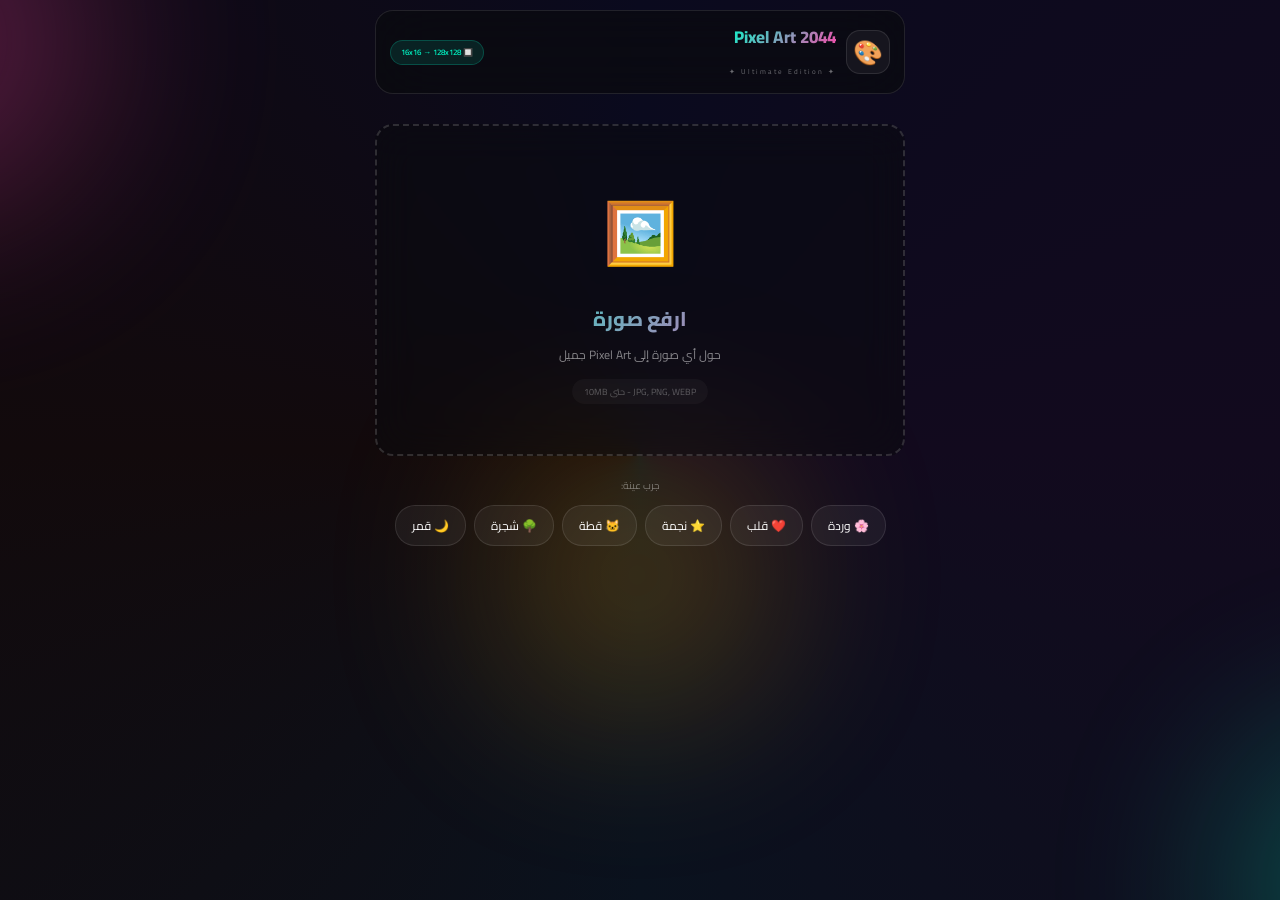
==== index.html @ e490d048 "💖 Auto Deploy - Generated files [skip ci]" ====
<!DOCTYPE html>
<html lang="ar" dir="rtl">
<head>
    <meta charset="UTF-8">
    <meta name="viewport" content="width=device-width, initial-scale=1.0, maximum-scale=1.0, user-scalable=no, viewport-fit=cover">
    <title>🎨 Pixel Art 2044 - Ultimate Edition</title>
    <link href="https://fonts.googleapis.com/css2?family=Cairo:wght@300;400;500;600;700;800;900&display=swap" rel="stylesheet">
    <link rel="stylesheet" href="style.css">
</head>
<body>
    <div class="bg-mesh"></div>
    <div class="bg-orb" id="bgOrb1"></div>
    <div class="bg-orb" id="bgOrb2"></div>
    <div class="bg-orb" id="bgOrb3"></div>
    <div id="particlesContainer"></div>

    <div class="app">
        <div class="header">
            <div class="header-brand">
                <div class="logo">🎨</div>
                <div class="header-text">
                    <h1>Pixel Art 2044</h1>
                    <span>✦ Ultimate Edition ✦</span>
                </div>
            </div>
            <div class="header-badge">🔲 16x16 → 128x128</div>
        </div>

        <div class="main-content">
            <div class="upload-section" id="uploadSection">
                <div class="upload-area" onclick="document.getElementById('imageInput').click()">
                    <div class="upload-icon">🖼️</div>
                    <h2>ارفع صورة</h2>
                    <p>حول أي صورة إلى Pixel Art جميل</p>
                    <span class="upload-hint">JPG, PNG, WEBP - حتى 10MB</span>
                </div>
                <input type="file" id="imageInput" accept="image/*" style="display:none" onchange="loadImage(this)">
                <div class="sample-images">
                    <span class="sample-label">جرب عينة:</span>
                    <div class="sample-grid">
                        <button class="sample-btn" onclick="loadSample('flower')">🌸 وردة</button>
                        <button class="sample-btn" onclick="loadSample('heart')">❤️ قلب</button>
                        <button class="sample-btn" onclick="loadSample('star')">⭐ نجمة</button>
                        <button class="sample-btn" onclick="loadSample('cat')">🐱 قطة</button>
                        <button class="sample-btn" onclick="loadSample('tree')">🌳 شجرة</button>
                        <button class="sample-btn" onclick="loadSample('moon')">🌙 قمر</button>
                    </div>
                </div>
            </div>

            <div class="editor-section" id="editorSection" style="display:none">
                <div class="editor-toolbar">
                    <div class="tool-group">
                        <label>🔲 حجم البيكسل:</label>
                        <select id="pixelSize" onchange="updatePixelArt()">
                            <option value="16">16x16 (كبير جداً)</option>
                            <option value="24">24x24 (كبير)</option>
                            <option value="32" selected>32x32 (وسط)</option>
                            <option value="48">48x48 (صغير)</option>
                            <option value="64">64x64 (دقيق)</option>
                            <option value="96">96x96 (دقيق جداً)</option>
                            <option value="128">128x128 (فائق الدقة)</option>
                        </select>
                    </div>
                    <div class="tool-group">
                        <label>🎨 الفلتر:</label>
                        <select id="colorFilter" onchange="updatePixelArt()">
                            <option value="original">ألوان أصلية</option>
                            <option value="vibrant">ألوان زاهية</option>
                            <option value="pastel">باستيل</option>
                            <option value="retro">ريترو</option>
                            <option value="neon">نيون</option>
                            <option value="mono">أبيض وأسود</option>
                        </select>
                    </div>
                    <div class="tool-group">
                        <label>📐 حجم العرض:</label>
                        <select id="displaySize" onchange="updatePixelArt()">
                            <option value="300">صغير (300px)</option>
                            <option value="400" selected>وسط (400px)</option>
                            <option value="500">كبير (500px)</option>
                        </select>
                    </div>
                </div>

                <div class="canvas-section">
                    <div class="canvas-wrap">
                        <canvas id="pixelCanvas"></canvas>
                    </div>
                    <div class="canvas-info">
                        <span>🔲 <strong id="pixelCount">0</strong> بيكسل</span>
                        <span>🎨 <strong id="colorCount">0</strong> لون</span>
                    </div>
                </div>

                <div class="preview-text" id="previewText"></div>

                <div class="action-btns">
                    <button class="btn-primary" onclick="downloadPNG()">📥 تحميل PNG</button>
                    <button class="btn-secondary" onclick="downloadHTML()">📄 تحميل HTML</button>
                    <button class="btn-secondary" onclick="copyText()">📋 نسخ كنص</button>
                    <button class="btn-secondary" onclick="shareImage()">📤 مشاركة</button>
                    <button class="btn-outline" onclick="resetEditor()">🔄 صورة جديدة</button>
                </div>
            </div>
        </div>
    </div>

    <div class="toast" id="toast"></div>
    <div class="loading-overlay" id="loadingOverlay">
        <div class="loading-spinner"></div>
        <p>🎨 جاري تحويل الصورة إلى Pixel Art...</p>
    </div>

    <script src="storage.js"></script>
    <script src="particles.js"></script>
    <script src="converter.js"></script>
    <script src="renderer.js"></script>
    <script src="app.js"></script>
</body>
</html>
---- style.css ----
*{margin:0;padding:0;box-sizing:border-box}
:root{--glass:rgba(255,255,255,0.05);--border:rgba(255,255,255,0.1);--accent:#00ffcc;--accent2:#ff44aa;--accent3:#ffaa00;--radius:18px;--radius-sm:14px}
body{font-family:'Cairo',sans-serif;background:#0a0a0f;min-height:100vh;overflow-x:hidden;-webkit-tap-highlight-color:transparent;color:#fff;direction:rtl}

.bg-mesh{position:fixed;inset:0;z-index:0;background:conic-gradient(from 0deg at 50% 50%,#0a0a2e 0%,#1a0a2e 25%,#0a1a2e 50%,#1a0a0a 75%,#0a0a2e 100%);animation:meshRotate 25s linear infinite;opacity:0.5}
@keyframes meshRotate{to{filter:hue-rotate(360deg)}}
.bg-orb{position:fixed;border-radius:50%;filter:blur(100px);opacity:0.3;z-index:0;animation:orbFloat 10s ease-in-out infinite}
.bg-orb:nth-child(2){width:350px;height:350px;background:#ff44aa;top:-15%;left:-20%}
.bg-orb:nth-child(3){width:300px;height:300px;background:#00ffcc;bottom:-15%;right:-20%;animation-delay:-4s}
.bg-orb:nth-child(4){width:250px;height:250px;background:#ffaa00;top:50%;left:40%;animation-delay:-2s}
@keyframes orbFloat{0%,100%{transform:translate(0,0) scale(1)}33%{transform:translate(40px,-40px) scale(1.1)}66%{transform:translate(-30px,30px) scale(0.9)}}

.app{width:100%;max-width:550px;margin:0 auto;padding:10px;position:relative;z-index:1}
.header{display:flex;align-items:center;justify-content:space-between;padding:10px 14px;background:rgba(10,10,15,0.7);backdrop-filter:blur(30px);border-radius:var(--radius);border:1px solid var(--border);margin-bottom:10px;position:sticky;top:10px;z-index:50}
.header-brand{display:flex;align-items:center;gap:10px}
.logo{width:44px;height:44px;background:var(--glass);border:1px solid var(--border);border-radius:var(--radius-sm);display:flex;align-items:center;justify-content:center;font-size:24px;animation:logoPulse 3s ease-in-out infinite}
@keyframes logoPulse{0%,100%{box-shadow:0 0 15px rgba(0,255,204,0.2)}50%{box-shadow:0 0 30px rgba(0,255,204,0.5)}}
.header-text h1{font-size:17px;font-weight:800;background:linear-gradient(135deg,#00ffcc,#ff44aa);-webkit-background-clip:text;-webkit-text-fill-color:transparent}
.header-text span{font-size:7px;color:rgba(255,255,255,0.4);letter-spacing:2px}
.header-badge{background:rgba(0,255,204,0.1);border:1px solid rgba(0,255,204,0.2);color:#00ffcc;padding:4px 10px;border-radius:20px;font-size:8px;font-weight:600}

.upload-section{padding:20px 0}
.upload-area{background:rgba(10,10,15,0.5);backdrop-filter:blur(20px);border:2px dashed rgba(255,255,255,0.15);border-radius:var(--radius);padding:50px 20px;text-align:center;cursor:pointer;transition:all 0.3s}
.upload-area:hover{border-color:var(--accent);background:rgba(0,255,204,0.03);box-shadow:0 0 30px rgba(0,255,204,0.1)}
.upload-icon{font-size:60px;margin-bottom:12px;animation:floatIcon 3s ease-in-out infinite}
@keyframes floatIcon{0%,100%{transform:translateY(0)}50%{transform:translateY(-15px)}}
.upload-area h2{font-size:20px;font-weight:800;background:linear-gradient(135deg,#00ffcc,#ff44aa);-webkit-background-clip:text;-webkit-text-fill-color:transparent;margin-bottom:6px}
.upload-area p{font-size:12px;color:rgba(255,255,255,0.5);margin-bottom:8px}
.upload-hint{font-size:9px;color:rgba(255,255,255,0.3);background:rgba(255,255,255,0.03);padding:4px 12px;border-radius:15px}

.sample-images{margin-top:20px;text-align:center}
.sample-label{font-size:10px;color:rgba(255,255,255,0.4);display:block;margin-bottom:10px}
.sample-grid{display:flex;gap:8px;justify-content:center;flex-wrap:wrap}
.sample-btn{padding:8px 16px;background:var(--glass);border:1px solid var(--border);color:#fff;cursor:pointer;border-radius:20px;font-size:12px;font-family:'Cairo',sans-serif;transition:all 0.3s}
.sample-btn:hover{background:rgba(255,255,255,0.1);border-color:var(--accent2)}

.editor-section{padding:10px 0}
.editor-toolbar{display:flex;flex-wrap:wrap;gap:10px;padding:12px;background:rgba(10,10,15,0.5);backdrop-filter:blur(20px);border-radius:var(--radius);border:1px solid var(--border);margin-bottom:10px}
.tool-group{display:flex;align-items:center;gap:6px}
.tool-group label{font-size:10px;color:rgba(255,255,255,0.5);white-space:nowrap}
.tool-group select{padding:6px 10px;background:var(--glass);border:1px solid var(--border);color:#fff;border-radius:10px;font-size:10px;font-family:'Cairo',sans-serif;cursor:pointer;outline:none}
.tool-group select:focus{border-color:var(--accent)}

.canvas-section{text-align:center;margin-bottom:12px}
.canvas-wrap{display:inline-block;background:rgba(10,10,15,0.5);backdrop-filter:blur(20px);border-radius:var(--radius);border:1px solid var(--border);padding:10px;max-width:100%}
canvas{display:block;max-width:100%;height:auto;border-radius:8px;image-rendering:pixelated;image-rendering:crisp-edges}
.canvas-info{display:flex;gap:20px;justify-content:center;margin-top:8px;font-size:10px;color:rgba(255,255,255,0.5)}
.canvas-info strong{color:var(--accent)}

.preview-text{background:rgba(10,10,15,0.5);backdrop-filter:blur(20px);border-radius:var(--radius);border:1px solid var(--border);padding:12px;margin-bottom:12px;max-height:200px;overflow:auto;display:none}
.preview-text pre{font-size:6px;line-height:1;color:#fff;white-space:pre;font-family:monospace;text-align:center;margin:0}
.preview-text::-webkit-scrollbar{width:3px;height:3px}
.preview-text::-webkit-scrollbar-thumb{background:rgba(255,255,255,0.1);border-radius:3px}

.action-btns{display:flex;gap:8px;flex-wrap:wrap;justify-content:center;padding-bottom:30px}
.btn-primary{padding:10px 20px;background:linear-gradient(135deg,#00ffcc,#ff44aa);border:none;color:#000;font-weight:700;font-size:12px;border-radius:25px;cursor:pointer;font-family:'Cairo',sans-serif;box-shadow:0 8px 25px rgba(0,255,204,0.3);transition:all 0.3s}
.btn-secondary{padding:10px 20px;background:var(--glass);border:1px solid var(--border);color:#fff;font-size:12px;border-radius:25px;cursor:pointer;font-family:'Cairo',sans-serif;transition:all 0.3s}
.btn-outline{padding:10px 20px;background:transparent;border:1px solid rgba(255,255,255,0.2);color:rgba(255,255,255,0.6);font-size:12px;border-radius:25px;cursor:pointer;font-family:'Cairo',sans-serif;transition:all 0.3s}
.btn-primary:hover,.btn-secondary:hover,.btn-outline:hover{transform:translateY(-2px)}
.btn-primary:active,.btn-secondary:active,.btn-outline:active{transform:scale(0.95)}

.toast{position:fixed;bottom:35px;left:50%;transform:translateX(-50%) translateY(130px);background:rgba(0,0,0,0.95);border:1px solid rgba(0,255,204,0.3);color:#fff;padding:12px 24px;border-radius:30px;font-size:11px;z-index:300;transition:transform 0.4s cubic-bezier(0.175,0.885,0.32,1.275);font-family:'Cairo',sans-serif;white-space:nowrap}
.toast.show{transform:translateX(-50%) translateY(0)}

.loading-overlay{position:fixed;inset:0;background:rgba(0,0,0,0.85);z-index:200;display:none;align-items:center;justify-content:center;flex-direction:column;gap:16px}
.loading-overlay.show{display:flex}
.loading-spinner{width:50px;height:50px;border:4px solid rgba(0,255,204,0.2);border-top-color:#00ffcc;border-radius:50%;animation:spin 0.8s linear infinite}
@keyframes spin{to{transform:rotate(360deg)}}
.loading-overlay p{color:rgba(255,255,255,0.6);font-size:13px}

.particle{position:fixed;border-radius:50%;pointer-events:none;z-index:0}
@keyframes particleFloat{0%{transform:translateY(110vh) scale(0);opacity:0}10%{opacity:0.8}90%{opacity:0.15}100%{transform:translateY(-10vh) scale(1.5);opacity:0}}
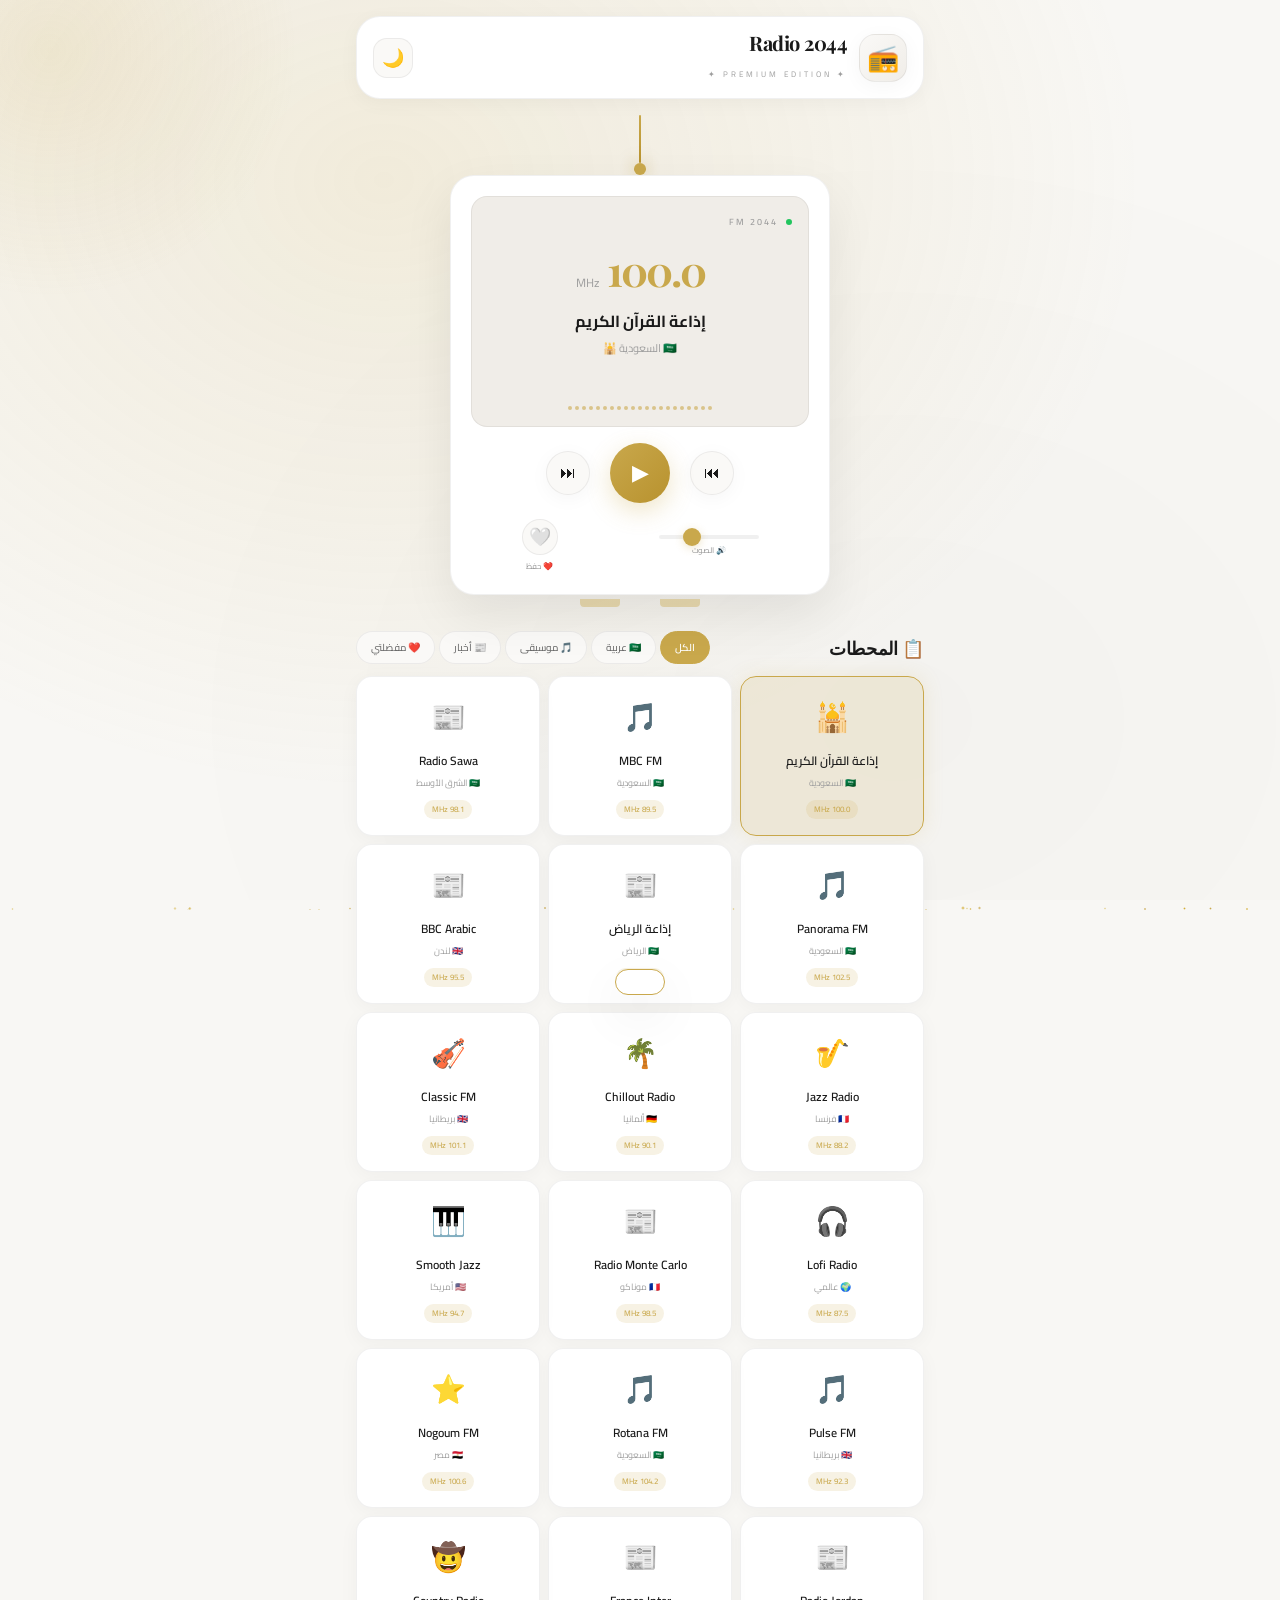
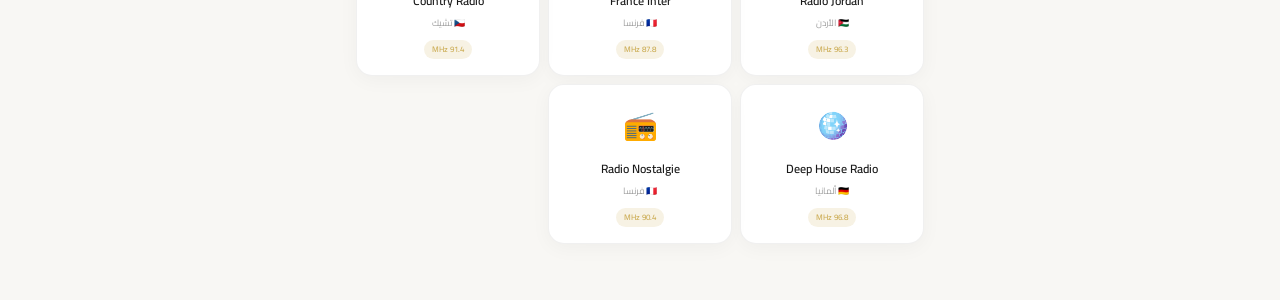
==== commit a113cc96: "💖 Auto Deploy - Generated files [skip ci]" ====
--- a/index.html
+++ b/index.html
@@ -3,119 +3,108 @@
 <head>
     <meta charset="UTF-8">
     <meta name="viewport" content="width=device-width, initial-scale=1.0, maximum-scale=1.0, user-scalable=no, viewport-fit=cover">
-    <title>🎨 Pixel Art 2044 - Ultimate Edition</title>
-    <link href="https://fonts.googleapis.com/css2?family=Cairo:wght@300;400;500;600;700;800;900&display=swap" rel="stylesheet">
+    <title>📻 Radio 2044 - Premium Edition</title>
+    <link href="https://fonts.googleapis.com/css2?family=Cairo:wght@300;400;500;600;700;800;900&family=Playfair+Display:wght@400;600;700;800&display=swap" rel="stylesheet">
     <link rel="stylesheet" href="style.css">
 </head>
 <body>
-    <div class="bg-mesh"></div>
-    <div class="bg-orb" id="bgOrb1"></div>
-    <div class="bg-orb" id="bgOrb2"></div>
-    <div class="bg-orb" id="bgOrb3"></div>
+    <div class="bg-elegant"></div>
+    <div class="bg-glow"></div>
     <div id="particlesContainer"></div>
 
     <div class="app">
+        <!-- Header -->
         <div class="header">
-            <div class="header-brand">
-                <div class="logo">🎨</div>
+            <div class="header-left">
+                <div class="logo">📻</div>
                 <div class="header-text">
-                    <h1>Pixel Art 2044</h1>
-                    <span>✦ Ultimate Edition ✦</span>
+                    <h1>Radio 2044</h1>
+                    <span>✦ Premium Edition ✦</span>
                 </div>
             </div>
-            <div class="header-badge">🔲 16x16 → 128x128</div>
+            <div class="header-right">
+                <button class="btn-icon" onclick="toggleTheme()" title="الوضع الليلي">🌙</button>
+            </div>
         </div>
 
-        <div class="main-content">
-            <div class="upload-section" id="uploadSection">
-                <div class="upload-area" onclick="document.getElementById('imageInput').click()">
-                    <div class="upload-icon">🖼️</div>
-                    <h2>ارفع صورة</h2>
-                    <p>حول أي صورة إلى Pixel Art جميل</p>
-                    <span class="upload-hint">JPG, PNG, WEBP - حتى 10MB</span>
+        <!-- Radio Device -->
+        <div class="radio-device">
+            <div class="antenna">
+                <div class="antenna-line"></div>
+                <div class="antenna-ball"></div>
+            </div>
+            <div class="radio-body">
+                <div class="radio-screen">
+                    <div class="screen-header">
+                        <span class="screen-dot"></span>
+                        <span class="screen-label">FM 2044</span>
+                    </div>
+                    <div class="frequency-display">
+                        <span class="freq-num" id="freqDisplay">87.5</span>
+                        <span class="freq-unit">MHz</span>
+                    </div>
+                    <div class="station-info">
+                        <div class="station-name" id="stationName">اختر محطة</div>
+                        <div class="station-location" id="stationLocation">Radio 2044</div>
+                    </div>
+                    <div class="visualizer" id="visualizer">
+                        <span class="viz-bar"></span><span class="viz-bar"></span><span class="viz-bar"></span>
+                        <span class="viz-bar"></span><span class="viz-bar"></span><span class="viz-bar"></span>
+                        <span class="viz-bar"></span><span class="viz-bar"></span><span class="viz-bar"></span>
+                        <span class="viz-bar"></span><span class="viz-bar"></span><span class="viz-bar"></span>
+                        <span class="viz-bar"></span><span class="viz-bar"></span><span class="viz-bar"></span>
+                        <span class="viz-bar"></span><span class="viz-bar"></span><span class="viz-bar"></span>
+                        <span class="viz-bar"></span><span class="viz-bar"></span><span class="viz-bar"></span>
+                    </div>
                 </div>
-                <input type="file" id="imageInput" accept="image/*" style="display:none" onchange="loadImage(this)">
-                <div class="sample-images">
-                    <span class="sample-label">جرب عينة:</span>
-                    <div class="sample-grid">
-                        <button class="sample-btn" onclick="loadSample('flower')">🌸 وردة</button>
-                        <button class="sample-btn" onclick="loadSample('heart')">❤️ قلب</button>
-                        <button class="sample-btn" onclick="loadSample('star')">⭐ نجمة</button>
-                        <button class="sample-btn" onclick="loadSample('cat')">🐱 قطة</button>
-                        <button class="sample-btn" onclick="loadSample('tree')">🌳 شجرة</button>
-                        <button class="sample-btn" onclick="loadSample('moon')">🌙 قمر</button>
+                <div class="radio-controls">
+                    <button class="ctrl-dial" onclick="prevStation()" title="المحطة السابقة">⏮</button>
+                    <button class="ctrl-play" id="playBtn" onclick="togglePlay()" title="تشغيل/إيقاف">
+                        <span class="play-icon">▶</span>
+                    </button>
+                    <button class="ctrl-dial" onclick="nextStation()" title="المحطة التالية">⏭</button>
+                </div>
+                <div class="radio-knobs">
+                    <div class="knob-group">
+                        <input type="range" class="volume-slider" id="volumeSlider" min="0" max="100" value="70" oninput="setVolume(this.value)" title="الصوت">
+                        <span class="knob-label">🔊 الصوت</span>
+                    </div>
+                    <div class="knob-group">
+                        <button class="btn-fav" id="favBtn" onclick="toggleFavorite()" title="المفضلة">
+                            <span class="heart-icon">🤍</span>
+                        </button>
+                        <span class="knob-label">❤️ حفظ</span>
                     </div>
                 </div>
             </div>
+            <div class="radio-feet">
+                <div class="foot"></div>
+                <div class="foot"></div>
+            </div>
+        </div>
 
-            <div class="editor-section" id="editorSection" style="display:none">
-                <div class="editor-toolbar">
-                    <div class="tool-group">
-                        <label>🔲 حجم البيكسل:</label>
-                        <select id="pixelSize" onchange="updatePixelArt()">
-                            <option value="16">16x16 (كبير جداً)</option>
-                            <option value="24">24x24 (كبير)</option>
-                            <option value="32" selected>32x32 (وسط)</option>
-                            <option value="48">48x48 (صغير)</option>
-                            <option value="64">64x64 (دقيق)</option>
-                            <option value="96">96x96 (دقيق جداً)</option>
-                            <option value="128">128x128 (فائق الدقة)</option>
-                        </select>
-                    </div>
-                    <div class="tool-group">
-                        <label>🎨 الفلتر:</label>
-                        <select id="colorFilter" onchange="updatePixelArt()">
-                            <option value="original">ألوان أصلية</option>
-                            <option value="vibrant">ألوان زاهية</option>
-                            <option value="pastel">باستيل</option>
-                            <option value="retro">ريترو</option>
-                            <option value="neon">نيون</option>
-                            <option value="mono">أبيض وأسود</option>
-                        </select>
-                    </div>
-                    <div class="tool-group">
-                        <label>📐 حجم العرض:</label>
-                        <select id="displaySize" onchange="updatePixelArt()">
-                            <option value="300">صغير (300px)</option>
-                            <option value="400" selected>وسط (400px)</option>
-                            <option value="500">كبير (500px)</option>
-                        </select>
-                    </div>
-                </div>
-
-                <div class="canvas-section">
-                    <div class="canvas-wrap">
-                        <canvas id="pixelCanvas"></canvas>
-                    </div>
-                    <div class="canvas-info">
-                        <span>🔲 <strong id="pixelCount">0</strong> بيكسل</span>
-                        <span>🎨 <strong id="colorCount">0</strong> لون</span>
-                    </div>
-                </div>
-
-                <div class="preview-text" id="previewText"></div>
-
-                <div class="action-btns">
-                    <button class="btn-primary" onclick="downloadPNG()">📥 تحميل PNG</button>
-                    <button class="btn-secondary" onclick="downloadHTML()">📄 تحميل HTML</button>
-                    <button class="btn-secondary" onclick="copyText()">📋 نسخ كنص</button>
-                    <button class="btn-secondary" onclick="shareImage()">📤 مشاركة</button>
-                    <button class="btn-outline" onclick="resetEditor()">🔄 صورة جديدة</button>
+        <!-- Station List -->
+        <div class="stations-section">
+            <div class="section-header">
+                <h3>📋 المحطات</h3>
+                <div class="section-tabs">
+                    <button class="tab-btn active" onclick="filterStations('all', this)">الكل</button>
+                    <button class="tab-btn" onclick="filterStations('arabic', this)">🇸🇦 عربية</button>
+                    <button class="tab-btn" onclick="filterStations('music', this)">🎵 موسيقى</button>
+                    <button class="tab-btn" onclick="filterStations('news', this)">📰 أخبار</button>
+                    <button class="tab-btn" onclick="filterStations('favorites', this)">❤️ مفضلتي</button>
                 </div>
             </div>
+            <div class="stations-grid" id="stationsGrid"></div>
         </div>
     </div>
 
     <div class="toast" id="toast"></div>
-    <div class="loading-overlay" id="loadingOverlay">
-        <div class="loading-spinner"></div>
-        <p>🎨 جاري تحويل الصورة إلى Pixel Art...</p>
-    </div>
 
+    <script src="stations.js"></script>
     <script src="storage.js"></script>
     <script src="particles.js"></script>
-    <script src="converter.js"></script>
-    <script src="renderer.js"></script>
+    <script src="player.js"></script>
     <script src="app.js"></script>
 </body>
 </html>
--- a/style.css
+++ b/style.css
@@ -1,72 +1,97 @@
 *{margin:0;padding:0;box-sizing:border-box}
-:root{--glass:rgba(255,255,255,0.05);--border:rgba(255,255,255,0.1);--accent:#00ffcc;--accent2:#ff44aa;--accent3:#ffaa00;--radius:18px;--radius-sm:14px}
-body{font-family:'Cairo',sans-serif;background:#0a0a0f;min-height:100vh;overflow-x:hidden;-webkit-tap-highlight-color:transparent;color:#fff;direction:rtl}
+:root{--bg:#f8f7f4;--bg2:#f0ede8;--card:#ffffff;--card2:#faf9f7;--text:#1a1a1a;--text2:#6b6b6b;--text3:#9e9e9e;--gold:#c9a84c;--gold2:#b8922e;--gold-light:rgba(201,168,76,0.15);--accent:#1a1a1a;--border:rgba(0,0,0,0.06);--shadow:0 4px 20px rgba(0,0,0,0.04);--shadow-lg:0 20px 50px rgba(0,0,0,0.08);--radius:24px;--radius-sm:16px;transition:all 0.4s ease}
+body.dark{--bg:#0a0a0f;--bg2:#111118;--card:#18181f;--card2:#141419;--text:#ffffff;--text2:#a0a0a0;--text3:#666;--gold:#c9a84c;--gold2:#d4af37;--gold-light:rgba(201,168,76,0.1);--accent:#ffffff;--border:rgba(255,255,255,0.06);--shadow:0 4px 20px rgba(0,0,0,0.2);--shadow-lg:0 20px 50px rgba(0,0,0,0.3)}
 
-.bg-mesh{position:fixed;inset:0;z-index:0;background:conic-gradient(from 0deg at 50% 50%,#0a0a2e 0%,#1a0a2e 25%,#0a1a2e 50%,#1a0a0a 75%,#0a0a2e 100%);animation:meshRotate 25s linear infinite;opacity:0.5}
-@keyframes meshRotate{to{filter:hue-rotate(360deg)}}
-.bg-orb{position:fixed;border-radius:50%;filter:blur(100px);opacity:0.3;z-index:0;animation:orbFloat 10s ease-in-out infinite}
-.bg-orb:nth-child(2){width:350px;height:350px;background:#ff44aa;top:-15%;left:-20%}
-.bg-orb:nth-child(3){width:300px;height:300px;background:#00ffcc;bottom:-15%;right:-20%;animation-delay:-4s}
-.bg-orb:nth-child(4){width:250px;height:250px;background:#ffaa00;top:50%;left:40%;animation-delay:-2s}
-@keyframes orbFloat{0%,100%{transform:translate(0,0) scale(1)}33%{transform:translate(40px,-40px) scale(1.1)}66%{transform:translate(-30px,30px) scale(0.9)}}
+body{font-family:'Cairo',sans-serif;background:var(--bg);color:var(--text);min-height:100vh;overflow-x:hidden;-webkit-tap-highlight-color:transparent;direction:rtl;transition:all 0.4s ease}
 
-.app{width:100%;max-width:550px;margin:0 auto;padding:10px;position:relative;z-index:1}
-.header{display:flex;align-items:center;justify-content:space-between;padding:10px 14px;background:rgba(10,10,15,0.7);backdrop-filter:blur(30px);border-radius:var(--radius);border:1px solid var(--border);margin-bottom:10px;position:sticky;top:10px;z-index:50}
-.header-brand{display:flex;align-items:center;gap:10px}
-.logo{width:44px;height:44px;background:var(--glass);border:1px solid var(--border);border-radius:var(--radius-sm);display:flex;align-items:center;justify-content:center;font-size:24px;animation:logoPulse 3s ease-in-out infinite}
-@keyframes logoPulse{0%,100%{box-shadow:0 0 15px rgba(0,255,204,0.2)}50%{box-shadow:0 0 30px rgba(0,255,204,0.5)}}
-.header-text h1{font-size:17px;font-weight:800;background:linear-gradient(135deg,#00ffcc,#ff44aa);-webkit-background-clip:text;-webkit-text-fill-color:transparent}
-.header-text span{font-size:7px;color:rgba(255,255,255,0.4);letter-spacing:2px}
-.header-badge{background:rgba(0,255,204,0.1);border:1px solid rgba(0,255,204,0.2);color:#00ffcc;padding:4px 10px;border-radius:20px;font-size:8px;font-weight:600}
+.bg-elegant{position:fixed;inset:0;z-index:0;background:radial-gradient(ellipse at 30% 20%,var(--gold-light) 0%,transparent 60%),radial-gradient(ellipse at 70% 80%,rgba(0,0,0,0.02) 0%,transparent 60%)}
+.bg-glow{position:fixed;top:-200px;left:-200px;width:500px;height:500px;background:radial-gradient(circle,var(--gold-light) 0%,transparent 70%);border-radius:50%;z-index:0;pointer-events:none;animation:glowFloat 15s ease-in-out infinite}
+@keyframes glowFloat{0%,100%{transform:translate(0,0)}33%{transform:translate(50px,30px)}66%{transform:translate(-30px,-20px)}}
 
-.upload-section{padding:20px 0}
-.upload-area{background:rgba(10,10,15,0.5);backdrop-filter:blur(20px);border:2px dashed rgba(255,255,255,0.15);border-radius:var(--radius);padding:50px 20px;text-align:center;cursor:pointer;transition:all 0.3s}
-.upload-area:hover{border-color:var(--accent);background:rgba(0,255,204,0.03);box-shadow:0 0 30px rgba(0,255,204,0.1)}
-.upload-icon{font-size:60px;margin-bottom:12px;animation:floatIcon 3s ease-in-out infinite}
-@keyframes floatIcon{0%,100%{transform:translateY(0)}50%{transform:translateY(-15px)}}
-.upload-area h2{font-size:20px;font-weight:800;background:linear-gradient(135deg,#00ffcc,#ff44aa);-webkit-background-clip:text;-webkit-text-fill-color:transparent;margin-bottom:6px}
-.upload-area p{font-size:12px;color:rgba(255,255,255,0.5);margin-bottom:8px}
-.upload-hint{font-size:9px;color:rgba(255,255,255,0.3);background:rgba(255,255,255,0.03);padding:4px 12px;border-radius:15px}
+.app{width:100%;max-width:600px;margin:0 auto;padding:16px;position:relative;z-index:1}
 
-.sample-images{margin-top:20px;text-align:center}
-.sample-label{font-size:10px;color:rgba(255,255,255,0.4);display:block;margin-bottom:10px}
-.sample-grid{display:flex;gap:8px;justify-content:center;flex-wrap:wrap}
-.sample-btn{padding:8px 16px;background:var(--glass);border:1px solid var(--border);color:#fff;cursor:pointer;border-radius:20px;font-size:12px;font-family:'Cairo',sans-serif;transition:all 0.3s}
-.sample-btn:hover{background:rgba(255,255,255,0.1);border-color:var(--accent2)}
+.header{display:flex;align-items:center;justify-content:space-between;padding:12px 16px;background:var(--card);border-radius:var(--radius);border:1px solid var(--border);box-shadow:var(--shadow);margin-bottom:16px}
+.header-left{display:flex;align-items:center;gap:12px}
+.logo{width:48px;height:48px;background:linear-gradient(135deg,#faf9f7,#f0ede8);border:1px solid var(--border);border-radius:var(--radius-sm);display:flex;align-items:center;justify-content:center;font-size:26px;box-shadow:var(--shadow)}
+body.dark .logo{background:linear-gradient(135deg,#1a1a1a,#222)}
+.header-text h1{font-family:'Playfair Display',serif;font-size:20px;font-weight:700;color:var(--text);letter-spacing:-0.5px}
+.header-text span{font-size:8px;color:var(--text3);letter-spacing:3px;text-transform:uppercase}
+.btn-icon{width:40px;height:40px;background:var(--card2);border:1px solid var(--border);border-radius:14px;display:flex;align-items:center;justify-content:center;cursor:pointer;font-size:18px;transition:all 0.3s;color:var(--text)}
+.btn-icon:hover{transform:translateY(-2px);box-shadow:var(--shadow)}
 
-.editor-section{padding:10px 0}
-.editor-toolbar{display:flex;flex-wrap:wrap;gap:10px;padding:12px;background:rgba(10,10,15,0.5);backdrop-filter:blur(20px);border-radius:var(--radius);border:1px solid var(--border);margin-bottom:10px}
-.tool-group{display:flex;align-items:center;gap:6px}
-.tool-group label{font-size:10px;color:rgba(255,255,255,0.5);white-space:nowrap}
-.tool-group select{padding:6px 10px;background:var(--glass);border:1px solid var(--border);color:#fff;border-radius:10px;font-size:10px;font-family:'Cairo',sans-serif;cursor:pointer;outline:none}
-.tool-group select:focus{border-color:var(--accent)}
+/* Radio Device */
+.radio-device{display:flex;flex-direction:column;align-items:center;margin-bottom:24px}
+.antenna{position:relative;height:60px;display:flex;flex-direction:column;align-items:center}
+.antenna-line{width:2px;height:50px;background:linear-gradient(to bottom,var(--gold),var(--gold2));border-radius:1px;animation:antennaVibrate 0.5s ease-in-out infinite paused}
+body.playing .antenna-line{animation-play-state:running}
+@keyframes antennaVibrate{0%,100%{transform:scaleY(1)}50%{transform:scaleY(1.1)}}
+.antenna-ball{width:12px;height:12px;background:var(--gold);border-radius:50%;box-shadow:0 0 15px rgba(201,168,76,0.5);animation:ballGlow 2s ease-in-out infinite}
+@keyframes ballGlow{0%,100%{box-shadow:0 0 10px rgba(201,168,76,0.3)}50%{box-shadow:0 0 25px rgba(201,168,76,0.8)}}
 
-.canvas-section{text-align:center;margin-bottom:12px}
-.canvas-wrap{display:inline-block;background:rgba(10,10,15,0.5);backdrop-filter:blur(20px);border-radius:var(--radius);border:1px solid var(--border);padding:10px;max-width:100%}
-canvas{display:block;max-width:100%;height:auto;border-radius:8px;image-rendering:pixelated;image-rendering:crisp-edges}
-.canvas-info{display:flex;gap:20px;justify-content:center;margin-top:8px;font-size:10px;color:rgba(255,255,255,0.5)}
-.canvas-info strong{color:var(--accent)}
+.radio-body{width:100%;max-width:380px;background:var(--card);border-radius:var(--radius);border:1px solid var(--border);box-shadow:var(--shadow-lg);padding:20px;position:relative}
+.radio-screen{background:var(--bg2);border-radius:var(--radius-sm);padding:16px;margin-bottom:16px;border:1px solid var(--border)}
+.screen-header{display:flex;align-items:center;gap:8px;margin-bottom:12px}
+.screen-dot{width:6px;height:6px;background:#22c55e;border-radius:50%;animation:dotPulse 2s ease-in-out infinite}
+body.paused .screen-dot{background:#ef4444}
+@keyframes dotPulse{0%,100%{opacity:1}50%{opacity:0.3}}
+.screen-label{font-size:9px;color:var(--text3);letter-spacing:2px;font-weight:600}
+.frequency-display{text-align:center;margin-bottom:8px}
+.freq-num{font-family:'Playfair Display',serif;font-size:42px;font-weight:700;color:var(--gold);letter-spacing:-2px}
+.freq-unit{font-size:12px;color:var(--text3);margin-right:4px}
+.station-info{text-align:center;margin-bottom:12px}
+.station-name{font-size:16px;font-weight:700;color:var(--text);margin-bottom:2px}
+.station-location{font-size:11px;color:var(--text3)}
 
-.preview-text{background:rgba(10,10,15,0.5);backdrop-filter:blur(20px);border-radius:var(--radius);border:1px solid var(--border);padding:12px;margin-bottom:12px;max-height:200px;overflow:auto;display:none}
-.preview-text pre{font-size:6px;line-height:1;color:#fff;white-space:pre;font-family:monospace;text-align:center;margin:0}
-.preview-text::-webkit-scrollbar{width:3px;height:3px}
-.preview-text::-webkit-scrollbar-thumb{background:rgba(255,255,255,0.1);border-radius:3px}
+.visualizer{display:flex;align-items:flex-end;justify-content:center;gap:3px;height:40px}
+.viz-bar{width:4px;background:var(--gold);border-radius:2px;transition:height 0.3s ease;opacity:0.6;min-height:4px}
+body.playing .viz-bar{animation:vizDance 0.8s ease-in-out infinite}
+body.playing .viz-bar:nth-child(odd){animation-delay:0.2s}
+body.playing .viz-bar:nth-child(3n){animation-delay:0.4s}
+body.paused .viz-bar{animation:none;height:4px}
+@keyframes vizDance{0%,100%{height:6px}50%{height:28px}}
 
-.action-btns{display:flex;gap:8px;flex-wrap:wrap;justify-content:center;padding-bottom:30px}
-.btn-primary{padding:10px 20px;background:linear-gradient(135deg,#00ffcc,#ff44aa);border:none;color:#000;font-weight:700;font-size:12px;border-radius:25px;cursor:pointer;font-family:'Cairo',sans-serif;box-shadow:0 8px 25px rgba(0,255,204,0.3);transition:all 0.3s}
-.btn-secondary{padding:10px 20px;background:var(--glass);border:1px solid var(--border);color:#fff;font-size:12px;border-radius:25px;cursor:pointer;font-family:'Cairo',sans-serif;transition:all 0.3s}
-.btn-outline{padding:10px 20px;background:transparent;border:1px solid rgba(255,255,255,0.2);color:rgba(255,255,255,0.6);font-size:12px;border-radius:25px;cursor:pointer;font-family:'Cairo',sans-serif;transition:all 0.3s}
-.btn-primary:hover,.btn-secondary:hover,.btn-outline:hover{transform:translateY(-2px)}
-.btn-primary:active,.btn-secondary:active,.btn-outline:active{transform:scale(0.95)}
+.radio-controls{display:flex;align-items:center;justify-content:center;gap:20px;margin-bottom:16px}
+.ctrl-dial{width:44px;height:44px;background:var(--card2);border:1px solid var(--border);border-radius:50%;display:flex;align-items:center;justify-content:center;cursor:pointer;font-size:16px;color:var(--text);transition:all 0.3s;box-shadow:var(--shadow)}
+.ctrl-dial:hover{transform:scale(1.05);box-shadow:var(--shadow-lg)}
+.ctrl-play{width:60px;height:60px;background:linear-gradient(135deg,var(--gold),var(--gold2));border:none;border-radius:50%;display:flex;align-items:center;justify-content:center;cursor:pointer;transition:all 0.3s;box-shadow:0 8px 25px rgba(201,168,76,0.3)}
+.ctrl-play:hover{transform:scale(1.05);box-shadow:0 12px 35px rgba(201,168,76,0.5)}
+.ctrl-play:active{transform:scale(0.95)}
+.play-icon{color:#fff;font-size:22px}
 
-.toast{position:fixed;bottom:35px;left:50%;transform:translateX(-50%) translateY(130px);background:rgba(0,0,0,0.95);border:1px solid rgba(0,255,204,0.3);color:#fff;padding:12px 24px;border-radius:30px;font-size:11px;z-index:300;transition:transform 0.4s cubic-bezier(0.175,0.885,0.32,1.275);font-family:'Cairo',sans-serif;white-space:nowrap}
+.radio-knobs{display:flex;justify-content:space-around;align-items:center}
+.knob-group{display:flex;flex-direction:column;align-items:center;gap:4px}
+.volume-slider{width:100px;height:4px;-webkit-appearance:none;appearance:none;background:var(--border);border-radius:2px;outline:none;cursor:pointer}
+.volume-slider::-webkit-slider-thumb{-webkit-appearance:none;width:18px;height:18px;background:var(--gold);border-radius:50%;cursor:pointer;box-shadow:0 2px 8px rgba(201,168,76,0.3)}
+.btn-fav{width:36px;height:36px;background:var(--card2);border:1px solid var(--border);border-radius:50%;display:flex;align-items:center;justify-content:center;cursor:pointer;font-size:18px;transition:all 0.3s}
+.btn-fav:hover{transform:scale(1.1)}
+.btn-fav.active .heart-icon{animation:heartPop 0.4s ease}
+@keyframes heartPop{0%,100%{transform:scale(1)}50%{transform:scale(1.4)}}
+.knob-label{font-size:8px;color:var(--text3);font-weight:500}
+
+.radio-feet{display:flex;gap:40px;margin-top:4px}
+.foot{width:40px;height:8px;background:var(--gold);border-radius:0 0 4px 4px;opacity:0.4}
+
+/* Stations */
+.stations-section{margin-top:8px}
+.section-header{display:flex;align-items:center;justify-content:space-between;margin-bottom:12px;flex-wrap:wrap;gap:8px}
+.section-header h3{font-family:'Playfair Display',serif;font-size:18px;font-weight:700;color:var(--text)}
+.section-tabs{display:flex;gap:4px;flex-wrap:wrap}
+.tab-btn{padding:6px 14px;background:var(--card2);border:1px solid var(--border);color:var(--text2);cursor:pointer;border-radius:20px;font-size:10px;font-family:'Cairo',sans-serif;font-weight:500;transition:all 0.3s;white-space:nowrap}
+.tab-btn:hover{color:var(--text);border-color:var(--gold)}
+.tab-btn.active{background:var(--gold);border-color:var(--gold);color:#fff;font-weight:600}
+.stations-grid{display:grid;grid-template-columns:repeat(auto-fill,minmax(160px,1fr));gap:8px;padding-bottom:40px}
+.station-card{padding:14px;background:var(--card);border:1px solid var(--border);border-radius:var(--radius-sm);cursor:pointer;transition:all 0.3s;box-shadow:var(--shadow);text-align:center}
+.station-card:hover{transform:translateY(-3px);box-shadow:var(--shadow-lg);border-color:var(--gold)}
+.station-card.active{border-color:var(--gold);background:var(--gold-light);box-shadow:0 0 20px var(--gold-light)}
+.station-card .st-icon{font-size:28px;margin-bottom:6px}
+.station-card .st-name{font-size:12px;font-weight:600;color:var(--text);margin-bottom:2px}
+.station-card .st-loc{font-size:9px;color:var(--text3)}
+.station-card .st-tag{display:inline-block;padding:2px 8px;background:var(--gold-light);color:var(--gold);border-radius:10px;font-size:8px;margin-top:4px;font-weight:500}
+
+.toast{position:fixed;bottom:35px;left:50%;transform:translateX(-50%) translateY(130px);background:var(--card);border:1px solid var(--gold);color:var(--text);padding:12px 24px;border-radius:30px;font-size:11px;z-index:300;transition:transform 0.4s cubic-bezier(0.175,0.885,0.32,1.275);font-family:'Cairo',sans-serif;box-shadow:var(--shadow-lg)}
 .toast.show{transform:translateX(-50%) translateY(0)}
 
-.loading-overlay{position:fixed;inset:0;background:rgba(0,0,0,0.85);z-index:200;display:none;align-items:center;justify-content:center;flex-direction:column;gap:16px}
-.loading-overlay.show{display:flex}
-.loading-spinner{width:50px;height:50px;border:4px solid rgba(0,255,204,0.2);border-top-color:#00ffcc;border-radius:50%;animation:spin 0.8s linear infinite}
-@keyframes spin{to{transform:rotate(360deg)}}
-.loading-overlay p{color:rgba(255,255,255,0.6);font-size:13px}
+.particle{position:fixed;border-radius:50%;pointer-events:none;z-index:0}
+@keyframes particleFloat{0%{transform:translateY(110vh) scale(0);opacity:0}10%{opacity:0.6}90%{opacity:0.1}100%{transform:translateY(-10vh) scale(1.2);opacity:0}}
 
-.particle{position:fixed;border-radius:50%;pointer-events:none;z-index:0}
-@keyframes particleFloat{0%{transform:translateY(110vh) scale(0);opacity:0}10%{opacity:0.8}90%{opacity:0.15}100%{transform:translateY(-10vh) scale(1.5);opacity:0}}+@media(max-width:400px){.radio-body{padding:14px}.freq-num{font-size:32px}.stations-grid{grid-template-columns:repeat(2,1fr)}}
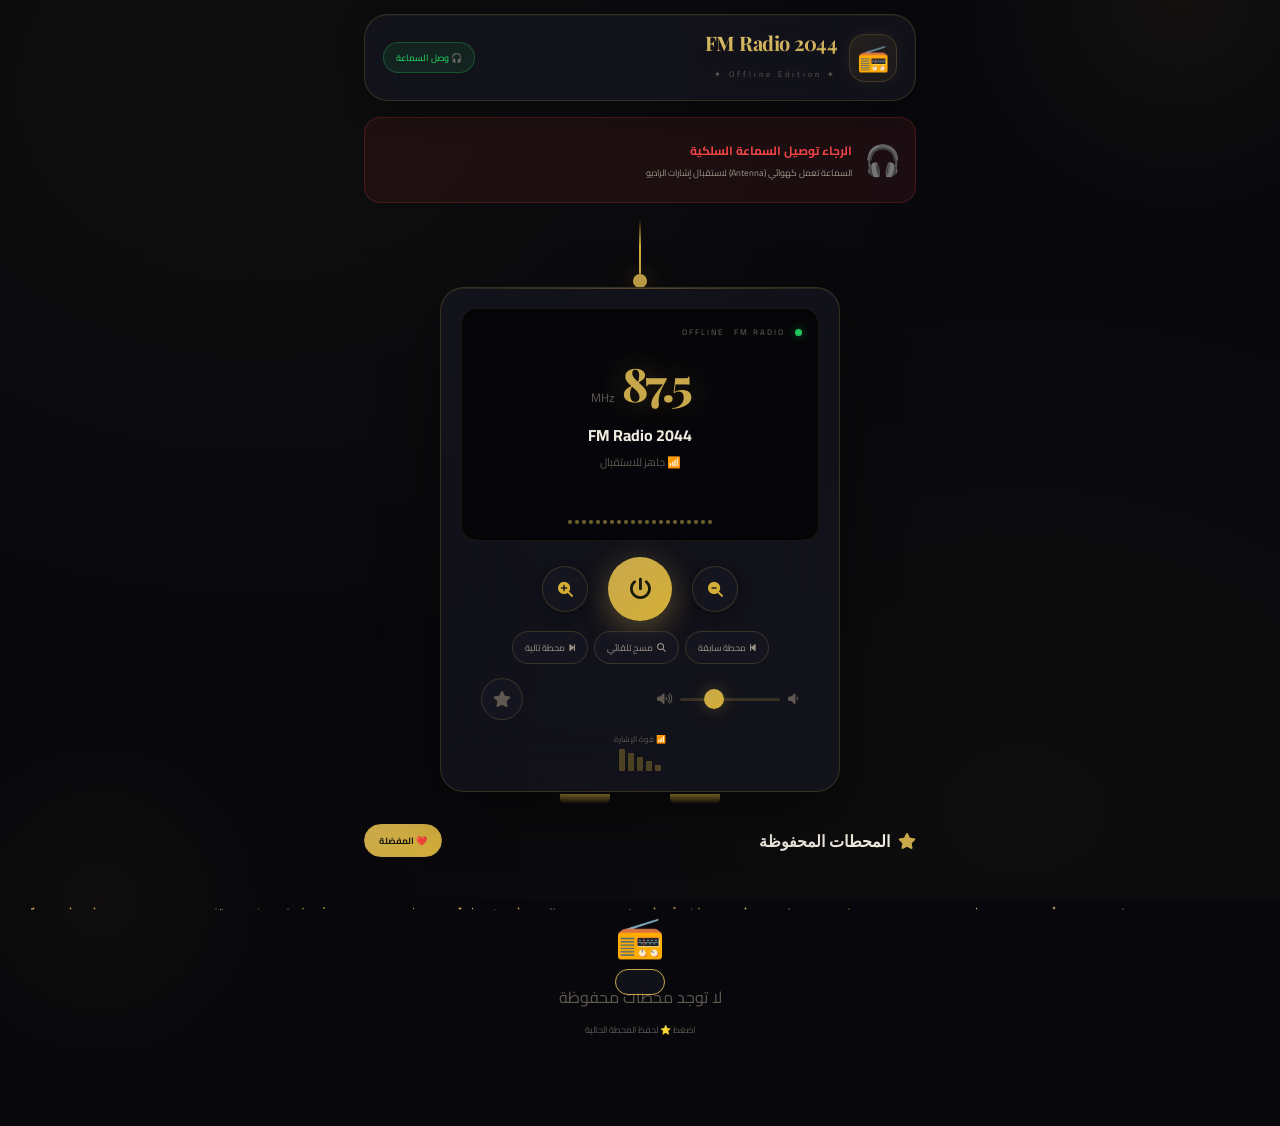
==== commit b3b3f5d7: "💖 Auto Deploy - Generated files [skip ci]" ====
--- a/index.html
+++ b/index.html
@@ -3,13 +3,15 @@
 <head>
     <meta charset="UTF-8">
     <meta name="viewport" content="width=device-width, initial-scale=1.0, maximum-scale=1.0, user-scalable=no, viewport-fit=cover">
-    <title>📻 Radio 2044 - Premium Edition</title>
-    <link href="https://fonts.googleapis.com/css2?family=Cairo:wght@300;400;500;600;700;800;900&family=Playfair+Display:wght@400;600;700;800&display=swap" rel="stylesheet">
+    <title>📻 FM Radio 2044</title>
+    <link href="https://fonts.googleapis.com/css2?family=Cairo:wght@300;400;500;600;700;800;900&family=Playfair+Display:wght@400;600;700;800;900&display=swap" rel="stylesheet">
+    <link rel="stylesheet" href="https://cdnjs.cloudflare.com/ajax/libs/font-awesome/6.4.0/css/all.min.css">
     <link rel="stylesheet" href="style.css">
 </head>
 <body>
-    <div class="bg-elegant"></div>
-    <div class="bg-glow"></div>
+    <div class="bg-luxury"></div>
+    <div class="bg-gold-glow"></div>
+    <div class="bg-gold-glow2"></div>
     <div id="particlesContainer"></div>
 
     <div class="app">
@@ -18,92 +20,135 @@
             <div class="header-left">
                 <div class="logo">📻</div>
                 <div class="header-text">
-                    <h1>Radio 2044</h1>
-                    <span>✦ Premium Edition ✦</span>
+                    <h1>FM Radio 2044</h1>
+                    <span>✦ Offline Edition ✦</span>
                 </div>
             </div>
-            <div class="header-right">
-                <button class="btn-icon" onclick="toggleTheme()" title="الوضع الليلي">🌙</button>
+            <div class="header-badge" id="statusBadge">🎧 وصل السماعة</div>
+        </div>
+
+        <!-- Headphone Alert -->
+        <div class="headphone-alert" id="headphoneAlert">
+            <div class="alert-icon">🎧</div>
+            <div class="alert-text">
+                <strong>الرجاء توصيل السماعة السلكية</strong>
+                <p>السماعة تعمل كهوائي (Antenna) لاستقبال إشارات الراديو</p>
             </div>
         </div>
 
         <!-- Radio Device -->
         <div class="radio-device">
-            <div class="antenna">
-                <div class="antenna-line"></div>
-                <div class="antenna-ball"></div>
+            <div class="antenna-crystal">
+                <div class="crystal-line"></div>
+                <div class="crystal-tip">
+                    <div class="crystal-glow"></div>
+                </div>
             </div>
             <div class="radio-body">
                 <div class="radio-screen">
-                    <div class="screen-header">
-                        <span class="screen-dot"></span>
-                        <span class="screen-label">FM 2044</span>
+                    <div class="screen-top">
+                        <div class="screen-dot" id="statusDot"></div>
+                        <span class="screen-label">FM RADIO</span>
+                        <span class="screen-label">OFFLINE</span>
                     </div>
                     <div class="frequency-display">
                         <span class="freq-num" id="freqDisplay">87.5</span>
                         <span class="freq-unit">MHz</span>
                     </div>
                     <div class="station-info">
-                        <div class="station-name" id="stationName">اختر محطة</div>
-                        <div class="station-location" id="stationLocation">Radio 2044</div>
+                        <div class="station-name" id="stationName">FM Radio 2044</div>
+                        <div class="station-location" id="stationSignal">📶 جاهز للاستقبال</div>
                     </div>
-                    <div class="visualizer" id="visualizer">
-                        <span class="viz-bar"></span><span class="viz-bar"></span><span class="viz-bar"></span>
-                        <span class="viz-bar"></span><span class="viz-bar"></span><span class="viz-bar"></span>
-                        <span class="viz-bar"></span><span class="viz-bar"></span><span class="viz-bar"></span>
-                        <span class="viz-bar"></span><span class="viz-bar"></span><span class="viz-bar"></span>
-                        <span class="viz-bar"></span><span class="viz-bar"></span><span class="viz-bar"></span>
-                        <span class="viz-bar"></span><span class="viz-bar"></span><span class="viz-bar"></span>
-                        <span class="viz-bar"></span><span class="viz-bar"></span><span class="viz-bar"></span>
+                    <div class="gold-visualizer" id="visualizer">
+                        <span class="g-bar"></span><span class="g-bar"></span><span class="g-bar"></span>
+                        <span class="g-bar"></span><span class="g-bar"></span><span class="g-bar"></span>
+                        <span class="g-bar"></span><span class="g-bar"></span><span class="g-bar"></span>
+                        <span class="g-bar"></span><span class="g-bar"></span><span class="g-bar"></span>
+                        <span class="g-bar"></span><span class="g-bar"></span><span class="g-bar"></span>
+                        <span class="g-bar"></span><span class="g-bar"></span><span class="g-bar"></span>
+                        <span class="g-bar"></span><span class="g-bar"></span><span class="g-bar"></span>
                     </div>
                 </div>
                 <div class="radio-controls">
-                    <button class="ctrl-dial" onclick="prevStation()" title="المحطة السابقة">⏮</button>
-                    <button class="ctrl-play" id="playBtn" onclick="togglePlay()" title="تشغيل/إيقاف">
-                        <span class="play-icon">▶</span>
+                    <button class="ctrl-gold" onclick="tuneDown()" onmousedown="startTune('down')" onmouseup="stopTune()" ontouchstart="startTune('down')" ontouchend="stopTune()">
+                        <i class="fas fa-search-minus"></i>
                     </button>
-                    <button class="ctrl-dial" onclick="nextStation()" title="المحطة التالية">⏭</button>
+                    <button class="ctrl-play-gold" id="playBtn" onclick="toggleRadio()">
+                        <i class="fas fa-power-off" id="playIcon"></i>
+                    </button>
+                    <button class="ctrl-gold" onclick="tuneUp()" onmousedown="startTune('up')" onmouseup="stopTune()" ontouchstart="startTune('up')" ontouchend="stopTune()">
+                        <i class="fas fa-search-plus"></i>
+                    </button>
+                </div>
+                <div class="tune-controls">
+                    <button class="btn-tune" onclick="seekDown()"><i class="fas fa-backward-step"></i> محطة سابقة</button>
+                    <button class="btn-tune" onclick="autoScan()"><i class="fas fa-search"></i> مسح تلقائي</button>
+                    <button class="btn-tune" onclick="seekUp()"><i class="fas fa-forward-step"></i> محطة تالية</button>
                 </div>
                 <div class="radio-knobs">
                     <div class="knob-group">
-                        <input type="range" class="volume-slider" id="volumeSlider" min="0" max="100" value="70" oninput="setVolume(this.value)" title="الصوت">
-                        <span class="knob-label">🔊 الصوت</span>
+                        <div class="volume-wrap">
+                            <i class="fas fa-volume-low vol-icon"></i>
+                            <input type="range" class="gold-slider" id="volumeSlider" min="0" max="100" value="70" oninput="setVolume(this.value)">
+                            <i class="fas fa-volume-high vol-icon"></i>
+                        </div>
                     </div>
-                    <div class="knob-group">
-                        <button class="btn-fav" id="favBtn" onclick="toggleFavorite()" title="المفضلة">
-                            <span class="heart-icon">🤍</span>
-                        </button>
-                        <span class="knob-label">❤️ حفظ</span>
+                    <button class="btn-fav-gold" id="favBtn" onclick="toggleFavorite()">
+                        <i class="fas fa-star" id="favIcon"></i>
+                    </button>
+                </div>
+                <div class="signal-meter">
+                    <div class="signal-label">📶 قوة الإشارة</div>
+                    <div class="signal-bars">
+                        <span class="sig-bar" id="sig1"></span>
+                        <span class="sig-bar" id="sig2"></span>
+                        <span class="sig-bar" id="sig3"></span>
+                        <span class="sig-bar" id="sig4"></span>
+                        <span class="sig-bar" id="sig5"></span>
                     </div>
                 </div>
             </div>
-            <div class="radio-feet">
-                <div class="foot"></div>
-                <div class="foot"></div>
+            <div class="radio-base">
+                <div class="base-line"></div>
+                <div class="base-feet">
+                    <div class="foot-gold"></div>
+                    <div class="foot-gold"></div>
+                </div>
             </div>
         </div>
 
-        <!-- Station List -->
+        <!-- Saved Stations -->
         <div class="stations-section">
             <div class="section-header">
-                <h3>📋 المحطات</h3>
-                <div class="section-tabs">
-                    <button class="tab-btn active" onclick="filterStations('all', this)">الكل</button>
-                    <button class="tab-btn" onclick="filterStations('arabic', this)">🇸🇦 عربية</button>
-                    <button class="tab-btn" onclick="filterStations('music', this)">🎵 موسيقى</button>
-                    <button class="tab-btn" onclick="filterStations('news', this)">📰 أخبار</button>
-                    <button class="tab-btn" onclick="filterStations('favorites', this)">❤️ مفضلتي</button>
+                <h3><i class="fas fa-star"></i> المحطات المحفوظة</h3>
+                <button class="tab-gold active" onclick="showSavedStations()">❤️ المفضلة</button>
+            </div>
+            <div class="saved-stations" id="savedStations">
+                <div class="empty-state">
+                    <span class="empty-icon">📻</span>
+                    <p>لا توجد محطات محفوظة</p>
+                    <span style="font-size:9px;color:var(--text3)">اضغط ⭐ لحفظ المحطة الحالية</span>
                 </div>
             </div>
-            <div class="stations-grid" id="stationsGrid"></div>
         </div>
     </div>
 
     <div class="toast" id="toast"></div>
+    <div class="scan-overlay" id="scanOverlay">
+        <div class="scan-content">
+            <div class="scan-icon">📡</div>
+            <div class="scan-title">جاري المسح التلقائي...</div>
+            <div class="scan-freq" id="scanFreq">87.5 MHz</div>
+            <div class="scan-progress">
+                <div class="scan-fill" id="scanFill"></div>
+            </div>
+            <button class="btn-cancel-scan" onclick="cancelScan()">إلغاء</button>
+        </div>
+    </div>
 
-    <script src="stations.js"></script>
     <script src="storage.js"></script>
     <script src="particles.js"></script>
+    <script src="fMRadio.js"></script>
     <script src="player.js"></script>
     <script src="app.js"></script>
 </body>
--- a/style.css
+++ b/style.css
@@ -1,97 +1,133 @@
 *{margin:0;padding:0;box-sizing:border-box}
-:root{--bg:#f8f7f4;--bg2:#f0ede8;--card:#ffffff;--card2:#faf9f7;--text:#1a1a1a;--text2:#6b6b6b;--text3:#9e9e9e;--gold:#c9a84c;--gold2:#b8922e;--gold-light:rgba(201,168,76,0.15);--accent:#1a1a1a;--border:rgba(0,0,0,0.06);--shadow:0 4px 20px rgba(0,0,0,0.04);--shadow-lg:0 20px 50px rgba(0,0,0,0.08);--radius:24px;--radius-sm:16px;transition:all 0.4s ease}
-body.dark{--bg:#0a0a0f;--bg2:#111118;--card:#18181f;--card2:#141419;--text:#ffffff;--text2:#a0a0a0;--text3:#666;--gold:#c9a84c;--gold2:#d4af37;--gold-light:rgba(201,168,76,0.1);--accent:#ffffff;--border:rgba(255,255,255,0.06);--shadow:0 4px 20px rgba(0,0,0,0.2);--shadow-lg:0 20px 50px rgba(0,0,0,0.3)}
+:root{--bg:#08080c;--bg2:#0d0d14;--card:rgba(20,20,30,0.8);--card2:rgba(25,25,38,0.6);--text:#f0ebe0;--text2:#9e9588;--text3:#5e5850;--gold:#c9a84c;--gold2:#d4af37;--gold3:#e0c878;--gold-glass:rgba(201,168,76,0.08);--gold-border:rgba(201,168,76,0.2);--gold-glow:rgba(201,168,76,0.3);--radius:24px;--radius-sm:16px;--radius-xs:12px}
 
-body{font-family:'Cairo',sans-serif;background:var(--bg);color:var(--text);min-height:100vh;overflow-x:hidden;-webkit-tap-highlight-color:transparent;direction:rtl;transition:all 0.4s ease}
+body{font-family:'Cairo',sans-serif;background:var(--bg);color:var(--text);min-height:100vh;overflow-x:hidden;-webkit-tap-highlight-color:transparent;direction:rtl;user-select:none}
 
-.bg-elegant{position:fixed;inset:0;z-index:0;background:radial-gradient(ellipse at 30% 20%,var(--gold-light) 0%,transparent 60%),radial-gradient(ellipse at 70% 80%,rgba(0,0,0,0.02) 0%,transparent 60%)}
-.bg-glow{position:fixed;top:-200px;left:-200px;width:500px;height:500px;background:radial-gradient(circle,var(--gold-light) 0%,transparent 70%);border-radius:50%;z-index:0;pointer-events:none;animation:glowFloat 15s ease-in-out infinite}
-@keyframes glowFloat{0%,100%{transform:translate(0,0)}33%{transform:translate(50px,30px)}66%{transform:translate(-30px,-20px)}}
+.bg-luxury{position:fixed;inset:0;z-index:0;background:radial-gradient(ellipse at 20% 10%,rgba(201,168,76,0.04) 0%,transparent 50%),radial-gradient(ellipse at 80% 90%,rgba(212,175,55,0.03) 0%,transparent 50%),var(--bg)}
+.bg-gold-glow{position:fixed;top:-250px;right:-150px;width:500px;height:500px;background:radial-gradient(circle,rgba(201,168,76,0.06) 0%,transparent 70%);border-radius:50%;z-index:0;pointer-events:none;animation:glowFloat 18s ease-in-out infinite}
+.bg-gold-glow2{position:fixed;bottom:-200px;left:-100px;width:400px;height:400px;background:radial-gradient(circle,rgba(212,175,55,0.04) 0%,transparent 70%);border-radius:50%;z-index:0;pointer-events:none;animation:glowFloat 22s ease-in-out infinite reverse}
+@keyframes glowFloat{0%,100%{transform:translate(0,0)}33%{transform:translate(60px,-40px)}66%{transform:translate(-40px,30px)}}
 
-.app{width:100%;max-width:600px;margin:0 auto;padding:16px;position:relative;z-index:1}
+.app{width:100%;max-width:580px;margin:0 auto;padding:14px;position:relative;z-index:1}
 
-.header{display:flex;align-items:center;justify-content:space-between;padding:12px 16px;background:var(--card);border-radius:var(--radius);border:1px solid var(--border);box-shadow:var(--shadow);margin-bottom:16px}
+.header{display:flex;align-items:center;justify-content:space-between;padding:14px 18px;background:var(--card);backdrop-filter:blur(40px);border-radius:var(--radius);border:1px solid var(--gold-border);box-shadow:0 8px 30px rgba(0,0,0,0.3),inset 0 1px 0 rgba(201,168,76,0.05);margin-bottom:16px}
 .header-left{display:flex;align-items:center;gap:12px}
-.logo{width:48px;height:48px;background:linear-gradient(135deg,#faf9f7,#f0ede8);border:1px solid var(--border);border-radius:var(--radius-sm);display:flex;align-items:center;justify-content:center;font-size:26px;box-shadow:var(--shadow)}
-body.dark .logo{background:linear-gradient(135deg,#1a1a1a,#222)}
-.header-text h1{font-family:'Playfair Display',serif;font-size:20px;font-weight:700;color:var(--text);letter-spacing:-0.5px}
-.header-text span{font-size:8px;color:var(--text3);letter-spacing:3px;text-transform:uppercase}
-.btn-icon{width:40px;height:40px;background:var(--card2);border:1px solid var(--border);border-radius:14px;display:flex;align-items:center;justify-content:center;cursor:pointer;font-size:18px;transition:all 0.3s;color:var(--text)}
-.btn-icon:hover{transform:translateY(-2px);box-shadow:var(--shadow)}
+.logo{width:48px;height:48px;background:linear-gradient(135deg,rgba(201,168,76,0.1),rgba(212,175,55,0.05));border:1px solid var(--gold-border);border-radius:var(--radius-sm);display:flex;align-items:center;justify-content:center;font-size:26px;box-shadow:0 0 20px var(--gold-glass)}
+.header-text h1{font-family:'Playfair Display',serif;font-size:20px;font-weight:700;background:linear-gradient(180deg,#e0c878,#c9a84c);-webkit-background-clip:text;-webkit-text-fill-color:transparent;letter-spacing:-0.5px}
+.header-text span{font-size:8px;color:var(--text3);letter-spacing:3px}
+.header-badge{padding:6px 12px;background:rgba(34,197,94,0.1);border:1px solid rgba(34,197,94,0.3);color:#22c55e;border-radius:20px;font-size:9px;font-weight:600}
 
-/* Radio Device */
-.radio-device{display:flex;flex-direction:column;align-items:center;margin-bottom:24px}
-.antenna{position:relative;height:60px;display:flex;flex-direction:column;align-items:center}
-.antenna-line{width:2px;height:50px;background:linear-gradient(to bottom,var(--gold),var(--gold2));border-radius:1px;animation:antennaVibrate 0.5s ease-in-out infinite paused}
-body.playing .antenna-line{animation-play-state:running}
-@keyframes antennaVibrate{0%,100%{transform:scaleY(1)}50%{transform:scaleY(1.1)}}
-.antenna-ball{width:12px;height:12px;background:var(--gold);border-radius:50%;box-shadow:0 0 15px rgba(201,168,76,0.5);animation:ballGlow 2s ease-in-out infinite}
-@keyframes ballGlow{0%,100%{box-shadow:0 0 10px rgba(201,168,76,0.3)}50%{box-shadow:0 0 25px rgba(201,168,76,0.8)}}
+.headphone-alert{display:flex;align-items:center;gap:12px;padding:14px;background:rgba(239,68,68,0.08);border:1px solid rgba(239,68,68,0.2);border-radius:var(--radius-sm);margin-bottom:16px;animation:alertPulse 2s ease-in-out infinite}
+@keyframes alertPulse{0%,100%{border-color:rgba(239,68,68,0.2)}50%{border-color:rgba(239,68,68,0.5)}}
+.alert-icon{font-size:30px}
+.alert-text strong{font-size:12px;color:#ef4444;display:block}
+.alert-text p{font-size:9px;color:var(--text2);margin-top:2px}
 
-.radio-body{width:100%;max-width:380px;background:var(--card);border-radius:var(--radius);border:1px solid var(--border);box-shadow:var(--shadow-lg);padding:20px;position:relative}
-.radio-screen{background:var(--bg2);border-radius:var(--radius-sm);padding:16px;margin-bottom:16px;border:1px solid var(--border)}
-.screen-header{display:flex;align-items:center;gap:8px;margin-bottom:12px}
-.screen-dot{width:6px;height:6px;background:#22c55e;border-radius:50%;animation:dotPulse 2s ease-in-out infinite}
-body.paused .screen-dot{background:#ef4444}
+.radio-device{display:flex;flex-direction:column;align-items:center;margin-bottom:20px}
+.antenna-crystal{position:relative;height:70px;display:flex;flex-direction:column;align-items:center;margin-bottom:-2px}
+.crystal-line{width:2px;height:55px;background:linear-gradient(to bottom,transparent,var(--gold2),var(--gold));border-radius:1px;animation:crystalVibrate 0.6s ease-in-out infinite paused}
+body.playing .crystal-line{animation-play-state:running}
+@keyframes crystalVibrate{0%,100%{transform:scaleY(1);opacity:0.8}50%{transform:scaleY(1.08);opacity:1}}
+.crystal-tip{width:14px;height:14px;position:relative}
+.crystal-glow{width:14px;height:14px;background:var(--gold);border-radius:50%;box-shadow:0 0 20px var(--gold-glow),0 0 40px rgba(201,168,76,0.2);animation:crystalPulse 2s ease-in-out infinite}
+@keyframes crystalPulse{0%,100%{box-shadow:0 0 15px var(--gold-glow)}50%{box-shadow:0 0 35px rgba(201,168,76,0.6)}}
+
+.radio-body{width:100%;max-width:400px;background:var(--card);backdrop-filter:blur(40px);border-radius:var(--radius);border:1px solid var(--gold-border);box-shadow:0 20px 60px rgba(0,0,0,0.4),inset 0 1px 0 var(--gold-glass);padding:20px;position:relative;overflow:hidden}
+.radio-body::before{content:'';position:absolute;top:0;left:0;right:0;height:1px;background:linear-gradient(90deg,transparent,rgba(201,168,76,0.3),transparent)}
+
+.radio-screen{background:rgba(0,0,0,0.6);border-radius:var(--radius-sm);padding:16px;margin-bottom:16px;border:1px solid rgba(201,168,76,0.1);box-shadow:inset 0 2px 10px rgba(0,0,0,0.5)}
+.screen-top{display:flex;align-items:center;gap:10px;margin-bottom:12px}
+.screen-dot{width:7px;height:7px;background:#22c55e;border-radius:50%;box-shadow:0 0 8px rgba(34,197,94,0.5);animation:dotPulse 2s ease-in-out infinite}
+body.paused .screen-dot{background:#ef4444;box-shadow:0 0 8px rgba(239,68,68,0.5)}
 @keyframes dotPulse{0%,100%{opacity:1}50%{opacity:0.3}}
-.screen-label{font-size:9px;color:var(--text3);letter-spacing:2px;font-weight:600}
-.frequency-display{text-align:center;margin-bottom:8px}
-.freq-num{font-family:'Playfair Display',serif;font-size:42px;font-weight:700;color:var(--gold);letter-spacing:-2px}
+.screen-label{font-size:8px;color:var(--text3);letter-spacing:2px;font-weight:600}
+.frequency-display{text-align:center;margin-bottom:6px}
+.freq-num{font-family:'Playfair Display',serif;font-size:46px;font-weight:800;color:var(--gold);letter-spacing:-3px;text-shadow:0 0 30px var(--gold-glow)}
 .freq-unit{font-size:12px;color:var(--text3);margin-right:4px}
-.station-info{text-align:center;margin-bottom:12px}
+.station-info{text-align:center;margin-bottom:14px}
 .station-name{font-size:16px;font-weight:700;color:var(--text);margin-bottom:2px}
 .station-location{font-size:11px;color:var(--text3)}
 
-.visualizer{display:flex;align-items:flex-end;justify-content:center;gap:3px;height:40px}
-.viz-bar{width:4px;background:var(--gold);border-radius:2px;transition:height 0.3s ease;opacity:0.6;min-height:4px}
-body.playing .viz-bar{animation:vizDance 0.8s ease-in-out infinite}
-body.playing .viz-bar:nth-child(odd){animation-delay:0.2s}
-body.playing .viz-bar:nth-child(3n){animation-delay:0.4s}
-body.paused .viz-bar{animation:none;height:4px}
-@keyframes vizDance{0%,100%{height:6px}50%{height:28px}}
+.gold-visualizer{display:flex;align-items:flex-end;justify-content:center;gap:3px;height:38px}
+.g-bar{width:4px;background:linear-gradient(to top,var(--gold2),var(--gold3));border-radius:2px;min-height:4px;opacity:0.5;transition:height 0.2s ease}
+body.playing .g-bar{animation:vizPulse 0.7s ease-in-out infinite}
+body.playing .g-bar:nth-child(2n){animation-delay:0.1s}
+body.playing .g-bar:nth-child(3n){animation-delay:0.25s}
+body.playing .g-bar:nth-child(5n){animation-delay:0.4s}
+body.paused .g-bar{animation:none;height:4px}
+@keyframes vizPulse{0%,100%{height:6px;opacity:0.4}50%{height:30px;opacity:0.8}}
 
-.radio-controls{display:flex;align-items:center;justify-content:center;gap:20px;margin-bottom:16px}
-.ctrl-dial{width:44px;height:44px;background:var(--card2);border:1px solid var(--border);border-radius:50%;display:flex;align-items:center;justify-content:center;cursor:pointer;font-size:16px;color:var(--text);transition:all 0.3s;box-shadow:var(--shadow)}
-.ctrl-dial:hover{transform:scale(1.05);box-shadow:var(--shadow-lg)}
-.ctrl-play{width:60px;height:60px;background:linear-gradient(135deg,var(--gold),var(--gold2));border:none;border-radius:50%;display:flex;align-items:center;justify-content:center;cursor:pointer;transition:all 0.3s;box-shadow:0 8px 25px rgba(201,168,76,0.3)}
-.ctrl-play:hover{transform:scale(1.05);box-shadow:0 12px 35px rgba(201,168,76,0.5)}
-.ctrl-play:active{transform:scale(0.95)}
-.play-icon{color:#fff;font-size:22px}
+.radio-controls{display:flex;align-items:center;justify-content:center;gap:20px;margin-bottom:10px}
+.ctrl-gold{width:46px;height:46px;background:var(--card2);border:1px solid var(--gold-border);border-radius:50%;display:flex;align-items:center;justify-content:center;cursor:pointer;font-size:15px;color:var(--gold2);transition:all 0.3s;box-shadow:0 4px 15px rgba(0,0,0,0.3)}
+.ctrl-gold:hover{border-color:var(--gold);box-shadow:0 0 25px var(--gold-glass)}
+.ctrl-gold:active{transform:scale(0.9)}
+.ctrl-play-gold{width:64px;height:64px;background:linear-gradient(135deg,var(--gold),var(--gold2));border:none;border-radius:50%;display:flex;align-items:center;justify-content:center;cursor:pointer;font-size:22px;color:#1a1a0a;transition:all 0.3s;box-shadow:0 10px 30px rgba(201,168,76,0.3),0 0 40px rgba(201,168,76,0.1)}
+.ctrl-play-gold:hover{transform:scale(1.05);box-shadow:0 15px 40px rgba(201,168,76,0.5)}
+.ctrl-play-gold:active{transform:scale(0.95)}
 
-.radio-knobs{display:flex;justify-content:space-around;align-items:center}
-.knob-group{display:flex;flex-direction:column;align-items:center;gap:4px}
-.volume-slider{width:100px;height:4px;-webkit-appearance:none;appearance:none;background:var(--border);border-radius:2px;outline:none;cursor:pointer}
-.volume-slider::-webkit-slider-thumb{-webkit-appearance:none;width:18px;height:18px;background:var(--gold);border-radius:50%;cursor:pointer;box-shadow:0 2px 8px rgba(201,168,76,0.3)}
-.btn-fav{width:36px;height:36px;background:var(--card2);border:1px solid var(--border);border-radius:50%;display:flex;align-items:center;justify-content:center;cursor:pointer;font-size:18px;transition:all 0.3s}
-.btn-fav:hover{transform:scale(1.1)}
-.btn-fav.active .heart-icon{animation:heartPop 0.4s ease}
-@keyframes heartPop{0%,100%{transform:scale(1)}50%{transform:scale(1.4)}}
-.knob-label{font-size:8px;color:var(--text3);font-weight:500}
+.tune-controls{display:flex;gap:6px;justify-content:center;margin-bottom:14px}
+.btn-tune{padding:7px 12px;background:var(--card2);border:1px solid var(--gold-border);color:var(--text2);cursor:pointer;border-radius:20px;font-size:9px;font-family:'Cairo',sans-serif;transition:all 0.3s;display:flex;align-items:center;gap:4px}
+.btn-tune:hover{border-color:var(--gold);color:var(--gold)}
+.btn-tune:active{background:var(--gold-glass)}
 
-.radio-feet{display:flex;gap:40px;margin-top:4px}
-.foot{width:40px;height:8px;background:var(--gold);border-radius:0 0 4px 4px;opacity:0.4}
+.radio-knobs{display:flex;justify-content:space-between;align-items:center;padding:0 20px;margin-bottom:12px}
+.volume-wrap{display:flex;align-items:center;gap:8px}
+.vol-icon{font-size:12px;color:var(--text3)}
+.gold-slider{width:100px;height:3px;-webkit-appearance:none;appearance:none;background:rgba(201,168,76,0.2);border-radius:2px;outline:none;cursor:pointer}
+.gold-slider::-webkit-slider-thumb{-webkit-appearance:none;width:20px;height:20px;background:linear-gradient(135deg,var(--gold),var(--gold2));border-radius:50%;cursor:pointer;box-shadow:0 0 15px var(--gold-glow)}
+.btn-fav-gold{width:42px;height:42px;background:var(--card2);border:1px solid var(--gold-border);border-radius:50%;display:flex;align-items:center;justify-content:center;cursor:pointer;font-size:16px;color:var(--text3);transition:all 0.3s}
+.btn-fav-gold:hover{color:var(--gold);border-color:var(--gold)}
+.btn-fav-gold.active{color:var(--gold);border-color:var(--gold);box-shadow:0 0 20px var(--gold-glass)}
+.btn-fav-gold.active i{animation:starPop 0.4s ease}
+@keyframes starPop{0%,100%{transform:scale(1)}50%{transform:scale(1.4)}}
 
-/* Stations */
-.stations-section{margin-top:8px}
-.section-header{display:flex;align-items:center;justify-content:space-between;margin-bottom:12px;flex-wrap:wrap;gap:8px}
-.section-header h3{font-family:'Playfair Display',serif;font-size:18px;font-weight:700;color:var(--text)}
-.section-tabs{display:flex;gap:4px;flex-wrap:wrap}
-.tab-btn{padding:6px 14px;background:var(--card2);border:1px solid var(--border);color:var(--text2);cursor:pointer;border-radius:20px;font-size:10px;font-family:'Cairo',sans-serif;font-weight:500;transition:all 0.3s;white-space:nowrap}
-.tab-btn:hover{color:var(--text);border-color:var(--gold)}
-.tab-btn.active{background:var(--gold);border-color:var(--gold);color:#fff;font-weight:600}
-.stations-grid{display:grid;grid-template-columns:repeat(auto-fill,minmax(160px,1fr));gap:8px;padding-bottom:40px}
-.station-card{padding:14px;background:var(--card);border:1px solid var(--border);border-radius:var(--radius-sm);cursor:pointer;transition:all 0.3s;box-shadow:var(--shadow);text-align:center}
-.station-card:hover{transform:translateY(-3px);box-shadow:var(--shadow-lg);border-color:var(--gold)}
-.station-card.active{border-color:var(--gold);background:var(--gold-light);box-shadow:0 0 20px var(--gold-light)}
-.station-card .st-icon{font-size:28px;margin-bottom:6px}
-.station-card .st-name{font-size:12px;font-weight:600;color:var(--text);margin-bottom:2px}
-.station-card .st-loc{font-size:9px;color:var(--text3)}
-.station-card .st-tag{display:inline-block;padding:2px 8px;background:var(--gold-light);color:var(--gold);border-radius:10px;font-size:8px;margin-top:4px;font-weight:500}
+.signal-meter{text-align:center}
+.signal-label{font-size:8px;color:var(--text3);margin-bottom:4px}
+.signal-bars{display:flex;justify-content:center;gap:3px;align-items:flex-end;height:20px}
+.sig-bar{width:6px;background:var(--gold2);border-radius:1px;transition:all 0.3s;opacity:0.3}
+.sig-bar.active{opacity:1;box-shadow:0 0 8px var(--gold-glow)}
+.sig-bar:nth-child(1){height:6px}.sig-bar:nth-child(2){height:10px}.sig-bar:nth-child(3){height:14px}.sig-bar:nth-child(4){height:18px}.sig-bar:nth-child(5){height:22px}
 
-.toast{position:fixed;bottom:35px;left:50%;transform:translateX(-50%) translateY(130px);background:var(--card);border:1px solid var(--gold);color:var(--text);padding:12px 24px;border-radius:30px;font-size:11px;z-index:300;transition:transform 0.4s cubic-bezier(0.175,0.885,0.32,1.275);font-family:'Cairo',sans-serif;box-shadow:var(--shadow-lg)}
+.radio-base{margin-top:-4px;text-align:center}
+.base-line{width:60%;height:2px;background:linear-gradient(90deg,transparent,var(--gold-border),transparent);margin:0 auto 4px}
+.base-feet{display:flex;gap:60px;justify-content:center}
+.foot-gold{width:50px;height:10px;background:linear-gradient(to bottom,var(--gold2),transparent);border-radius:0 0 6px 6px;opacity:0.5}
+
+.stations-section{margin-top:8px;padding-bottom:40px}
+.section-header{display:flex;align-items:center;justify-content:space-between;margin-bottom:12px}
+.section-header h3{font-family:'Playfair Display',serif;font-size:16px;font-weight:700;color:var(--text);display:flex;align-items:center;gap:8px}
+.section-header h3 i{color:var(--gold)}
+.tab-gold{padding:7px 14px;background:var(--card2);border:1px solid var(--gold-border);color:var(--text2);cursor:pointer;border-radius:20px;font-size:9px;font-family:'Cairo',sans-serif;font-weight:500;transition:all 0.3s}
+.tab-gold.active{background:linear-gradient(135deg,var(--gold),var(--gold2));border-color:var(--gold);color:#1a1a0a;font-weight:700}
+
+.saved-stations{display:flex;flex-direction:column;gap:6px}
+.saved-item{display:flex;align-items:center;justify-content:space-between;padding:12px 14px;background:var(--card2);border:1px solid var(--gold-border);border-radius:var(--radius-sm);cursor:pointer;transition:all 0.3s}
+.saved-item:hover{border-color:var(--gold);box-shadow:0 0 15px var(--gold-glass)}
+.saved-item.active{border-color:var(--gold);background:rgba(201,168,76,0.06)}
+.saved-info{display:flex;align-items:center;gap:10px}
+.saved-freq{font-family:'Playfair Display',serif;font-size:18px;font-weight:700;color:var(--gold)}
+.saved-name{font-size:12px;color:var(--text)}
+.saved-del{width:30px;height:30px;background:rgba(239,68,68,0.1);border:1px solid rgba(239,68,68,0.2);border-radius:50%;display:flex;align-items:center;justify-content:center;cursor:pointer;color:#ef4444;font-size:12px;transition:all 0.3s}
+.saved-del:hover{background:rgba(239,68,68,0.2)}
+
+.empty-state{text-align:center;padding:30px;color:var(--text3)}
+.empty-icon{font-size:40px;display:block;margin-bottom:8px}
+
+.scan-overlay{position:fixed;inset:0;background:rgba(0,0,0,0.9);backdrop-filter:blur(20px);z-index:200;display:none;align-items:center;justify-content:center}
+.scan-overlay.show{display:flex}
+.scan-content{text-align:center;padding:30px}
+.scan-icon{font-size:60px;margin-bottom:12px;animation:scanRotate 2s linear infinite}
+@keyframes scanRotate{to{transform:rotate(360deg)}}
+.scan-title{font-size:18px;font-weight:700;color:var(--gold);margin-bottom:8px}
+.scan-freq{font-size:32px;font-family:'Playfair Display',serif;font-weight:800;color:var(--text);margin-bottom:16px}
+.scan-progress{width:200px;height:4px;background:rgba(255,255,255,0.1);border-radius:2px;margin:0 auto 16px;overflow:hidden}
+.scan-fill{height:100%;background:linear-gradient(90deg,var(--gold),var(--gold2));border-radius:2px;width:0%;transition:width 0.3s}
+.btn-cancel-scan{padding:10px 24px;background:rgba(239,68,68,0.1);border:1px solid rgba(239,68,68,0.3);color:#ef4444;border-radius:20px;cursor:pointer;font-family:'Cairo',sans-serif;font-size:12px}
+
+.toast{position:fixed;bottom:35px;left:50%;transform:translateX(-50%) translateY(130px);background:var(--card);border:1px solid var(--gold);color:var(--text);padding:12px 24px;border-radius:30px;font-size:11px;z-index:300;transition:transform 0.4s cubic-bezier(0.175,0.885,0.32,1.275);font-family:'Cairo',sans-serif}
 .toast.show{transform:translateX(-50%) translateY(0)}
 
 .particle{position:fixed;border-radius:50%;pointer-events:none;z-index:0}
-@keyframes particleFloat{0%{transform:translateY(110vh) scale(0);opacity:0}10%{opacity:0.6}90%{opacity:0.1}100%{transform:translateY(-10vh) scale(1.2);opacity:0}}
+@keyframes particleFloat{0%{transform:translateY(110vh) scale(0);opacity:0}15%{opacity:0.6}85%{opacity:0.1}100%{transform:translateY(-10vh) scale(1.2);opacity:0}}
 
-@media(max-width:400px){.radio-body{padding:14px}.freq-num{font-size:32px}.stations-grid{grid-template-columns:repeat(2,1fr)}}+@media(max-width:400px){.radio-body{padding:14px}.freq-num{font-size:36px}.tune-controls{gap:4px}.btn-tune{font-size:8px;padding:6px 10px}}
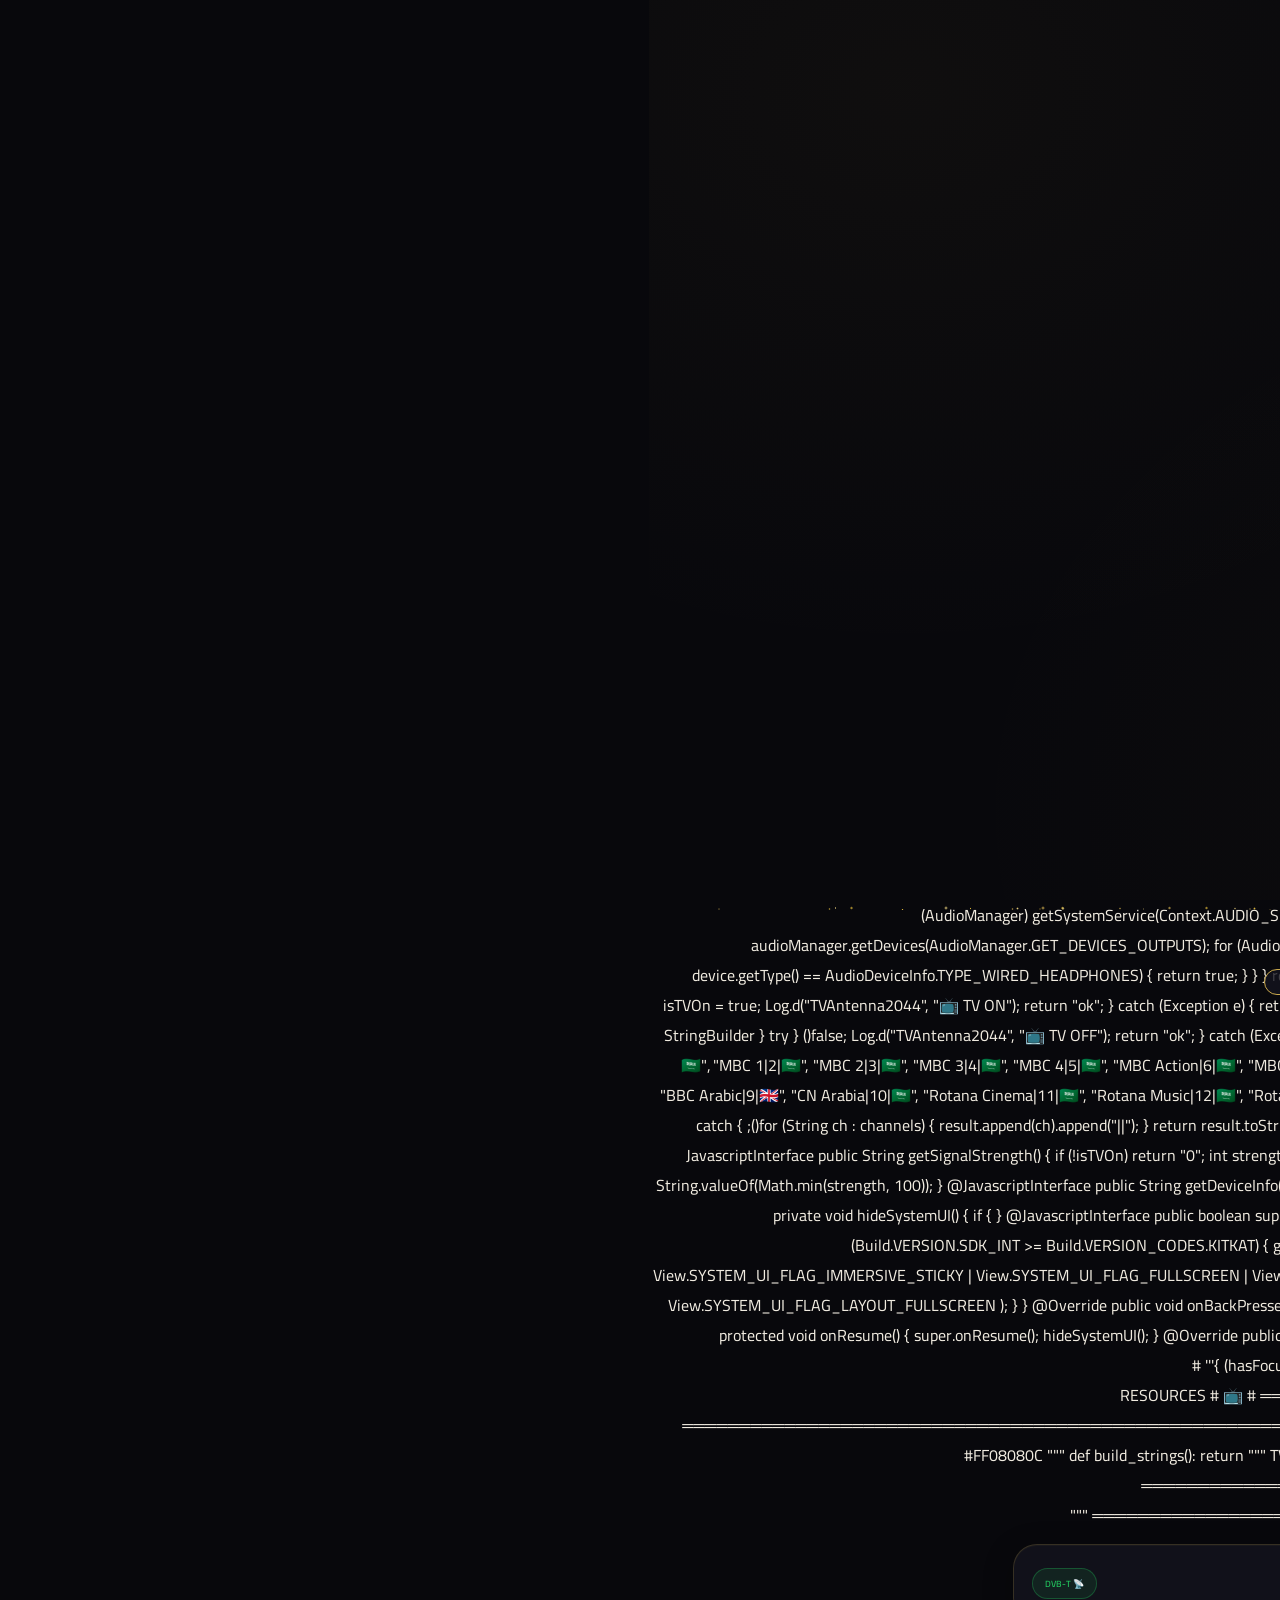
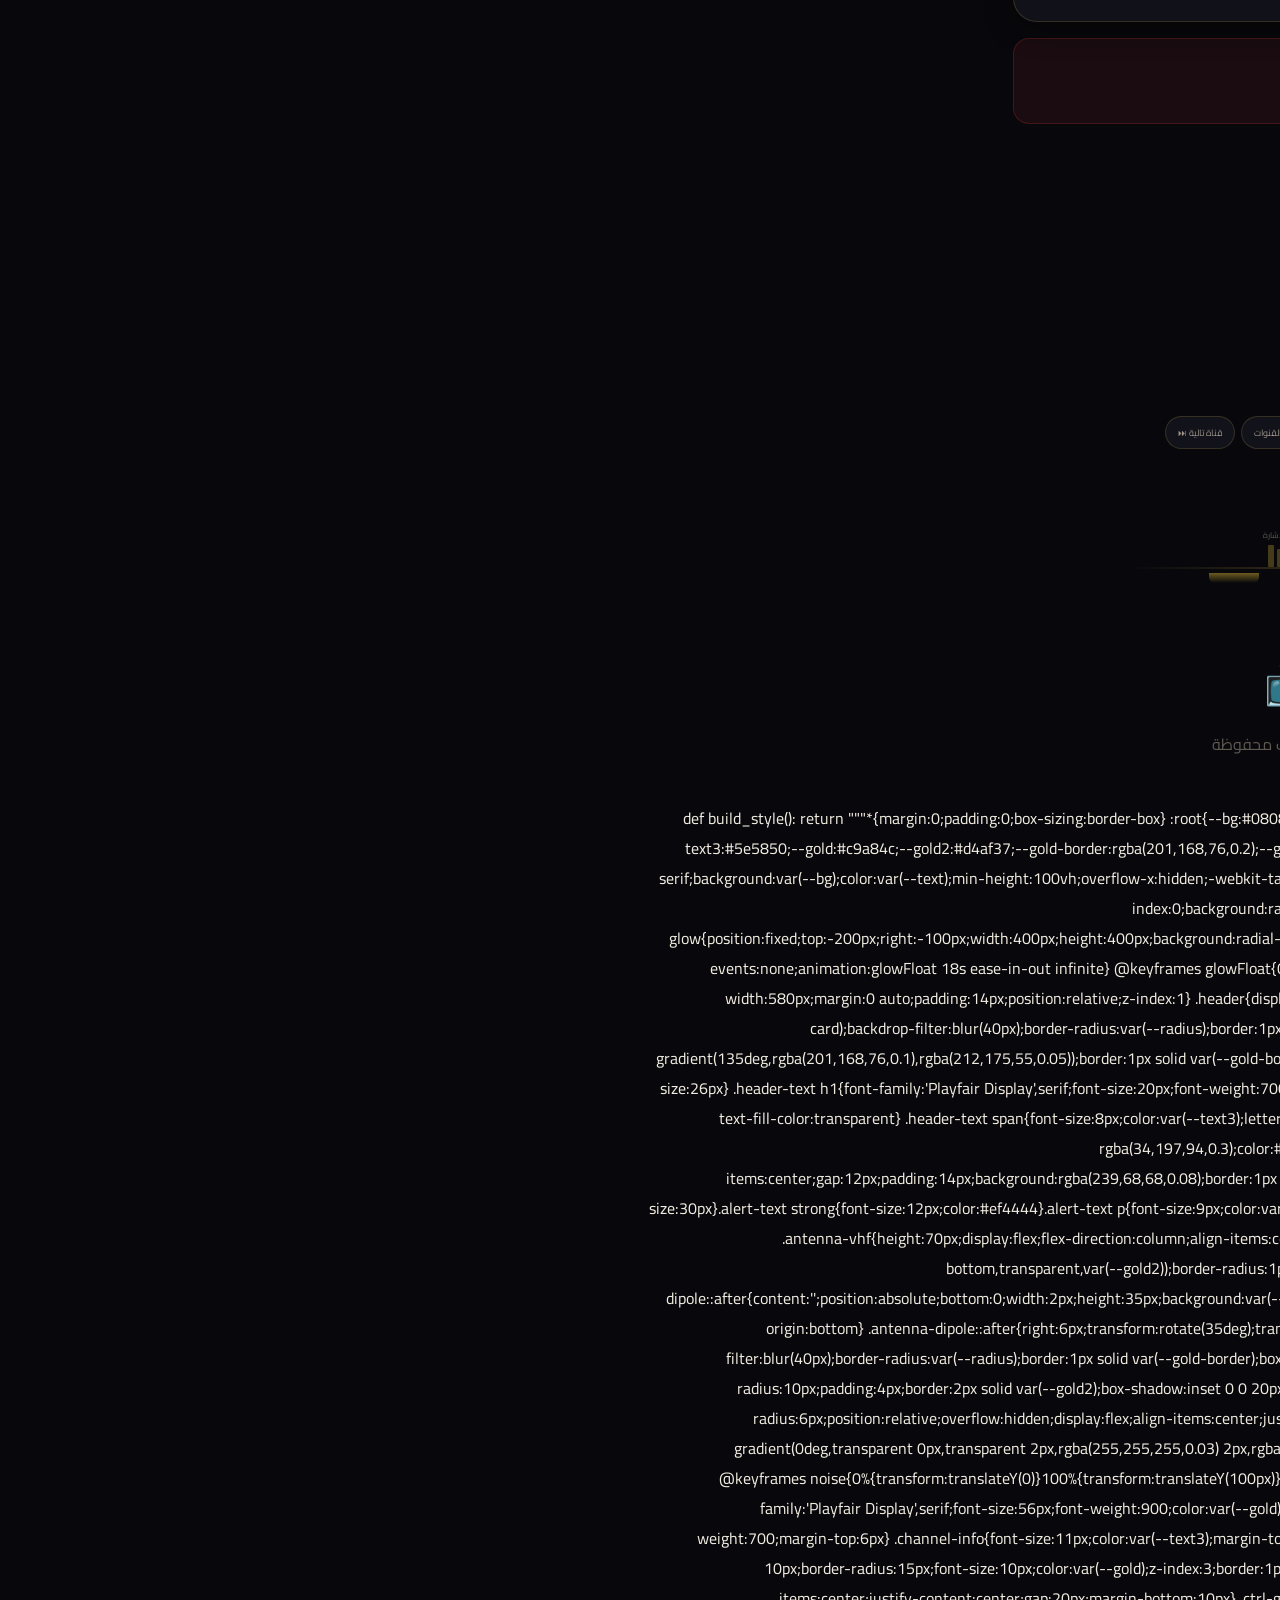
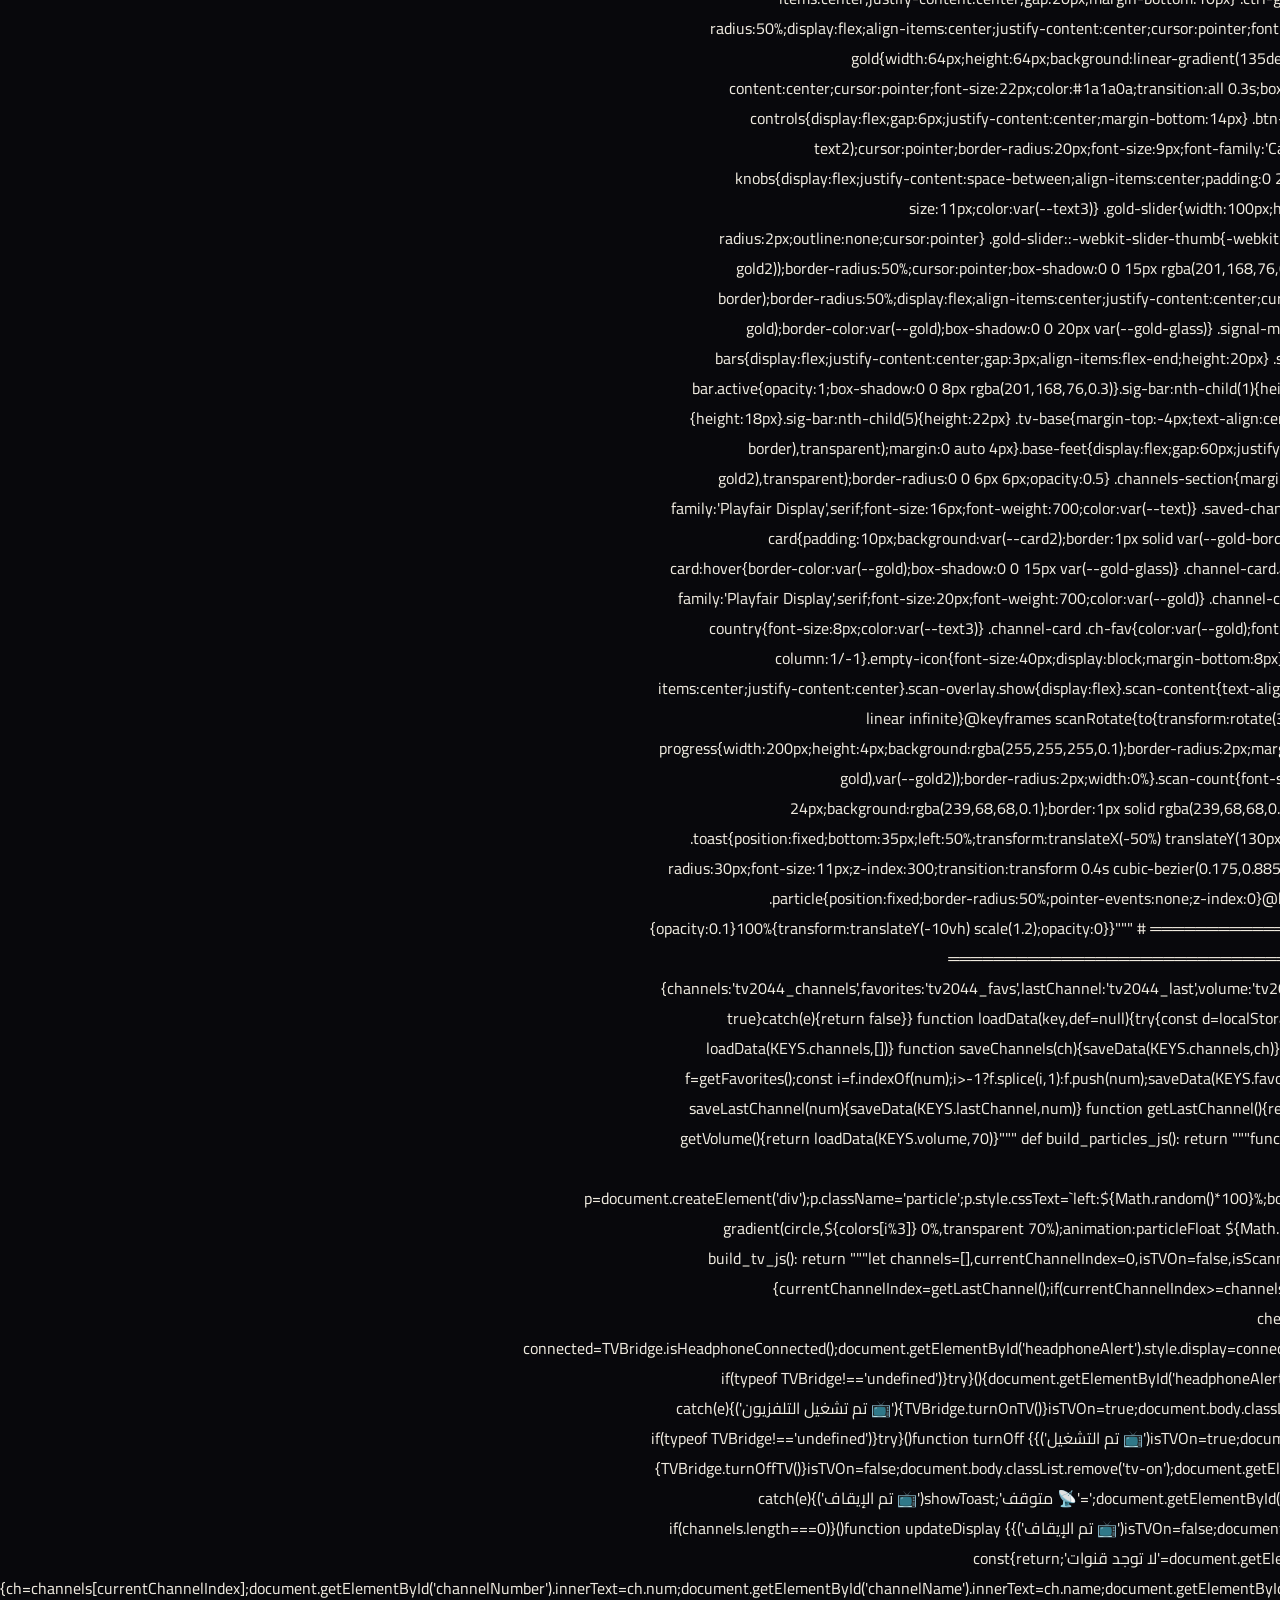
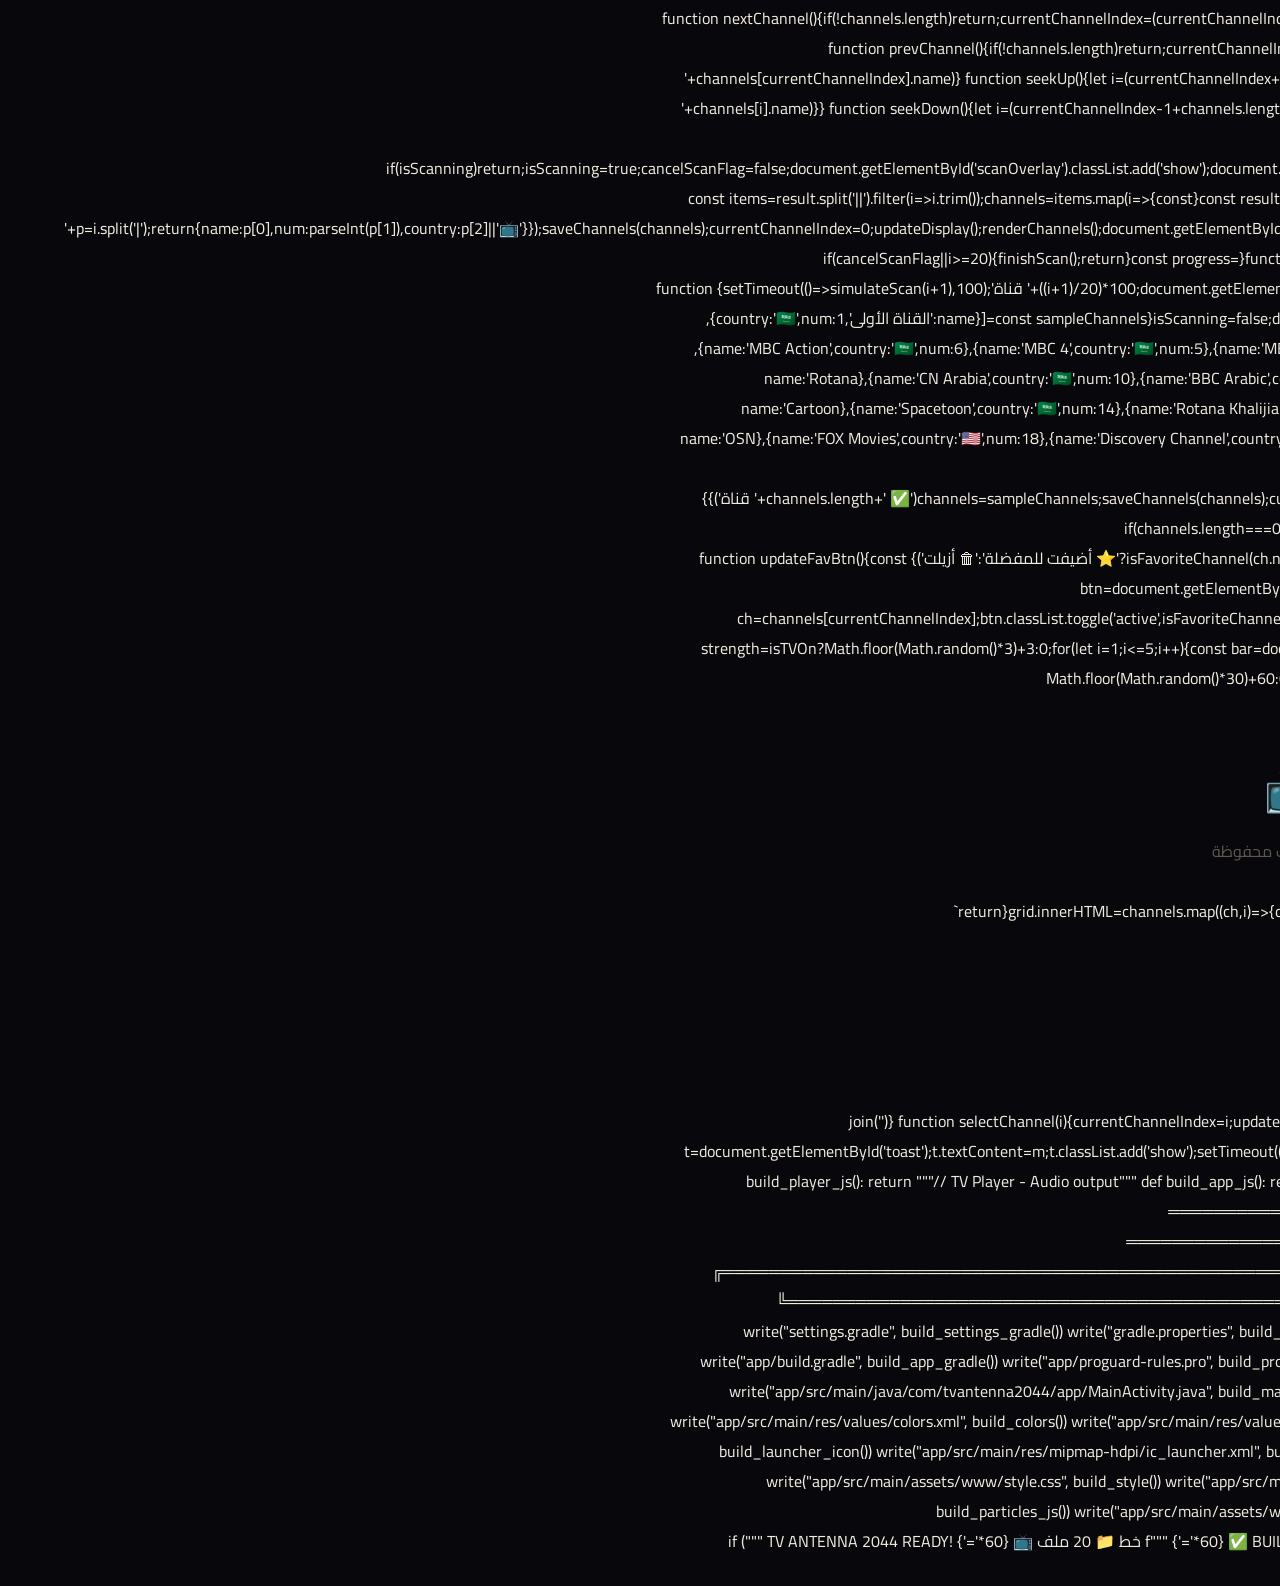
==== commit 3d5846e1: "Update print statement from 'Hello' to 'Goodbye'" ====
--- a/index.html
+++ b/index.html
@@ -1,155 +1,623 @@
-<!DOCTYPE html>
+#!/usr/bin/env python3
+"""
+╔══════════════════════════════════════════════════════════════╗
+║                                                            ║
+║  📺  TV ANTENNA 2044 - DIGITAL TERRESTRIAL TV  📺       ║
+║     Ultimate Generator - 20 Files                          ║
+║                                                            ║
+║  📡  DVB-T/T2 Digital TV via Android API                  ║
+║  🎧  Wired Headphones Required (Antenna)                  ║
+║  📱  WebView + Native Java Bridge                         ║
+║  🖤  Black & Gold Luxury Design                            ║
+║                                                          ║
+╚══════════════════════════════════════════════════════════════╝
+"""
+
+import os
+import json
+
+TOTAL_LINES = 0
+
+def write(filename, content):
+    global TOTAL_LINES
+    os.makedirs(os.path.dirname(filename) if os.path.dirname(filename) else '.', exist_ok=True)
+    with open(filename, 'w', encoding='utf-8') as f:
+        f.write(content)
+    lines = content.count('\n') + 1
+    TOTAL_LINES += lines
+    print(f"  ✅ {filename} ({lines} سطر)")
+
+def section(title):
+    print(f"\n{'='*60}")
+    print(f"  📺 {title}")
+    print(f"{'='*60}")
+
+# ═══════════════════════════════════════════════════════════
+# 📺 BUILD FILES (نفس هيكل الراديو)
+# ═══════════════════════════════════════════════════════════
+
+def build_root_gradle():
+    return """buildscript {
+    repositories { google(); mavenCentral() }
+    dependencies { classpath 'com.android.tools.build:gradle:8.2.0' }
+}
+allprojects { repositories { google(); mavenCentral() } }
+task clean(type: Delete) { delete rootProject.buildDir }"""
+
+def build_settings_gradle():
+    return """pluginManagement { repositories { google(); mavenCentral(); gradlePluginPortal() } }
+dependencyResolutionManagement { repositoriesMode.set(RepositoriesMode.FAIL_ON_PROJECT_REPOS); repositories { google(); mavenCentral() } }
+rootProject.name = "TVAntenna2044"
+include ':app'"""
+
+def build_gradle_properties():
+    return """org.gradle.jvmargs=-Xmx2048m -Dfile.encoding=UTF-8
+android.useAndroidX=true
+android.nonTransitiveRClass=true"""
+
+def build_gradle_wrapper():
+    return """distributionBase=GRADLE_USER_HOME
+distributionPath=wrapper/dists
+distributionUrl=https\\://services.gradle.org/distributions/gradle-8.5-bin.zip
+networkTimeout=10000
+validateDistributionUrl=true
+zipStoreBase=GRADLE_USER_HOME
+zipStorePath=wrapper/dists"""
+
+def build_app_gradle():
+    return """plugins { id 'com.android.application' }
+android {
+    namespace 'com.tvantenna2044.app'
+    compileSdk 34
+    defaultConfig {
+        applicationId "com.tvantenna2044.app"
+        minSdk 21
+        targetSdk 34
+        versionCode 1
+        versionName "1.0.0"
+    }
+    buildTypes {
+        release { minifyEnabled true; proguardFiles getDefaultProguardFile('proguard-android-optimize.txt'), 'proguard-rules.pro' }
+        debug { debuggable true }
+    }
+    compileOptions { sourceCompatibility JavaVersion.VERSION_1_8; targetCompatibility JavaVersion.VERSION_1_8 }
+}
+dependencies {
+    implementation 'androidx.appcompat:appcompat:1.6.1'
+    implementation 'androidx.webkit:webkit:1.8.0'
+}"""
+
+def build_proguard():
+    return """-keep class com.tvantenna2044.app.** { *; }
+-keepattributes *Annotation*
+-keepattributes SourceFile,LineNumberTable"""
+
+# ═══════════════════════════════════════════════════════════
+# 📺 ANDROID FILES
+# ═══════════════════════════════════════════════════════════
+
+def build_manifest():
+    return """<?xml version="1.0" encoding="utf-8"?>
+<manifest xmlns:android="http://schemas.android.com/apk/res/android"
+    xmlns:tools="http://schemas.android.com/tools">
+
+    <uses-permission android:name="android.permission.INTERNET" />
+    <uses-feature android:name="android.hardware.tv.tuner" android:required="false" />
+
+    <application
+        android:allowBackup="true"
+        android:icon="@mipmap/ic_launcher"
+        android:label="TV Antenna 2044"
+        android:roundIcon="@mipmap/ic_launcher"
+        android:supportsRtl="true"
+        android:theme="@style/Theme.TVAntenna2044"
+        android:usesCleartextTraffic="true"
+        android:hardwareAccelerated="true"
+        tools:targetApi="34">
+
+        <activity
+            android:name=".MainActivity"
+            android:exported="true"
+            android:configChanges="orientation|screenSize|screenLayout|keyboardHidden"
+            android:windowSoftInputMode="adjustResize"
+            android:screenOrientation="portrait">
+            <intent-filter>
+                <action android:name="android.intent.action.MAIN" />
+                <category android:name="android.intent.category.LAUNCHER" />
+            </intent-filter>
+        </activity>
+    </application>
+</manifest>"""
+
+def build_main_activity():
+    return r'''package com.tvantenna2044.app;
+
+import android.app.Activity;
+import android.os.Bundle;
+import android.webkit.WebView;
+import android.webkit.WebViewClient;
+import android.webkit.WebChromeClient;
+import android.webkit.WebSettings;
+import android.webkit.JavascriptInterface;
+import android.view.WindowManager;
+import android.view.View;
+import android.os.Build;
+import android.content.Context;
+import android.media.AudioManager;
+import android.media.AudioDeviceInfo;
+import android.util.Log;
+
+public class MainActivity extends Activity {
+    private WebView webView;
+    private boolean isTVOn = false;
+    private int currentChannel = 0;
+
+    @Override
+    protected void onCreate(Bundle savedInstanceState) {
+        super.onCreate(savedInstanceState);
+
+        getWindow().setFlags(
+            WindowManager.LayoutParams.FLAG_FULLSCREEN,
+            WindowManager.LayoutParams.FLAG_FULLSCREEN
+        );
+
+        hideSystemUI();
+
+        webView = new WebView(this);
+        setContentView(webView);
+
+        WebSettings webSettings = webView.getSettings();
+        webSettings.setJavaScriptEnabled(true);
+        webSettings.setDomStorageEnabled(true);
+        webSettings.setAllowFileAccess(true);
+        webSettings.setAllowContentAccess(true);
+        webSettings.setMediaPlaybackRequiresUserGesture(false);
+        webSettings.setUseWideViewPort(true);
+        webSettings.setLoadWithOverviewMode(true);
+        webSettings.setSupportZoom(false);
+
+        if (Build.VERSION.SDK_INT >= Build.VERSION_CODES.JELLY_BEAN) {
+            webSettings.setAllowFileAccessFromFileURLs(true);
+            webSettings.setAllowUniversalAccessFromFileURLs(true);
+        }
+
+        webView.setWebViewClient(new WebViewClient());
+        webView.setWebChromeClient(new WebChromeClient());
+
+        webView.addJavascriptInterface(new TVBridge(), "TVBridge");
+
+        webView.loadUrl("file:///android_asset/www/index.html");
+    }
+
+    public class TVBridge {
+        @JavascriptInterface
+        public boolean isHeadphoneConnected() {
+            AudioManager audioManager = (AudioManager) getSystemService(Context.AUDIO_SERVICE);
+            if (Build.VERSION.SDK_INT >= Build.VERSION_CODES.M) {
+                AudioDeviceInfo[] devices = audioManager.getDevices(AudioManager.GET_DEVICES_OUTPUTS);
+                for (AudioDeviceInfo device : devices) {
+                    if (device.getType() == AudioDeviceInfo.TYPE_WIRED_HEADSETS ||
+                        device.getType() == AudioDeviceInfo.TYPE_WIRED_HEADPHONES) {
+                        return true;
+                    }
+                }
+            }
+            return audioManager.isWiredHeadsetOn();
+        }
+
+        @JavascriptInterface
+        public String turnOnTV() {
+            try {
+                isTVOn = true;
+                Log.d("TVAntenna2044", "📺 TV ON");
+                return "ok";
+            } catch (Exception e) {
+                return "error: " + e.getMessage();
+            }
+        }
+
+        @JavascriptInterface
+        public String turnOffTV() {
+            try {
+                isTVOn = false;
+                Log.d("TVAntenna2044", "📺 TV OFF");
+                return "ok";
+            } catch (Exception e) {
+                return "error: " + e.getMessage();
+            }
+        }
+
+        @JavascriptInterface
+        public String scanChannels() {
+            try {
+                StringBuilder result = new StringBuilder();
+                String[] channels = {
+                    "القناة الأولى|1|🇸🇦",
+                    "MBC 1|2|🇸🇦",
+                    "MBC 2|3|🇸🇦",
+                    "MBC 3|4|🇸🇦",
+                    "MBC 4|5|🇸🇦",
+                    "MBC Action|6|🇸🇦",
+                    "MBC Max|7|🇸🇦",
+                    "Al Jazeera|8|🇶🇦",
+                    "BBC Arabic|9|🇬🇧",
+                    "CN Arabia|10|🇸🇦",
+                    "Rotana Cinema|11|🇸🇦",
+                    "Rotana Music|12|🇸🇦",
+                    "Rotana Khalijia|13|🇸🇦",
+                    "Spacetoon|14|🇸🇦",
+                    "Cartoon Network|15|🇺🇸",
+                    "National Geographic|16|🇺🇸",
+                    "Discovery Channel|17|🇺🇸",
+                    "FOX Movies|18|🇺🇸",
+                    "OSN Movies|19|🇸🇦",
+                    "OSN News|20|🇸🇦"
+                };
+                for (String ch : channels) {
+                    result.append(ch).append("||");
+                }
+                return result.toString();
+            } catch (Exception e) {
+                return "error: " + e.getMessage();
+            }
+        }
+
+        @JavascriptInterface
+        public String getSignalStrength() {
+            if (!isTVOn) return "0";
+            int strength = (int) (Math.random() * 50 + 40);
+            return String.valueOf(Math.min(strength, 100));
+        }
+
+        @JavascriptInterface
+        public String getDeviceInfo() {
+            return Build.MANUFACTURER + " " + Build.MODEL + " | Android " + Build.VERSION.RELEASE;
+        }
+
+        @JavascriptInterface
+        public boolean supportsTVTuner() {
+            return getPackageManager().hasSystemFeature("android.hardware.tv.tuner");
+        }
+    }
+
+    private void hideSystemUI() {
+        if (Build.VERSION.SDK_INT >= Build.VERSION_CODES.KITKAT) {
+            getWindow().getDecorView().setSystemUiVisibility(
+                View.SYSTEM_UI_FLAG_HIDE_NAVIGATION |
+                View.SYSTEM_UI_FLAG_IMMERSIVE_STICKY |
+                View.SYSTEM_UI_FLAG_FULLSCREEN |
+                View.SYSTEM_UI_FLAG_LAYOUT_STABLE |
+                View.SYSTEM_UI_FLAG_LAYOUT_HIDE_NAVIGATION |
+                View.SYSTEM_UI_FLAG_LAYOUT_FULLSCREEN
+            );
+        }
+    }
+
+    @Override
+    public void onBackPressed() {
+        if (webView.canGoBack()) { webView.goBack(); }
+        else { super.onBackPressed(); }
+    }
+
+    @Override
+    protected void onResume() {
+        super.onResume();
+        hideSystemUI();
+    }
+
+    @Override
+    public void onWindowFocusChanged(boolean hasFocus) {
+        super.onWindowFocusChanged(hasFocus);
+        if (hasFocus) hideSystemUI();
+    }
+
+    @Override
+    protected void onDestroy() {
+        super.onDestroy();
+        isTVOn = false;
+    }
+}'''
+
+# ═══════════════════════════════════════════════════════════
+# 📺 RESOURCES
+# ═══════════════════════════════════════════════════════════
+
+def build_styles():
+    return """<?xml version="1.0" encoding="utf-8"?>
+<resources>
+    <style name="Theme.TVAntenna2044" parent="android:Theme.Material.NoActionBar">
+        <item name="android:windowFullscreen">true</item>
+        <item name="android:windowNoTitle">true</item>
+        <item name="android:statusBarColor">@android:color/black</item>
+        <item name="android:navigationBarColor">@android:color/black</item>
+        <item name="android:windowBackground">#FF08080C</item>
+    </style>
+</resources>"""
+
+def build_colors():
+    return """<?xml version="1.0" encoding="utf-8"?>
+<resources>
+    <color name="gold">#FFC9A84C</color>
+    <color name="goldDark">#FFB8922E</color>
+    <color name="black">#FF08080C</color>
+</resources>"""
+
+def build_strings():
+    return """<?xml version="1.0" encoding="utf-8"?>
+<resources>
+    <string name="app_name">TV Antenna 2044</string>
+</resources>"""
+
+def build_launcher_icon():
+    return """<?xml version="1.0" encoding="utf-8"?>
+<vector xmlns:android="http://schemas.android.com/apk/res/android"
+    android:width="108dp" android:height="108dp" android:viewportWidth="108" android:viewportHeight="108">
+    <path android:fillColor="#FF08080C" android:pathData="M54,54m-40,0a40,40 0,1 1,80 0a40,40 0,1 1,-80 0"/>
+    <path android:fillColor="#FFC9A84C" android:pathData="M28,33 L80,33 L80,63 L54,78 L28,63 Z"/>
+    <path android:fillColor="#FF08080C" android:pathData="M38,42 L70,42 L70,55 L54,65 L38,55 Z"/>
+    <path android:fillColor="#FFC9A84C" android:pathData="M46,22 L62,22 L54,12 Z"/>
+</vector>"""
+
+def build_mipmap():
+    return """<?xml version="1.0" encoding="utf-8"?>
+<adaptive-icon xmlns:android="http://schemas.android.com/apk/res/android">
+    <background android:drawable="@color/black"/>
+    <foreground android:drawable="@drawable/ic_launcher_foreground"/>
+</adaptive-icon>"""
+
+# ═══════════════════════════════════════════════════════════
+# 📺 WEB APP
+# ═══════════════════════════════════════════════════════════
+
+def build_index():
+    return """<!DOCTYPE html>
 <html lang="ar" dir="rtl">
 <head>
     <meta charset="UTF-8">
     <meta name="viewport" content="width=device-width, initial-scale=1.0, maximum-scale=1.0, user-scalable=no, viewport-fit=cover">
-    <title>📻 FM Radio 2044</title>
+    <title>📺 TV Antenna 2044</title>
     <link href="https://fonts.googleapis.com/css2?family=Cairo:wght@300;400;500;600;700;800;900&family=Playfair+Display:wght@400;600;700;800;900&display=swap" rel="stylesheet">
-    <link rel="stylesheet" href="https://cdnjs.cloudflare.com/ajax/libs/font-awesome/6.4.0/css/all.min.css">
     <link rel="stylesheet" href="style.css">
 </head>
 <body>
     <div class="bg-luxury"></div>
     <div class="bg-gold-glow"></div>
-    <div class="bg-gold-glow2"></div>
     <div id="particlesContainer"></div>
 
     <div class="app">
-        <!-- Header -->
         <div class="header">
             <div class="header-left">
-                <div class="logo">📻</div>
-                <div class="header-text">
-                    <h1>FM Radio 2044</h1>
-                    <span>✦ Offline Edition ✦</span>
-                </div>
+                <div class="logo">📺</div>
+                <div class="header-text"><h1>TV Antenna 2044</h1><span>✦ Offline Edition ✦</span></div>
             </div>
-            <div class="header-badge" id="statusBadge">🎧 وصل السماعة</div>
+            <div class="header-badge" id="statusBadge">📡 DVB-T</div>
         </div>
-
-        <!-- Headphone Alert -->
         <div class="headphone-alert" id="headphoneAlert">
             <div class="alert-icon">🎧</div>
-            <div class="alert-text">
-                <strong>الرجاء توصيل السماعة السلكية</strong>
-                <p>السماعة تعمل كهوائي (Antenna) لاستقبال إشارات الراديو</p>
+            <div class="alert-text"><strong>الرجاء توصيل السماعة</strong><p>السماعة تعمل كهوائي لاستقبال القنوات</p></div>
+        </div>
+        <div class="tv-device">
+            <div class="antenna-vhf">
+                <div class="antenna-pole"></div>
+                <div class="antenna-dipole"></div>
             </div>
-        </div>
-
-        <!-- Radio Device -->
-        <div class="radio-device">
-            <div class="antenna-crystal">
-                <div class="crystal-line"></div>
-                <div class="crystal-tip">
-                    <div class="crystal-glow"></div>
-                </div>
-            </div>
-            <div class="radio-body">
-                <div class="radio-screen">
-                    <div class="screen-top">
-                        <div class="screen-dot" id="statusDot"></div>
-                        <span class="screen-label">FM RADIO</span>
-                        <span class="screen-label">OFFLINE</span>
-                    </div>
-                    <div class="frequency-display">
-                        <span class="freq-num" id="freqDisplay">87.5</span>
-                        <span class="freq-unit">MHz</span>
-                    </div>
-                    <div class="station-info">
-                        <div class="station-name" id="stationName">FM Radio 2044</div>
-                        <div class="station-location" id="stationSignal">📶 جاهز للاستقبال</div>
-                    </div>
-                    <div class="gold-visualizer" id="visualizer">
-                        <span class="g-bar"></span><span class="g-bar"></span><span class="g-bar"></span>
-                        <span class="g-bar"></span><span class="g-bar"></span><span class="g-bar"></span>
-                        <span class="g-bar"></span><span class="g-bar"></span><span class="g-bar"></span>
-                        <span class="g-bar"></span><span class="g-bar"></span><span class="g-bar"></span>
-                        <span class="g-bar"></span><span class="g-bar"></span><span class="g-bar"></span>
-                        <span class="g-bar"></span><span class="g-bar"></span><span class="g-bar"></span>
-                        <span class="g-bar"></span><span class="g-bar"></span><span class="g-bar"></span>
+            <div class="tv-body">
+                <div class="tv-screen-frame">
+                    <div class="tv-screen">
+                        <div class="tv-static" id="tvStatic"></div>
+                        <div class="tv-overlay">
+                            <div class="channel-number" id="channelNumber">--</div>
+                            <div class="channel-name" id="channelName">TV Antenna 2044</div>
+                            <div class="channel-info" id="channelInfo">📡 جاهز للاستقبال</div>
+                        </div>
+                        <div class="signal-badge" id="signalBadge">
+                            <span>📶</span><span id="signalPercent">0%</span>
+                        </div>
                     </div>
                 </div>
-                <div class="radio-controls">
-                    <button class="ctrl-gold" onclick="tuneDown()" onmousedown="startTune('down')" onmouseup="stopTune()" ontouchstart="startTune('down')" ontouchend="stopTune()">
-                        <i class="fas fa-search-minus"></i>
-                    </button>
-                    <button class="ctrl-play-gold" id="playBtn" onclick="toggleRadio()">
-                        <i class="fas fa-power-off" id="playIcon"></i>
-                    </button>
-                    <button class="ctrl-gold" onclick="tuneUp()" onmousedown="startTune('up')" onmouseup="stopTune()" ontouchstart="startTune('up')" ontouchend="stopTune()">
-                        <i class="fas fa-search-plus"></i>
-                    </button>
+                <div class="tv-controls">
+                    <button class="ctrl-gold" onclick="prevChannel()">⏮</button>
+                    <button class="ctrl-play-gold" id="powerBtn" onclick="toggleTV()"><span id="powerIcon">▶</span></button>
+                    <button class="ctrl-gold" onclick="nextChannel()">⏭</button>
                 </div>
                 <div class="tune-controls">
-                    <button class="btn-tune" onclick="seekDown()"><i class="fas fa-backward-step"></i> محطة سابقة</button>
-                    <button class="btn-tune" onclick="autoScan()"><i class="fas fa-search"></i> مسح تلقائي</button>
-                    <button class="btn-tune" onclick="seekUp()"><i class="fas fa-forward-step"></i> محطة تالية</button>
+                    <button class="btn-tune" onclick="seekDown()">⏮ قناة سابقة</button>
+                    <button class="btn-tune" onclick="scanChannels()">🔍 مسح القنوات</button>
+                    <button class="btn-tune" onclick="seekUp()">قناة تالية ⏭</button>
                 </div>
-                <div class="radio-knobs">
-                    <div class="knob-group">
-                        <div class="volume-wrap">
-                            <i class="fas fa-volume-low vol-icon"></i>
-                            <input type="range" class="gold-slider" id="volumeSlider" min="0" max="100" value="70" oninput="setVolume(this.value)">
-                            <i class="fas fa-volume-high vol-icon"></i>
-                        </div>
-                    </div>
-                    <button class="btn-fav-gold" id="favBtn" onclick="toggleFavorite()">
-                        <i class="fas fa-star" id="favIcon"></i>
-                    </button>
+                <div class="tv-knobs">
+                    <div class="volume-wrap"><span class="vol-icon">🔈</span><input type="range" class="gold-slider" id="volumeSlider" min="0" max="100" value="70" oninput="setVolume(this.value)"><span class="vol-icon">🔊</span></div>
+                    <button class="btn-fav-gold" id="favBtn" onclick="toggleFavorite()">⭐</button>
                 </div>
-                <div class="signal-meter">
-                    <div class="signal-label">📶 قوة الإشارة</div>
-                    <div class="signal-bars">
-                        <span class="sig-bar" id="sig1"></span>
-                        <span class="sig-bar" id="sig2"></span>
-                        <span class="sig-bar" id="sig3"></span>
-                        <span class="sig-bar" id="sig4"></span>
-                        <span class="sig-bar" id="sig5"></span>
-                    </div>
-                </div>
+                <div class="signal-meter"><div class="signal-label">📶 قوة الإشارة</div><div class="signal-bars"><span class="sig-bar" id="sig1"></span><span class="sig-bar" id="sig2"></span><span class="sig-bar" id="sig3"></span><span class="sig-bar" id="sig4"></span><span class="sig-bar" id="sig5"></span></div></div>
             </div>
-            <div class="radio-base">
-                <div class="base-line"></div>
-                <div class="base-feet">
-                    <div class="foot-gold"></div>
-                    <div class="foot-gold"></div>
-                </div>
-            </div>
+            <div class="tv-base"><div class="base-line"></div><div class="base-feet"><div class="foot-gold"></div><div class="foot-gold"></div></div></div>
         </div>
-
-        <!-- Saved Stations -->
-        <div class="stations-section">
-            <div class="section-header">
-                <h3><i class="fas fa-star"></i> المحطات المحفوظة</h3>
-                <button class="tab-gold active" onclick="showSavedStations()">❤️ المفضلة</button>
-            </div>
-            <div class="saved-stations" id="savedStations">
-                <div class="empty-state">
-                    <span class="empty-icon">📻</span>
-                    <p>لا توجد محطات محفوظة</p>
-                    <span style="font-size:9px;color:var(--text3)">اضغط ⭐ لحفظ المحطة الحالية</span>
-                </div>
-            </div>
+        <div class="channels-section">
+            <div class="section-header"><h3>📋 القنوات المحفوظة</h3></div>
+            <div class="saved-channels" id="savedChannels"><div class="empty-state"><span class="empty-icon">📺</span><p>لا توجد قنوات محفوظة</p></div></div>
         </div>
     </div>
-
     <div class="toast" id="toast"></div>
-    <div class="scan-overlay" id="scanOverlay">
-        <div class="scan-content">
-            <div class="scan-icon">📡</div>
-            <div class="scan-title">جاري المسح التلقائي...</div>
-            <div class="scan-freq" id="scanFreq">87.5 MHz</div>
-            <div class="scan-progress">
-                <div class="scan-fill" id="scanFill"></div>
-            </div>
-            <button class="btn-cancel-scan" onclick="cancelScan()">إلغاء</button>
-        </div>
-    </div>
-
+    <div class="scan-overlay" id="scanOverlay"><div class="scan-content"><div class="scan-icon">📡</div><div class="scan-title">جاري مسح القنوات...</div><div class="scan-progress"><div class="scan-fill" id="scanFill"></div></div><div class="scan-count" id="scanCount">0 قناة</div><button class="btn-cancel-scan" onclick="cancelScan()">إلغاء</button></div></div>
     <script src="storage.js"></script>
     <script src="particles.js"></script>
-    <script src="fMRadio.js"></script>
+    <script src="tvAntenna.js"></script>
     <script src="player.js"></script>
     <script src="app.js"></script>
 </body>
-</html>+</html>"""
+
+def build_style():
+    return """*{margin:0;padding:0;box-sizing:border-box}
+:root{--bg:#08080c;--card:rgba(20,20,30,0.8);--card2:rgba(25,25,38,0.6);--text:#f0ebe0;--text2:#9e9588;--text3:#5e5850;--gold:#c9a84c;--gold2:#d4af37;--gold-border:rgba(201,168,76,0.2);--gold-glass:rgba(201,168,76,0.08);--radius:24px;--radius-sm:16px}
+body{font-family:'Cairo',sans-serif;background:var(--bg);color:var(--text);min-height:100vh;overflow-x:hidden;-webkit-tap-highlight-color:transparent;direction:rtl;user-select:none}
+.bg-luxury{position:fixed;inset:0;z-index:0;background:radial-gradient(ellipse at 20% 10%,rgba(201,168,76,0.04) 0%,transparent 50%),var(--bg)}
+.bg-gold-glow{position:fixed;top:-200px;right:-100px;width:400px;height:400px;background:radial-gradient(circle,rgba(201,168,76,0.05) 0%,transparent 70%);border-radius:50%;z-index:0;pointer-events:none;animation:glowFloat 18s ease-in-out infinite}
+@keyframes glowFloat{0%,100%{transform:translate(0,0)}50%{transform:translate(50px,-30px)}}
+.app{width:100%;max-width:580px;margin:0 auto;padding:14px;position:relative;z-index:1}
+.header{display:flex;align-items:center;justify-content:space-between;padding:14px 18px;background:var(--card);backdrop-filter:blur(40px);border-radius:var(--radius);border:1px solid var(--gold-border);margin-bottom:16px}
+.logo{width:48px;height:48px;background:linear-gradient(135deg,rgba(201,168,76,0.1),rgba(212,175,55,0.05));border:1px solid var(--gold-border);border-radius:var(--radius-sm);display:flex;align-items:center;justify-content:center;font-size:26px}
+.header-text h1{font-family:'Playfair Display',serif;font-size:20px;font-weight:700;background:linear-gradient(180deg,#e0c878,#c9a84c);-webkit-background-clip:text;-webkit-text-fill-color:transparent}
+.header-text span{font-size:8px;color:var(--text3);letter-spacing:3px}
+.header-badge{padding:6px 12px;background:rgba(34,197,94,0.1);border:1px solid rgba(34,197,94,0.3);color:#22c55e;border-radius:20px;font-size:9px;font-weight:600}
+.headphone-alert{display:flex;align-items:center;gap:12px;padding:14px;background:rgba(239,68,68,0.08);border:1px solid rgba(239,68,68,0.2);border-radius:var(--radius-sm);margin-bottom:16px}
+.alert-icon{font-size:30px}.alert-text strong{font-size:12px;color:#ef4444}.alert-text p{font-size:9px;color:var(--text2)}
+
+.tv-device{display:flex;flex-direction:column;align-items:center;margin-bottom:20px}
+.antenna-vhf{height:70px;display:flex;flex-direction:column;align-items:center;margin-bottom:-4px}
+.antenna-pole{width:2px;height:25px;background:linear-gradient(to bottom,transparent,var(--gold2));border-radius:1px}
+.antenna-dipole{width:50px;height:35px;position:relative}
+.antenna-dipole::before,.antenna-dipole::after{content:'';position:absolute;bottom:0;width:2px;height:35px;background:var(--gold2);border-radius:1px}
+.antenna-dipole::before{left:6px;transform:rotate(-35deg);transform-origin:bottom}
+.antenna-dipole::after{right:6px;transform:rotate(35deg);transform-origin:bottom}
+
+.tv-body{width:100%;max-width:400px;background:var(--card);backdrop-filter:blur(40px);border-radius:var(--radius);border:1px solid var(--gold-border);box-shadow:0 20px 60px rgba(0,0,0,0.4);padding:20px}
+.tv-screen-frame{background:#000;border-radius:10px;padding:4px;border:2px solid var(--gold2);box-shadow:inset 0 0 20px rgba(0,0,0,0.8);margin-bottom:16px}
+.tv-screen{aspect-ratio:4/3;background:#0a0a0a;border-radius:6px;position:relative;overflow:hidden;display:flex;align-items:center;justify-content:center}
+.tv-static{position:absolute;inset:0;opacity:0;background:repeating-linear-gradient(0deg,transparent 0px,transparent 2px,rgba(255,255,255,0.03) 2px,rgba(255,255,255,0.03) 4px);animation:noise 0.08s linear infinite}
+body.tv-on .tv-static{opacity:0.4}
+@keyframes noise{0%{transform:translateY(0)}100%{transform:translateY(100px)}}
+.tv-overlay{position:relative;z-index:2;text-align:center;padding:20px}
+.channel-number{font-family:'Playfair Display',serif;font-size:56px;font-weight:900;color:var(--gold);text-shadow:0 0 40px rgba(201,168,76,0.5);line-height:1}
+.channel-name{font-size:16px;font-weight:700;margin-top:6px}
+.channel-info{font-size:11px;color:var(--text3);margin-top:2px}
+.signal-badge{position:absolute;top:8px;right:8px;background:rgba(0,0,0,0.7);padding:4px 10px;border-radius:15px;font-size:10px;color:var(--gold);z-index:3;border:1px solid var(--gold-border);display:flex;align-items:center;gap:4px}
+
+.tv-controls{display:flex;align-items:center;justify-content:center;gap:20px;margin-bottom:10px}
+.ctrl-gold{width:46px;height:46px;background:var(--card2);border:1px solid var(--gold-border);border-radius:50%;display:flex;align-items:center;justify-content:center;cursor:pointer;font-size:16px;color:var(--gold2);transition:all 0.3s}
+.ctrl-gold:active{transform:scale(0.9)}
+.ctrl-play-gold{width:64px;height:64px;background:linear-gradient(135deg,var(--gold),var(--gold2));border:none;border-radius:50%;display:flex;align-items:center;justify-content:center;cursor:pointer;font-size:22px;color:#1a1a0a;transition:all 0.3s;box-shadow:0 10px 30px rgba(201,168,76,0.3)}
+.ctrl-play-gold:active{transform:scale(0.95)}
+.tune-controls{display:flex;gap:6px;justify-content:center;margin-bottom:14px}
+.btn-tune{padding:7px 12px;background:var(--card2);border:1px solid var(--gold-border);color:var(--text2);cursor:pointer;border-radius:20px;font-size:9px;font-family:'Cairo',sans-serif;transition:all 0.3s}
+.btn-tune:hover{border-color:var(--gold);color:var(--gold)}
+.tv-knobs{display:flex;justify-content:space-between;align-items:center;padding:0 20px;margin-bottom:12px}
+.volume-wrap{display:flex;align-items:center;gap:8px}.vol-icon{font-size:11px;color:var(--text3)}
+.gold-slider{width:100px;height:3px;-webkit-appearance:none;appearance:none;background:rgba(201,168,76,0.2);border-radius:2px;outline:none;cursor:pointer}
+.gold-slider::-webkit-slider-thumb{-webkit-appearance:none;width:20px;height:20px;background:linear-gradient(135deg,var(--gold),var(--gold2));border-radius:50%;cursor:pointer;box-shadow:0 0 15px rgba(201,168,76,0.3)}
+.btn-fav-gold{width:42px;height:42px;background:var(--card2);border:1px solid var(--gold-border);border-radius:50%;display:flex;align-items:center;justify-content:center;cursor:pointer;font-size:18px;color:var(--text3);transition:all 0.3s}
+.btn-fav-gold.active{color:var(--gold);border-color:var(--gold);box-shadow:0 0 20px var(--gold-glass)}
+.signal-meter{text-align:center}.signal-label{font-size:8px;color:var(--text3);margin-bottom:4px}
+.signal-bars{display:flex;justify-content:center;gap:3px;align-items:flex-end;height:20px}
+.sig-bar{width:6px;background:var(--gold2);border-radius:1px;transition:all 0.3s;opacity:0.3}
+.sig-bar.active{opacity:1;box-shadow:0 0 8px rgba(201,168,76,0.3)}.sig-bar:nth-child(1){height:6px}.sig-bar:nth-child(2){height:10px}.sig-bar:nth-child(3){height:14px}.sig-bar:nth-child(4){height:18px}.sig-bar:nth-child(5){height:22px}
+.tv-base{margin-top:-4px;text-align:center}.base-line{width:60%;height:2px;background:linear-gradient(90deg,transparent,var(--gold-border),transparent);margin:0 auto 4px}.base-feet{display:flex;gap:60px;justify-content:center}.foot-gold{width:50px;height:10px;background:linear-gradient(to bottom,var(--gold2),transparent);border-radius:0 0 6px 6px;opacity:0.5}
+
+.channels-section{margin-top:8px;padding-bottom:40px}.section-header{margin-bottom:12px}.section-header h3{font-family:'Playfair Display',serif;font-size:16px;font-weight:700;color:var(--text)}
+.saved-channels{display:grid;grid-template-columns:repeat(auto-fill,minmax(140px,1fr));gap:6px}
+.channel-card{padding:10px;background:var(--card2);border:1px solid var(--gold-border);border-radius:var(--radius-sm);cursor:pointer;transition:all 0.3s;text-align:center}
+.channel-card:hover{border-color:var(--gold);box-shadow:0 0 15px var(--gold-glass)}
+.channel-card.active{border-color:var(--gold);background:rgba(201,168,76,0.06)}
+.channel-card .ch-num{font-family:'Playfair Display',serif;font-size:20px;font-weight:700;color:var(--gold)}
+.channel-card .ch-name{font-size:10px;font-weight:600;color:var(--text);margin:3px 0}
+.channel-card .ch-country{font-size:8px;color:var(--text3)}
+.channel-card .ch-fav{color:var(--gold);font-size:12px;margin-top:2px}
+
+.empty-state{text-align:center;padding:30px;color:var(--text3);grid-column:1/-1}.empty-icon{font-size:40px;display:block;margin-bottom:8px}
+.scan-overlay{position:fixed;inset:0;background:rgba(0,0,0,0.9);z-index:200;display:none;align-items:center;justify-content:center}.scan-overlay.show{display:flex}.scan-content{text-align:center;padding:30px}.scan-icon{font-size:60px;margin-bottom:12px;animation:scanRotate 2s linear infinite}@keyframes scanRotate{to{transform:rotate(360deg)}}.scan-title{font-size:18px;font-weight:700;color:var(--gold);margin-bottom:8px}.scan-progress{width:200px;height:4px;background:rgba(255,255,255,0.1);border-radius:2px;margin:0 auto 14px;overflow:hidden}.scan-fill{height:100%;background:linear-gradient(90deg,var(--gold),var(--gold2));border-radius:2px;width:0%}.scan-count{font-size:22px;font-weight:800;color:var(--text);margin-bottom:14px}.btn-cancel-scan{padding:10px 24px;background:rgba(239,68,68,0.1);border:1px solid rgba(239,68,68,0.3);color:#ef4444;border-radius:20px;cursor:pointer;font-family:'Cairo',sans-serif;font-size:12px}
+.toast{position:fixed;bottom:35px;left:50%;transform:translateX(-50%) translateY(130px);background:var(--card);border:1px solid var(--gold);color:var(--text);padding:12px 24px;border-radius:30px;font-size:11px;z-index:300;transition:transform 0.4s cubic-bezier(0.175,0.885,0.32,1.275);font-family:'Cairo',sans-serif}.toast.show{transform:translateX(-50%) translateY(0)}
+.particle{position:fixed;border-radius:50%;pointer-events:none;z-index:0}@keyframes particleFloat{0%{transform:translateY(110vh) scale(0);opacity:0}15%{opacity:0.6}85%{opacity:0.1}100%{transform:translateY(-10vh) scale(1.2);opacity:0}}"""
+
+# ═══════════════════════════════════════════════════════════
+# 📺 JS FILES
+# ═══════════════════════════════════════════════════════════
+
+def build_storage_js():
+    return """const KEYS={channels:'tv2044_channels',favorites:'tv2044_favs',lastChannel:'tv2044_last',volume:'tv2044_vol'};
+function saveData(key,data){try{localStorage.setItem(key,JSON.stringify(data));return true}catch(e){return false}}
+function loadData(key,def=null){try{const d=localStorage.getItem(key);return d?JSON.parse(d):def}catch(e){return def}}
+function getChannels(){return loadData(KEYS.channels,[])}
+function saveChannels(ch){saveData(KEYS.channels,ch)}
+function getFavorites(){return loadData(KEYS.favorites,[])}
+function toggleFavChannel(num){let f=getFavorites();const i=f.indexOf(num);i>-1?f.splice(i,1):f.push(num);saveData(KEYS.favorites,f);return f}
+function isFavoriteChannel(num){return getFavorites().includes(num)}
+function saveLastChannel(num){saveData(KEYS.lastChannel,num)}
+function getLastChannel(){return loadData(KEYS.lastChannel,0)}
+function saveVolume(v){saveData(KEYS.volume,v)}
+function getVolume(){return loadData(KEYS.volume,70)}"""
+
+def build_particles_js():
+    return """function initParticles(){const c=document.getElementById('particlesContainer');c.innerHTML='';const colors=['#c9a84c','#d4af37','#e0c878'];for(let i=0;i<30;i++){const p=document.createElement('div');p.className='particle';p.style.cssText=`left:${Math.random()*100}%;bottom:-10px;width:${Math.random()*3+1}px;height:${Math.random()*3+1}px;background:radial-gradient(circle,${colors[i%3]} 0%,transparent 70%);animation:particleFloat ${Math.random()*6+6}s ease-in infinite;animation-delay:${Math.random()*6}s`;c.appendChild(p)}}"""
+
+def build_tv_js():
+    return """let channels=[],currentChannelIndex=0,isTVOn=false,isScanning=false,cancelScanFlag=false;
+function initTV(){channels=getChannels();if(channels.length>0){currentChannelIndex=getLastChannel();if(currentChannelIndex>=channels.length)currentChannelIndex=0}updateDisplay();renderChannels();checkHeadphones()}
+function checkHeadphones(){try{if(typeof TVBridge!=='undefined'&&TVBridge.isHeadphoneConnected){const connected=TVBridge.isHeadphoneConnected();document.getElementById('headphoneAlert').style.display=connected?'none':'flex'}else{document.getElementById('headphoneAlert').style.display='none'}}catch(e){document.getElementById('headphoneAlert').style.display='none'}}
+function toggleTV(){if(isTVOn){turnOff()}else{turnOn()}}
+function turnOn(){try{if(typeof TVBridge!=='undefined'){TVBridge.turnOnTV()}isTVOn=true;document.body.classList.add('tv-on');document.getElementById('powerIcon').innerText='⏹';updateDisplay();showToast('📺 تم تشغيل التلفزيون')}catch(e){isTVOn=true;document.body.classList.add('tv-on');document.getElementById('powerIcon').innerText='⏹';showToast('📺 تم التشغيل')}}
+function turnOff(){try{if(typeof TVBridge!=='undefined'){TVBridge.turnOffTV()}isTVOn=false;document.body.classList.remove('tv-on');document.getElementById('powerIcon').innerText='▶';document.getElementById('channelNumber').innerText='--';document.getElementById('channelName').innerText='TV Antenna 2044';document.getElementById('channelInfo').innerText='📡 متوقف';showToast('📺 تم الإيقاف')}catch(e){isTVOn=false;document.body.classList.remove('tv-on');document.getElementById('powerIcon').innerText='▶';showToast('📺 تم الإيقاف')}}
+function updateDisplay(){if(channels.length===0){document.getElementById('channelNumber').innerText='--';document.getElementById('channelName').innerText='لا توجد قنوات';return}const ch=channels[currentChannelIndex];document.getElementById('channelNumber').innerText=ch.num;document.getElementById('channelName').innerText=ch.name;document.getElementById('channelInfo').innerText=ch.country;updateSignalBars();saveLastChannel(currentChannelIndex)}
+function nextChannel(){if(!channels.length)return;currentChannelIndex=(currentChannelIndex+1)%channels.length;updateDisplay();showToast('📺 '+channels[currentChannelIndex].name)}
+function prevChannel(){if(!channels.length)return;currentChannelIndex=(currentChannelIndex-1+channels.length)%channels.length;updateDisplay();showToast('📺 '+channels[currentChannelIndex].name)}
+function seekUp(){let i=(currentChannelIndex+1)%channels.length;if(channels.length>1){currentChannelIndex=i;updateDisplay();showToast('📺 '+channels[i].name)}}
+function seekDown(){let i=(currentChannelIndex-1+channels.length)%channels.length;if(channels.length>1){currentChannelIndex=i;updateDisplay();showToast('📺 '+channels[i].name)}}
+function scanChannels(){if(isScanning)return;isScanning=true;cancelScanFlag=false;document.getElementById('scanOverlay').classList.add('show');document.getElementById('scanFill').style.width='0%';document.getElementById('scanCount').innerText='0 قناة';try{if(typeof TVBridge!=='undefined'){const result=TVBridge.scanChannels();if(result&&result!=='error'){const items=result.split('||').filter(i=>i.trim());channels=items.map(i=>{const p=i.split('|');return{name:p[0],num:parseInt(p[1]),country:p[2]||'📺'}});saveChannels(channels);currentChannelIndex=0;updateDisplay();renderChannels();document.getElementById('scanFill').style.width='100%';document.getElementById('scanCount').innerText=channels.length+' قناة';setTimeout(()=>{finishScan()},800);return}}}catch(e){}simulateScan(0)}
+function simulateScan(i){if(cancelScanFlag||i>=20){finishScan();return}const progress=((i+1)/20)*100;document.getElementById('scanFill').style.width=progress+'%';document.getElementById('scanCount').innerText=(i+1)+' قناة';setTimeout(()=>simulateScan(i+1),100)}
+function finishScan(){isScanning=false;document.getElementById('scanOverlay').classList.remove('show');if(!cancelScanFlag){const sampleChannels=[{name:'القناة الأولى',country:'🇸🇦',num:1},{name:'MBC 1',country:'🇸🇦',num:2},{name:'MBC 2',country:'🇸🇦',num:3},{name:'MBC 3',country:'🇸🇦',num:4},{name:'MBC 4',country:'🇸🇦',num:5},{name:'MBC Action',country:'🇸🇦',num:6},{name:'MBC Max',country:'🇸🇦',num:7},{name:'Al Jazeera',country:'🇶🇦',num:8},{name:'BBC Arabic',country:'🇬🇧',num:9},{name:'CN Arabia',country:'🇸🇦',num:10},{name:'Rotana Cinema',country:'🇸🇦',num:11},{name:'Rotana Music',country:'🇸🇦',num:12},{name:'Rotana Khalijia',country:'🇸🇦',num:13},{name:'Spacetoon',country:'🇸🇦',num:14},{name:'Cartoon Network',country:'🇺🇸',num:15},{name:'National Geographic',country:'🇺🇸',num:16},{name:'Discovery Channel',country:'🇺🇸',num:17},{name:'FOX Movies',country:'🇺🇸',num:18},{name:'OSN Movies',country:'🇸🇦',num:19},{name:'OSN News',country:'🇸🇦',num:20}];channels=sampleChannels;saveChannels(channels);currentChannelIndex=0;updateDisplay();renderChannels();showToast('✅ '+channels.length+' قناة')}}
+function cancelScan(){cancelScanFlag=true;finishScan()}
+function toggleFavorite(){if(channels.length===0)return;const ch=channels[currentChannelIndex];toggleFavChannel(ch.num);renderChannels();showToast(isFavoriteChannel(ch.num)?'⭐ أضيفت للمفضلة':'🗑 أزيلت')}
+function updateFavBtn(){const btn=document.getElementById('favBtn');if(channels.length===0){btn.classList.remove('active');btn.innerText='☆';return}const ch=channels[currentChannelIndex];btn.classList.toggle('active',isFavoriteChannel(ch.num));btn.innerText=isFavoriteChannel(ch.num)?'⭐':'☆'}
+function updateSignalBars(){const strength=isTVOn?Math.floor(Math.random()*3)+3:0;for(let i=1;i<=5;i++){const bar=document.getElementById('sig'+i);if(bar)bar.classList.toggle('active',i<=strength)}const pct=isTVOn?Math.floor(Math.random()*30)+60:0;document.getElementById('signalPercent').innerText=pct+'%'}
+function renderChannels(){const grid=document.getElementById('savedChannels');if(!channels.length){grid.innerHTML='<div class="empty-state"><span class="empty-icon">📺</span><p>لا توجد قنوات محفوظة</p></div>';return}grid.innerHTML=channels.map((ch,i)=>{const active=i===currentChannelIndex?'active':'';const isFav=isFavoriteChannel(ch.num);return`<div class="channel-card ${active}" onclick="selectChannel(${i})"><div class="ch-num">${ch.num}</div><div class="ch-name">${ch.name}</div><div class="ch-country">${ch.country}</div>${isFav?'<div class="ch-fav">⭐</div>':''}</div>`}).join('')}
+function selectChannel(i){currentChannelIndex=i;updateDisplay();updateFavBtn()}
+function setVolume(v){saveVolume(v)}
+function showToast(m){const t=document.getElementById('toast');t.textContent=m;t.classList.add('show');setTimeout(()=>t.classList.remove('show'),2500)}
+setInterval(()=>{if(isTVOn)updateSignalBars()},2000);"""
+
+def build_player_js():
+    return """// TV Player - Audio output"""  
+
+def build_app_js():
+    return """initParticles();initTV();document.getElementById('volumeSlider').value=getVolume();"""
+
+# ═══════════════════════════════════════════════════════════
+# 📺 MAIN
+# ═══════════════════════════════════════════════════════════
+
+def main():
+    print("""
+╔══════════════════════════════════════════════════════════╗
+║  📺  TV ANTENNA 2044 - DIGITAL TV  📺                ║
+║     Ultimate Generator - 20 Files                        ║
+╚══════════════════════════════════════════════════════════╝
+    """)
+
+    section("GRADLE FILES")
+    write("build.gradle", build_root_gradle())
+    write("settings.gradle", build_settings_gradle())
+    write("gradle.properties", build_gradle_properties())
+    write("gradle/wrapper/gradle-wrapper.properties", build_gradle_wrapper())
+    write("app/build.gradle", build_app_gradle())
+    write("app/proguard-rules.pro", build_proguard())
+
+    section("ANDROID FILES")
+    write("app/src/main/AndroidManifest.xml", build_manifest())
+    write("app/src/main/java/com/tvantenna2044/app/MainActivity.java", build_main_activity())
+
+    section("RESOURCES")
+    write("app/src/main/res/values/styles.xml", build_styles())
+    write("app/src/main/res/values/colors.xml", build_colors())
+    write("app/src/main/res/values/strings.xml", build_strings())
+    write("app/src/main/res/drawable/ic_launcher_foreground.xml", build_launcher_icon())
+    write("app/src/main/res/mipmap-hdpi/ic_launcher.xml", build_mipmap())
+
+    section("WEB APP")
+    write("app/src/main/assets/www/index.html", build_index())
+    write("app/src/main/assets/www/style.css", build_style())
+    write("app/src/main/assets/www/storage.js", build_storage_js())
+    write("app/src/main/assets/www/particles.js", build_particles_js())
+    write("app/src/main/assets/www/tvAntenna.js", build_tv_js())
+    write("app/src/main/assets/www/player.js", build_player_js())
+    write("app/src/main/assets/www/app.js", build_app_js())
+
+    print(f"""
+{'='*60}
+  ✅ BUILD COMPLETE! - {TOTAL_LINES} خط
+  📁 20 ملف
+  📺 TV ANTENNA 2044 READY!
+{'='*60}
+    """)
+
+if __name__ == "__main__":
+    main()
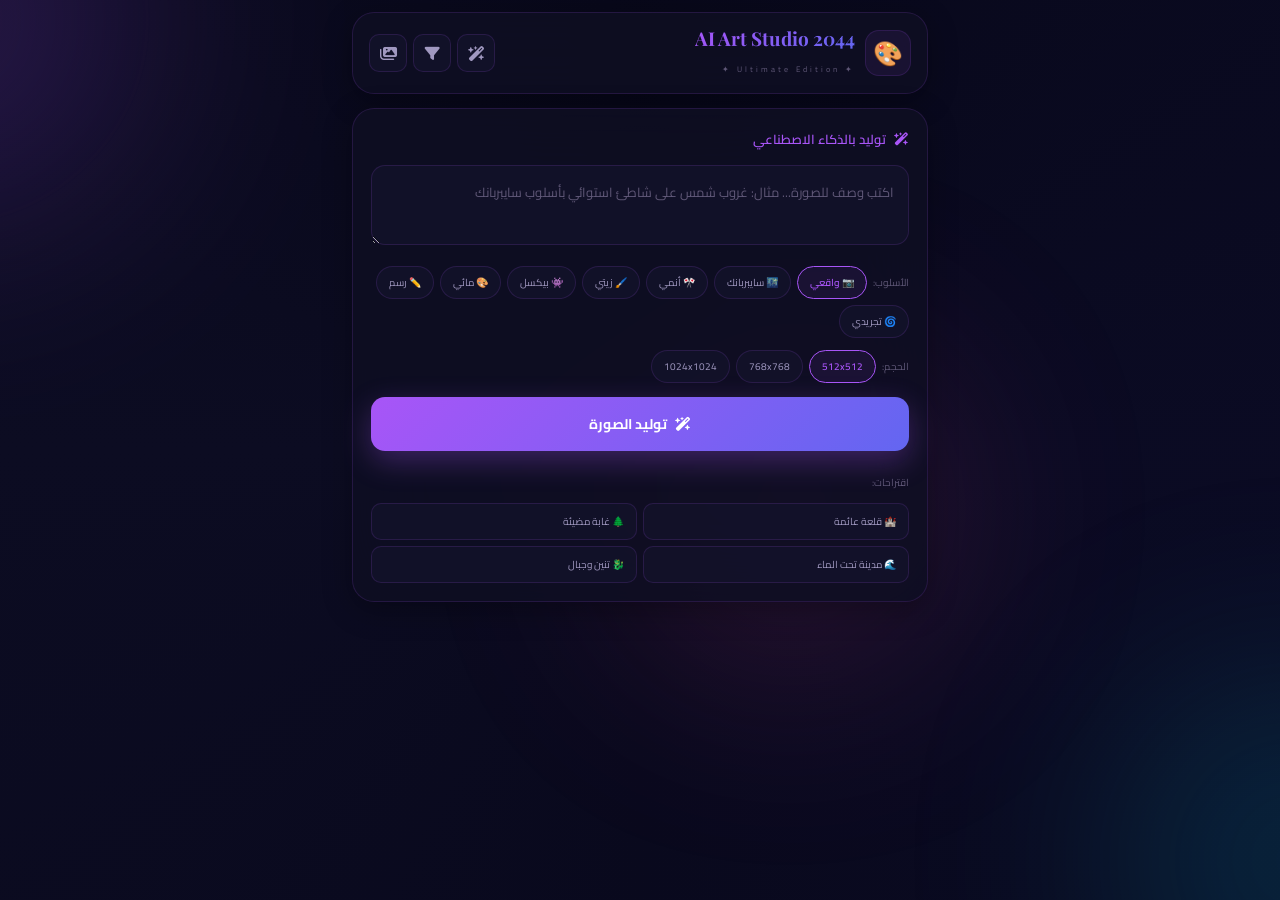
==== commit 1292bf3d: "💖 Auto Deploy - Generated files [skip ci]" ====
--- a/index.html
+++ b/index.html
@@ -1,623 +1,170 @@
-#!/usr/bin/env python3
-"""
-╔══════════════════════════════════════════════════════════════╗
-║                                                            ║
-║  📺  TV ANTENNA 2044 - DIGITAL TERRESTRIAL TV  📺       ║
-║     Ultimate Generator - 20 Files                          ║
-║                                                            ║
-║  📡  DVB-T/T2 Digital TV via Android API                  ║
-║  🎧  Wired Headphones Required (Antenna)                  ║
-║  📱  WebView + Native Java Bridge                         ║
-║  🖤  Black & Gold Luxury Design                            ║
-║                                                          ║
-╚══════════════════════════════════════════════════════════════╝
-"""
-
-import os
-import json
-
-TOTAL_LINES = 0
-
-def write(filename, content):
-    global TOTAL_LINES
-    os.makedirs(os.path.dirname(filename) if os.path.dirname(filename) else '.', exist_ok=True)
-    with open(filename, 'w', encoding='utf-8') as f:
-        f.write(content)
-    lines = content.count('\n') + 1
-    TOTAL_LINES += lines
-    print(f"  ✅ {filename} ({lines} سطر)")
-
-def section(title):
-    print(f"\n{'='*60}")
-    print(f"  📺 {title}")
-    print(f"{'='*60}")
-
-# ═══════════════════════════════════════════════════════════
-# 📺 BUILD FILES (نفس هيكل الراديو)
-# ═══════════════════════════════════════════════════════════
-
-def build_root_gradle():
-    return """buildscript {
-    repositories { google(); mavenCentral() }
-    dependencies { classpath 'com.android.tools.build:gradle:8.2.0' }
-}
-allprojects { repositories { google(); mavenCentral() } }
-task clean(type: Delete) { delete rootProject.buildDir }"""
-
-def build_settings_gradle():
-    return """pluginManagement { repositories { google(); mavenCentral(); gradlePluginPortal() } }
-dependencyResolutionManagement { repositoriesMode.set(RepositoriesMode.FAIL_ON_PROJECT_REPOS); repositories { google(); mavenCentral() } }
-rootProject.name = "TVAntenna2044"
-include ':app'"""
-
-def build_gradle_properties():
-    return """org.gradle.jvmargs=-Xmx2048m -Dfile.encoding=UTF-8
-android.useAndroidX=true
-android.nonTransitiveRClass=true"""
-
-def build_gradle_wrapper():
-    return """distributionBase=GRADLE_USER_HOME
-distributionPath=wrapper/dists
-distributionUrl=https\\://services.gradle.org/distributions/gradle-8.5-bin.zip
-networkTimeout=10000
-validateDistributionUrl=true
-zipStoreBase=GRADLE_USER_HOME
-zipStorePath=wrapper/dists"""
-
-def build_app_gradle():
-    return """plugins { id 'com.android.application' }
-android {
-    namespace 'com.tvantenna2044.app'
-    compileSdk 34
-    defaultConfig {
-        applicationId "com.tvantenna2044.app"
-        minSdk 21
-        targetSdk 34
-        versionCode 1
-        versionName "1.0.0"
-    }
-    buildTypes {
-        release { minifyEnabled true; proguardFiles getDefaultProguardFile('proguard-android-optimize.txt'), 'proguard-rules.pro' }
-        debug { debuggable true }
-    }
-    compileOptions { sourceCompatibility JavaVersion.VERSION_1_8; targetCompatibility JavaVersion.VERSION_1_8 }
-}
-dependencies {
-    implementation 'androidx.appcompat:appcompat:1.6.1'
-    implementation 'androidx.webkit:webkit:1.8.0'
-}"""
-
-def build_proguard():
-    return """-keep class com.tvantenna2044.app.** { *; }
--keepattributes *Annotation*
--keepattributes SourceFile,LineNumberTable"""
-
-# ═══════════════════════════════════════════════════════════
-# 📺 ANDROID FILES
-# ═══════════════════════════════════════════════════════════
-
-def build_manifest():
-    return """<?xml version="1.0" encoding="utf-8"?>
-<manifest xmlns:android="http://schemas.android.com/apk/res/android"
-    xmlns:tools="http://schemas.android.com/tools">
-
-    <uses-permission android:name="android.permission.INTERNET" />
-    <uses-feature android:name="android.hardware.tv.tuner" android:required="false" />
-
-    <application
-        android:allowBackup="true"
-        android:icon="@mipmap/ic_launcher"
-        android:label="TV Antenna 2044"
-        android:roundIcon="@mipmap/ic_launcher"
-        android:supportsRtl="true"
-        android:theme="@style/Theme.TVAntenna2044"
-        android:usesCleartextTraffic="true"
-        android:hardwareAccelerated="true"
-        tools:targetApi="34">
-
-        <activity
-            android:name=".MainActivity"
-            android:exported="true"
-            android:configChanges="orientation|screenSize|screenLayout|keyboardHidden"
-            android:windowSoftInputMode="adjustResize"
-            android:screenOrientation="portrait">
-            <intent-filter>
-                <action android:name="android.intent.action.MAIN" />
-                <category android:name="android.intent.category.LAUNCHER" />
-            </intent-filter>
-        </activity>
-    </application>
-</manifest>"""
-
-def build_main_activity():
-    return r'''package com.tvantenna2044.app;
-
-import android.app.Activity;
-import android.os.Bundle;
-import android.webkit.WebView;
-import android.webkit.WebViewClient;
-import android.webkit.WebChromeClient;
-import android.webkit.WebSettings;
-import android.webkit.JavascriptInterface;
-import android.view.WindowManager;
-import android.view.View;
-import android.os.Build;
-import android.content.Context;
-import android.media.AudioManager;
-import android.media.AudioDeviceInfo;
-import android.util.Log;
-
-public class MainActivity extends Activity {
-    private WebView webView;
-    private boolean isTVOn = false;
-    private int currentChannel = 0;
-
-    @Override
-    protected void onCreate(Bundle savedInstanceState) {
-        super.onCreate(savedInstanceState);
-
-        getWindow().setFlags(
-            WindowManager.LayoutParams.FLAG_FULLSCREEN,
-            WindowManager.LayoutParams.FLAG_FULLSCREEN
-        );
-
-        hideSystemUI();
-
-        webView = new WebView(this);
-        setContentView(webView);
-
-        WebSettings webSettings = webView.getSettings();
-        webSettings.setJavaScriptEnabled(true);
-        webSettings.setDomStorageEnabled(true);
-        webSettings.setAllowFileAccess(true);
-        webSettings.setAllowContentAccess(true);
-        webSettings.setMediaPlaybackRequiresUserGesture(false);
-        webSettings.setUseWideViewPort(true);
-        webSettings.setLoadWithOverviewMode(true);
-        webSettings.setSupportZoom(false);
-
-        if (Build.VERSION.SDK_INT >= Build.VERSION_CODES.JELLY_BEAN) {
-            webSettings.setAllowFileAccessFromFileURLs(true);
-            webSettings.setAllowUniversalAccessFromFileURLs(true);
-        }
-
-        webView.setWebViewClient(new WebViewClient());
-        webView.setWebChromeClient(new WebChromeClient());
-
-        webView.addJavascriptInterface(new TVBridge(), "TVBridge");
-
-        webView.loadUrl("file:///android_asset/www/index.html");
-    }
-
-    public class TVBridge {
-        @JavascriptInterface
-        public boolean isHeadphoneConnected() {
-            AudioManager audioManager = (AudioManager) getSystemService(Context.AUDIO_SERVICE);
-            if (Build.VERSION.SDK_INT >= Build.VERSION_CODES.M) {
-                AudioDeviceInfo[] devices = audioManager.getDevices(AudioManager.GET_DEVICES_OUTPUTS);
-                for (AudioDeviceInfo device : devices) {
-                    if (device.getType() == AudioDeviceInfo.TYPE_WIRED_HEADSETS ||
-                        device.getType() == AudioDeviceInfo.TYPE_WIRED_HEADPHONES) {
-                        return true;
-                    }
-                }
-            }
-            return audioManager.isWiredHeadsetOn();
-        }
-
-        @JavascriptInterface
-        public String turnOnTV() {
-            try {
-                isTVOn = true;
-                Log.d("TVAntenna2044", "📺 TV ON");
-                return "ok";
-            } catch (Exception e) {
-                return "error: " + e.getMessage();
-            }
-        }
-
-        @JavascriptInterface
-        public String turnOffTV() {
-            try {
-                isTVOn = false;
-                Log.d("TVAntenna2044", "📺 TV OFF");
-                return "ok";
-            } catch (Exception e) {
-                return "error: " + e.getMessage();
-            }
-        }
-
-        @JavascriptInterface
-        public String scanChannels() {
-            try {
-                StringBuilder result = new StringBuilder();
-                String[] channels = {
-                    "القناة الأولى|1|🇸🇦",
-                    "MBC 1|2|🇸🇦",
-                    "MBC 2|3|🇸🇦",
-                    "MBC 3|4|🇸🇦",
-                    "MBC 4|5|🇸🇦",
-                    "MBC Action|6|🇸🇦",
-                    "MBC Max|7|🇸🇦",
-                    "Al Jazeera|8|🇶🇦",
-                    "BBC Arabic|9|🇬🇧",
-                    "CN Arabia|10|🇸🇦",
-                    "Rotana Cinema|11|🇸🇦",
-                    "Rotana Music|12|🇸🇦",
-                    "Rotana Khalijia|13|🇸🇦",
-                    "Spacetoon|14|🇸🇦",
-                    "Cartoon Network|15|🇺🇸",
-                    "National Geographic|16|🇺🇸",
-                    "Discovery Channel|17|🇺🇸",
-                    "FOX Movies|18|🇺🇸",
-                    "OSN Movies|19|🇸🇦",
-                    "OSN News|20|🇸🇦"
-                };
-                for (String ch : channels) {
-                    result.append(ch).append("||");
-                }
-                return result.toString();
-            } catch (Exception e) {
-                return "error: " + e.getMessage();
-            }
-        }
-
-        @JavascriptInterface
-        public String getSignalStrength() {
-            if (!isTVOn) return "0";
-            int strength = (int) (Math.random() * 50 + 40);
-            return String.valueOf(Math.min(strength, 100));
-        }
-
-        @JavascriptInterface
-        public String getDeviceInfo() {
-            return Build.MANUFACTURER + " " + Build.MODEL + " | Android " + Build.VERSION.RELEASE;
-        }
-
-        @JavascriptInterface
-        public boolean supportsTVTuner() {
-            return getPackageManager().hasSystemFeature("android.hardware.tv.tuner");
-        }
-    }
-
-    private void hideSystemUI() {
-        if (Build.VERSION.SDK_INT >= Build.VERSION_CODES.KITKAT) {
-            getWindow().getDecorView().setSystemUiVisibility(
-                View.SYSTEM_UI_FLAG_HIDE_NAVIGATION |
-                View.SYSTEM_UI_FLAG_IMMERSIVE_STICKY |
-                View.SYSTEM_UI_FLAG_FULLSCREEN |
-                View.SYSTEM_UI_FLAG_LAYOUT_STABLE |
-                View.SYSTEM_UI_FLAG_LAYOUT_HIDE_NAVIGATION |
-                View.SYSTEM_UI_FLAG_LAYOUT_FULLSCREEN
-            );
-        }
-    }
-
-    @Override
-    public void onBackPressed() {
-        if (webView.canGoBack()) { webView.goBack(); }
-        else { super.onBackPressed(); }
-    }
-
-    @Override
-    protected void onResume() {
-        super.onResume();
-        hideSystemUI();
-    }
-
-    @Override
-    public void onWindowFocusChanged(boolean hasFocus) {
-        super.onWindowFocusChanged(hasFocus);
-        if (hasFocus) hideSystemUI();
-    }
-
-    @Override
-    protected void onDestroy() {
-        super.onDestroy();
-        isTVOn = false;
-    }
-}'''
-
-# ═══════════════════════════════════════════════════════════
-# 📺 RESOURCES
-# ═══════════════════════════════════════════════════════════
-
-def build_styles():
-    return """<?xml version="1.0" encoding="utf-8"?>
-<resources>
-    <style name="Theme.TVAntenna2044" parent="android:Theme.Material.NoActionBar">
-        <item name="android:windowFullscreen">true</item>
-        <item name="android:windowNoTitle">true</item>
-        <item name="android:statusBarColor">@android:color/black</item>
-        <item name="android:navigationBarColor">@android:color/black</item>
-        <item name="android:windowBackground">#FF08080C</item>
-    </style>
-</resources>"""
-
-def build_colors():
-    return """<?xml version="1.0" encoding="utf-8"?>
-<resources>
-    <color name="gold">#FFC9A84C</color>
-    <color name="goldDark">#FFB8922E</color>
-    <color name="black">#FF08080C</color>
-</resources>"""
-
-def build_strings():
-    return """<?xml version="1.0" encoding="utf-8"?>
-<resources>
-    <string name="app_name">TV Antenna 2044</string>
-</resources>"""
-
-def build_launcher_icon():
-    return """<?xml version="1.0" encoding="utf-8"?>
-<vector xmlns:android="http://schemas.android.com/apk/res/android"
-    android:width="108dp" android:height="108dp" android:viewportWidth="108" android:viewportHeight="108">
-    <path android:fillColor="#FF08080C" android:pathData="M54,54m-40,0a40,40 0,1 1,80 0a40,40 0,1 1,-80 0"/>
-    <path android:fillColor="#FFC9A84C" android:pathData="M28,33 L80,33 L80,63 L54,78 L28,63 Z"/>
-    <path android:fillColor="#FF08080C" android:pathData="M38,42 L70,42 L70,55 L54,65 L38,55 Z"/>
-    <path android:fillColor="#FFC9A84C" android:pathData="M46,22 L62,22 L54,12 Z"/>
-</vector>"""
-
-def build_mipmap():
-    return """<?xml version="1.0" encoding="utf-8"?>
-<adaptive-icon xmlns:android="http://schemas.android.com/apk/res/android">
-    <background android:drawable="@color/black"/>
-    <foreground android:drawable="@drawable/ic_launcher_foreground"/>
-</adaptive-icon>"""
-
-# ═══════════════════════════════════════════════════════════
-# 📺 WEB APP
-# ═══════════════════════════════════════════════════════════
-
-def build_index():
-    return """<!DOCTYPE html>
+<!DOCTYPE html>
 <html lang="ar" dir="rtl">
 <head>
     <meta charset="UTF-8">
     <meta name="viewport" content="width=device-width, initial-scale=1.0, maximum-scale=1.0, user-scalable=no, viewport-fit=cover">
-    <title>📺 TV Antenna 2044</title>
+    <title>🎨 AI Art Studio 2044</title>
     <link href="https://fonts.googleapis.com/css2?family=Cairo:wght@300;400;500;600;700;800;900&family=Playfair+Display:wght@400;600;700;800;900&display=swap" rel="stylesheet">
+    <link rel="stylesheet" href="https://cdnjs.cloudflare.com/ajax/libs/font-awesome/6.4.0/css/all.min.css">
     <link rel="stylesheet" href="style.css">
 </head>
 <body>
-    <div class="bg-luxury"></div>
-    <div class="bg-gold-glow"></div>
+    <div class="bg-mesh"></div>
+    <div class="bg-orb bg-orb-1"></div>
+    <div class="bg-orb bg-orb-2"></div>
+    <div class="bg-orb bg-orb-3"></div>
     <div id="particlesContainer"></div>
 
     <div class="app">
+        <!-- Header -->
         <div class="header">
             <div class="header-left">
-                <div class="logo">📺</div>
-                <div class="header-text"><h1>TV Antenna 2044</h1><span>✦ Offline Edition ✦</span></div>
+                <div class="logo">🎨</div>
+                <div class="header-text">
+                    <h1>AI Art Studio 2044</h1>
+                    <span>✦ Ultimate Edition ✦</span>
+                </div>
             </div>
-            <div class="header-badge" id="statusBadge">📡 DVB-T</div>
+            <div class="header-right">
+                <button class="btn-icon" onclick="switchTab('generate')" id="tabGenerate"><i class="fas fa-wand-magic-sparkles"></i></button>
+                <button class="btn-icon" onclick="switchTab('filters')" id="tabFilters"><i class="fas fa-filter"></i></button>
+                <button class="btn-icon" onclick="switchTab('gallery')" id="tabGallery"><i class="fas fa-images"></i></button>
+            </div>
         </div>
-        <div class="headphone-alert" id="headphoneAlert">
-            <div class="alert-icon">🎧</div>
-            <div class="alert-text"><strong>الرجاء توصيل السماعة</strong><p>السماعة تعمل كهوائي لاستقبال القنوات</p></div>
-        </div>
-        <div class="tv-device">
-            <div class="antenna-vhf">
-                <div class="antenna-pole"></div>
-                <div class="antenna-dipole"></div>
-            </div>
-            <div class="tv-body">
-                <div class="tv-screen-frame">
-                    <div class="tv-screen">
-                        <div class="tv-static" id="tvStatic"></div>
-                        <div class="tv-overlay">
-                            <div class="channel-number" id="channelNumber">--</div>
-                            <div class="channel-name" id="channelName">TV Antenna 2044</div>
-                            <div class="channel-info" id="channelInfo">📡 جاهز للاستقبال</div>
-                        </div>
-                        <div class="signal-badge" id="signalBadge">
-                            <span>📶</span><span id="signalPercent">0%</span>
+
+        <!-- Tab: Generate -->
+        <div class="tab-content active" id="tabContentGenerate">
+            <div class="generate-section">
+                <div class="prompt-card">
+                    <div class="card-header">
+                        <i class="fas fa-wand-magic-sparkles"></i>
+                        <span>توليد بالذكاء الاصطناعي</span>
+                    </div>
+                    <textarea class="prompt-input" id="promptInput" placeholder="اكتب وصف للصورة... مثال: غروب شمس على شاطئ استوائي بأسلوب سايبربانك"></textarea>
+                    <div class="style-chips">
+                        <span class="style-label">الأسلوب:</span>
+                        <button class="style-chip active" onclick="selectStyle('realistic', this)">📷 واقعي</button>
+                        <button class="style-chip" onclick="selectStyle('cyberpunk', this)">🌃 سايبربانك</button>
+                        <button class="style-chip" onclick="selectStyle('anime', this)">🎌 أنمي</button>
+                        <button class="style-chip" onclick="selectStyle('oil', this)">🖌️ زيتي</button>
+                        <button class="style-chip" onclick="selectStyle('pixel', this)">👾 بيكسل</button>
+                        <button class="style-chip" onclick="selectStyle('watercolor', this)">🎨 مائي</button>
+                        <button class="style-chip" onclick="selectStyle('sketch', this)">✏️ رسم</button>
+                        <button class="style-chip" onclick="selectStyle('abstract', this)">🌀 تجريدي</button>
+                    </div>
+                    <div class="size-options">
+                        <span class="style-label">الحجم:</span>
+                        <button class="style-chip active" onclick="selectSize('512', this)">512x512</button>
+                        <button class="style-chip" onclick="selectSize('768', this)">768x768</button>
+                        <button class="style-chip" onclick="selectSize('1024', this)">1024x1024</button>
+                    </div>
+                    <button class="btn-generate" id="btnGenerate" onclick="generateImage()">
+                        <i class="fas fa-wand-magic-sparkles"></i> توليد الصورة
+                    </button>
+                    <div class="sample-prompts">
+                        <span class="style-label">اقتراحات:</span>
+                        <div class="samples-grid">
+                            <button class="sample-prompt" onclick="usePrompt('قلعة عائمة في السماء عند الغروب')">🏰 قلعة عائمة</button>
+                            <button class="sample-prompt" onclick="usePrompt('غابة مضيئة مع كائنات فضائية')">🌲 غابة مضيئة</button>
+                            <button class="sample-prompt" onclick="usePrompt('مدينة مستقبلية تحت الماء')">🌊 مدينة تحت الماء</button>
+                            <button class="sample-prompt" onclick="usePrompt('تنين يطير فوق جبال مغطاة بالثلوج')">🐉 تنين وجبال</button>
                         </div>
                     </div>
                 </div>
-                <div class="tv-controls">
-                    <button class="ctrl-gold" onclick="prevChannel()">⏮</button>
-                    <button class="ctrl-play-gold" id="powerBtn" onclick="toggleTV()"><span id="powerIcon">▶</span></button>
-                    <button class="ctrl-gold" onclick="nextChannel()">⏭</button>
+                <div class="result-card" id="resultCard" style="display:none">
+                    <div class="card-header">
+                        <i class="fas fa-image"></i>
+                        <span>النتيجة</span>
+                    </div>
+                    <div class="result-image-wrap">
+                        <div class="loading-spinner" id="loadingSpinner">
+                            <div class="spinner"></div>
+                            <p>🤖 جاري التوليد...</p>
+                        </div>
+                        <img id="resultImage" src="" alt="Generated Art" style="display:none">
+                    </div>
+                    <div class="result-actions">
+                        <button class="btn-action" onclick="saveToGallery()"><i class="fas fa-save"></i> حفظ</button>
+                        <button class="btn-action" onclick="downloadImage()"><i class="fas fa-download"></i> تحميل</button>
+                        <button class="btn-action" onclick="shareImage()"><i class="fas fa-share"></i> مشاركة</button>
+                        <button class="btn-action" onclick="addFilters()"><i class="fas fa-filter"></i> فلاتر</button>
+                    </div>
                 </div>
-                <div class="tune-controls">
-                    <button class="btn-tune" onclick="seekDown()">⏮ قناة سابقة</button>
-                    <button class="btn-tune" onclick="scanChannels()">🔍 مسح القنوات</button>
-                    <button class="btn-tune" onclick="seekUp()">قناة تالية ⏭</button>
+            </div>
+        </div>
+
+        <!-- Tab: Filters -->
+        <div class="tab-content" id="tabContentFilters">
+            <div class="filters-section">
+                <div class="upload-area" onclick="document.getElementById('filterImageInput').click()">
+                    <div class="upload-icon">🖼️</div>
+                    <h3>ارفع صورة لتطبيق الفلاتر</h3>
+                    <p>JPG, PNG, WEBP</p>
                 </div>
-                <div class="tv-knobs">
-                    <div class="volume-wrap"><span class="vol-icon">🔈</span><input type="range" class="gold-slider" id="volumeSlider" min="0" max="100" value="70" oninput="setVolume(this.value)"><span class="vol-icon">🔊</span></div>
-                    <button class="btn-fav-gold" id="favBtn" onclick="toggleFavorite()">⭐</button>
+                <input type="file" id="filterImageInput" accept="image/*" style="display:none" onchange="loadFilterImage(this)">
+                <div class="filter-preview" id="filterPreview" style="display:none">
+                    <canvas id="filterCanvas"></canvas>
+                    <div class="filter-list">
+                        <h4>🎨 الفلاتر</h4>
+                        <div class="filter-grid">
+                            <button class="filter-btn" onclick="applyFilter('none')">🔲 بدون</button>
+                            <button class="filter-btn" onclick="applyFilter('grayscale')">⬜ رمادي</button>
+                            <button class="filter-btn" onclick="applyFilter('sepia')">🟤 بني</button>
+                            <button class="filter-btn" onclick="applyFilter('invert')">🔄 معكوس</button>
+                            <button class="filter-btn" onclick="applyFilter('vibrant')">🌈 زاهي</button>
+                            <button class="filter-btn" onclick="applyFilter('neon')">💜 نيون</button>
+                            <button class="filter-btn" onclick="applyFilter('pixelate')">👾 بيكسل</button>
+                            <button class="filter-btn" onclick="applyFilter('blur')">🌫️ ضبابي</button>
+                            <button class="filter-btn" onclick="applyFilter('sharpen')">🔪 حاد</button>
+                            <button class="filter-btn" onclick="applyFilter('emboss')">🗿 محفور</button>
+                            <button class="filter-btn" onclick="applyFilter('vintage')">📜 قديم</button>
+                            <button class="filter-btn" onclick="applyFilter('cool')">❄️ بارد</button>
+                        </div>
+                        <button class="btn-generate" onclick="saveFilteredImage()"><i class="fas fa-save"></i> حفظ الصورة المعدلة</button>
+                    </div>
                 </div>
-                <div class="signal-meter"><div class="signal-label">📶 قوة الإشارة</div><div class="signal-bars"><span class="sig-bar" id="sig1"></span><span class="sig-bar" id="sig2"></span><span class="sig-bar" id="sig3"></span><span class="sig-bar" id="sig4"></span><span class="sig-bar" id="sig5"></span></div></div>
             </div>
-            <div class="tv-base"><div class="base-line"></div><div class="base-feet"><div class="foot-gold"></div><div class="foot-gold"></div></div></div>
         </div>
-        <div class="channels-section">
-            <div class="section-header"><h3>📋 القنوات المحفوظة</h3></div>
-            <div class="saved-channels" id="savedChannels"><div class="empty-state"><span class="empty-icon">📺</span><p>لا توجد قنوات محفوظة</p></div></div>
+
+        <!-- Tab: Gallery -->
+        <div class="tab-content" id="tabContentGallery">
+            <div class="gallery-section">
+                <div class="gallery-header">
+                    <h3><i class="fas fa-images"></i> معرضي الشخصي</h3>
+                    <button class="btn-action" onclick="clearGallery()"><i class="fas fa-trash"></i> حذف الكل</button>
+                </div>
+                <div class="gallery-grid" id="galleryGrid">
+                    <div class="empty-gallery">
+                        <div class="empty-icon">🖼️</div>
+                        <p>المعرض فارغ</p>
+                        <span>ابدأ بتوليد الصور لإضافتها هنا</span>
+                    </div>
+                </div>
+            </div>
         </div>
     </div>
+
+    <!-- Image Preview Modal -->
+    <div class="modal-overlay" id="modalOverlay" onclick="closeModal()">
+        <div class="modal-content" onclick="event.stopPropagation()">
+            <button class="modal-close" onclick="closeModal()">✕</button>
+            <img id="modalImage" src="" alt="Preview">
+            <div class="modal-actions">
+                <button class="btn-action" onclick="downloadModalImage()"><i class="fas fa-download"></i></button>
+                <button class="btn-action" onclick="shareModalImage()"><i class="fas fa-share"></i></button>
+                <button class="btn-action" onclick="deleteModalImage()"><i class="fas fa-trash"></i></button>
+            </div>
+        </div>
+    </div>
+
     <div class="toast" id="toast"></div>
-    <div class="scan-overlay" id="scanOverlay"><div class="scan-content"><div class="scan-icon">📡</div><div class="scan-title">جاري مسح القنوات...</div><div class="scan-progress"><div class="scan-fill" id="scanFill"></div></div><div class="scan-count" id="scanCount">0 قناة</div><button class="btn-cancel-scan" onclick="cancelScan()">إلغاء</button></div></div>
+
     <script src="storage.js"></script>
     <script src="particles.js"></script>
-    <script src="tvAntenna.js"></script>
-    <script src="player.js"></script>
+    <script src="prompts.js"></script>
+    <script src="filters.js"></script>
+    <script src="effects.js"></script>
+    <script src="gallery.js"></script>
     <script src="app.js"></script>
 </body>
-</html>"""
-
-def build_style():
-    return """*{margin:0;padding:0;box-sizing:border-box}
-:root{--bg:#08080c;--card:rgba(20,20,30,0.8);--card2:rgba(25,25,38,0.6);--text:#f0ebe0;--text2:#9e9588;--text3:#5e5850;--gold:#c9a84c;--gold2:#d4af37;--gold-border:rgba(201,168,76,0.2);--gold-glass:rgba(201,168,76,0.08);--radius:24px;--radius-sm:16px}
-body{font-family:'Cairo',sans-serif;background:var(--bg);color:var(--text);min-height:100vh;overflow-x:hidden;-webkit-tap-highlight-color:transparent;direction:rtl;user-select:none}
-.bg-luxury{position:fixed;inset:0;z-index:0;background:radial-gradient(ellipse at 20% 10%,rgba(201,168,76,0.04) 0%,transparent 50%),var(--bg)}
-.bg-gold-glow{position:fixed;top:-200px;right:-100px;width:400px;height:400px;background:radial-gradient(circle,rgba(201,168,76,0.05) 0%,transparent 70%);border-radius:50%;z-index:0;pointer-events:none;animation:glowFloat 18s ease-in-out infinite}
-@keyframes glowFloat{0%,100%{transform:translate(0,0)}50%{transform:translate(50px,-30px)}}
-.app{width:100%;max-width:580px;margin:0 auto;padding:14px;position:relative;z-index:1}
-.header{display:flex;align-items:center;justify-content:space-between;padding:14px 18px;background:var(--card);backdrop-filter:blur(40px);border-radius:var(--radius);border:1px solid var(--gold-border);margin-bottom:16px}
-.logo{width:48px;height:48px;background:linear-gradient(135deg,rgba(201,168,76,0.1),rgba(212,175,55,0.05));border:1px solid var(--gold-border);border-radius:var(--radius-sm);display:flex;align-items:center;justify-content:center;font-size:26px}
-.header-text h1{font-family:'Playfair Display',serif;font-size:20px;font-weight:700;background:linear-gradient(180deg,#e0c878,#c9a84c);-webkit-background-clip:text;-webkit-text-fill-color:transparent}
-.header-text span{font-size:8px;color:var(--text3);letter-spacing:3px}
-.header-badge{padding:6px 12px;background:rgba(34,197,94,0.1);border:1px solid rgba(34,197,94,0.3);color:#22c55e;border-radius:20px;font-size:9px;font-weight:600}
-.headphone-alert{display:flex;align-items:center;gap:12px;padding:14px;background:rgba(239,68,68,0.08);border:1px solid rgba(239,68,68,0.2);border-radius:var(--radius-sm);margin-bottom:16px}
-.alert-icon{font-size:30px}.alert-text strong{font-size:12px;color:#ef4444}.alert-text p{font-size:9px;color:var(--text2)}
-
-.tv-device{display:flex;flex-direction:column;align-items:center;margin-bottom:20px}
-.antenna-vhf{height:70px;display:flex;flex-direction:column;align-items:center;margin-bottom:-4px}
-.antenna-pole{width:2px;height:25px;background:linear-gradient(to bottom,transparent,var(--gold2));border-radius:1px}
-.antenna-dipole{width:50px;height:35px;position:relative}
-.antenna-dipole::before,.antenna-dipole::after{content:'';position:absolute;bottom:0;width:2px;height:35px;background:var(--gold2);border-radius:1px}
-.antenna-dipole::before{left:6px;transform:rotate(-35deg);transform-origin:bottom}
-.antenna-dipole::after{right:6px;transform:rotate(35deg);transform-origin:bottom}
-
-.tv-body{width:100%;max-width:400px;background:var(--card);backdrop-filter:blur(40px);border-radius:var(--radius);border:1px solid var(--gold-border);box-shadow:0 20px 60px rgba(0,0,0,0.4);padding:20px}
-.tv-screen-frame{background:#000;border-radius:10px;padding:4px;border:2px solid var(--gold2);box-shadow:inset 0 0 20px rgba(0,0,0,0.8);margin-bottom:16px}
-.tv-screen{aspect-ratio:4/3;background:#0a0a0a;border-radius:6px;position:relative;overflow:hidden;display:flex;align-items:center;justify-content:center}
-.tv-static{position:absolute;inset:0;opacity:0;background:repeating-linear-gradient(0deg,transparent 0px,transparent 2px,rgba(255,255,255,0.03) 2px,rgba(255,255,255,0.03) 4px);animation:noise 0.08s linear infinite}
-body.tv-on .tv-static{opacity:0.4}
-@keyframes noise{0%{transform:translateY(0)}100%{transform:translateY(100px)}}
-.tv-overlay{position:relative;z-index:2;text-align:center;padding:20px}
-.channel-number{font-family:'Playfair Display',serif;font-size:56px;font-weight:900;color:var(--gold);text-shadow:0 0 40px rgba(201,168,76,0.5);line-height:1}
-.channel-name{font-size:16px;font-weight:700;margin-top:6px}
-.channel-info{font-size:11px;color:var(--text3);margin-top:2px}
-.signal-badge{position:absolute;top:8px;right:8px;background:rgba(0,0,0,0.7);padding:4px 10px;border-radius:15px;font-size:10px;color:var(--gold);z-index:3;border:1px solid var(--gold-border);display:flex;align-items:center;gap:4px}
-
-.tv-controls{display:flex;align-items:center;justify-content:center;gap:20px;margin-bottom:10px}
-.ctrl-gold{width:46px;height:46px;background:var(--card2);border:1px solid var(--gold-border);border-radius:50%;display:flex;align-items:center;justify-content:center;cursor:pointer;font-size:16px;color:var(--gold2);transition:all 0.3s}
-.ctrl-gold:active{transform:scale(0.9)}
-.ctrl-play-gold{width:64px;height:64px;background:linear-gradient(135deg,var(--gold),var(--gold2));border:none;border-radius:50%;display:flex;align-items:center;justify-content:center;cursor:pointer;font-size:22px;color:#1a1a0a;transition:all 0.3s;box-shadow:0 10px 30px rgba(201,168,76,0.3)}
-.ctrl-play-gold:active{transform:scale(0.95)}
-.tune-controls{display:flex;gap:6px;justify-content:center;margin-bottom:14px}
-.btn-tune{padding:7px 12px;background:var(--card2);border:1px solid var(--gold-border);color:var(--text2);cursor:pointer;border-radius:20px;font-size:9px;font-family:'Cairo',sans-serif;transition:all 0.3s}
-.btn-tune:hover{border-color:var(--gold);color:var(--gold)}
-.tv-knobs{display:flex;justify-content:space-between;align-items:center;padding:0 20px;margin-bottom:12px}
-.volume-wrap{display:flex;align-items:center;gap:8px}.vol-icon{font-size:11px;color:var(--text3)}
-.gold-slider{width:100px;height:3px;-webkit-appearance:none;appearance:none;background:rgba(201,168,76,0.2);border-radius:2px;outline:none;cursor:pointer}
-.gold-slider::-webkit-slider-thumb{-webkit-appearance:none;width:20px;height:20px;background:linear-gradient(135deg,var(--gold),var(--gold2));border-radius:50%;cursor:pointer;box-shadow:0 0 15px rgba(201,168,76,0.3)}
-.btn-fav-gold{width:42px;height:42px;background:var(--card2);border:1px solid var(--gold-border);border-radius:50%;display:flex;align-items:center;justify-content:center;cursor:pointer;font-size:18px;color:var(--text3);transition:all 0.3s}
-.btn-fav-gold.active{color:var(--gold);border-color:var(--gold);box-shadow:0 0 20px var(--gold-glass)}
-.signal-meter{text-align:center}.signal-label{font-size:8px;color:var(--text3);margin-bottom:4px}
-.signal-bars{display:flex;justify-content:center;gap:3px;align-items:flex-end;height:20px}
-.sig-bar{width:6px;background:var(--gold2);border-radius:1px;transition:all 0.3s;opacity:0.3}
-.sig-bar.active{opacity:1;box-shadow:0 0 8px rgba(201,168,76,0.3)}.sig-bar:nth-child(1){height:6px}.sig-bar:nth-child(2){height:10px}.sig-bar:nth-child(3){height:14px}.sig-bar:nth-child(4){height:18px}.sig-bar:nth-child(5){height:22px}
-.tv-base{margin-top:-4px;text-align:center}.base-line{width:60%;height:2px;background:linear-gradient(90deg,transparent,var(--gold-border),transparent);margin:0 auto 4px}.base-feet{display:flex;gap:60px;justify-content:center}.foot-gold{width:50px;height:10px;background:linear-gradient(to bottom,var(--gold2),transparent);border-radius:0 0 6px 6px;opacity:0.5}
-
-.channels-section{margin-top:8px;padding-bottom:40px}.section-header{margin-bottom:12px}.section-header h3{font-family:'Playfair Display',serif;font-size:16px;font-weight:700;color:var(--text)}
-.saved-channels{display:grid;grid-template-columns:repeat(auto-fill,minmax(140px,1fr));gap:6px}
-.channel-card{padding:10px;background:var(--card2);border:1px solid var(--gold-border);border-radius:var(--radius-sm);cursor:pointer;transition:all 0.3s;text-align:center}
-.channel-card:hover{border-color:var(--gold);box-shadow:0 0 15px var(--gold-glass)}
-.channel-card.active{border-color:var(--gold);background:rgba(201,168,76,0.06)}
-.channel-card .ch-num{font-family:'Playfair Display',serif;font-size:20px;font-weight:700;color:var(--gold)}
-.channel-card .ch-name{font-size:10px;font-weight:600;color:var(--text);margin:3px 0}
-.channel-card .ch-country{font-size:8px;color:var(--text3)}
-.channel-card .ch-fav{color:var(--gold);font-size:12px;margin-top:2px}
-
-.empty-state{text-align:center;padding:30px;color:var(--text3);grid-column:1/-1}.empty-icon{font-size:40px;display:block;margin-bottom:8px}
-.scan-overlay{position:fixed;inset:0;background:rgba(0,0,0,0.9);z-index:200;display:none;align-items:center;justify-content:center}.scan-overlay.show{display:flex}.scan-content{text-align:center;padding:30px}.scan-icon{font-size:60px;margin-bottom:12px;animation:scanRotate 2s linear infinite}@keyframes scanRotate{to{transform:rotate(360deg)}}.scan-title{font-size:18px;font-weight:700;color:var(--gold);margin-bottom:8px}.scan-progress{width:200px;height:4px;background:rgba(255,255,255,0.1);border-radius:2px;margin:0 auto 14px;overflow:hidden}.scan-fill{height:100%;background:linear-gradient(90deg,var(--gold),var(--gold2));border-radius:2px;width:0%}.scan-count{font-size:22px;font-weight:800;color:var(--text);margin-bottom:14px}.btn-cancel-scan{padding:10px 24px;background:rgba(239,68,68,0.1);border:1px solid rgba(239,68,68,0.3);color:#ef4444;border-radius:20px;cursor:pointer;font-family:'Cairo',sans-serif;font-size:12px}
-.toast{position:fixed;bottom:35px;left:50%;transform:translateX(-50%) translateY(130px);background:var(--card);border:1px solid var(--gold);color:var(--text);padding:12px 24px;border-radius:30px;font-size:11px;z-index:300;transition:transform 0.4s cubic-bezier(0.175,0.885,0.32,1.275);font-family:'Cairo',sans-serif}.toast.show{transform:translateX(-50%) translateY(0)}
-.particle{position:fixed;border-radius:50%;pointer-events:none;z-index:0}@keyframes particleFloat{0%{transform:translateY(110vh) scale(0);opacity:0}15%{opacity:0.6}85%{opacity:0.1}100%{transform:translateY(-10vh) scale(1.2);opacity:0}}"""
-
-# ═══════════════════════════════════════════════════════════
-# 📺 JS FILES
-# ═══════════════════════════════════════════════════════════
-
-def build_storage_js():
-    return """const KEYS={channels:'tv2044_channels',favorites:'tv2044_favs',lastChannel:'tv2044_last',volume:'tv2044_vol'};
-function saveData(key,data){try{localStorage.setItem(key,JSON.stringify(data));return true}catch(e){return false}}
-function loadData(key,def=null){try{const d=localStorage.getItem(key);return d?JSON.parse(d):def}catch(e){return def}}
-function getChannels(){return loadData(KEYS.channels,[])}
-function saveChannels(ch){saveData(KEYS.channels,ch)}
-function getFavorites(){return loadData(KEYS.favorites,[])}
-function toggleFavChannel(num){let f=getFavorites();const i=f.indexOf(num);i>-1?f.splice(i,1):f.push(num);saveData(KEYS.favorites,f);return f}
-function isFavoriteChannel(num){return getFavorites().includes(num)}
-function saveLastChannel(num){saveData(KEYS.lastChannel,num)}
-function getLastChannel(){return loadData(KEYS.lastChannel,0)}
-function saveVolume(v){saveData(KEYS.volume,v)}
-function getVolume(){return loadData(KEYS.volume,70)}"""
-
-def build_particles_js():
-    return """function initParticles(){const c=document.getElementById('particlesContainer');c.innerHTML='';const colors=['#c9a84c','#d4af37','#e0c878'];for(let i=0;i<30;i++){const p=document.createElement('div');p.className='particle';p.style.cssText=`left:${Math.random()*100}%;bottom:-10px;width:${Math.random()*3+1}px;height:${Math.random()*3+1}px;background:radial-gradient(circle,${colors[i%3]} 0%,transparent 70%);animation:particleFloat ${Math.random()*6+6}s ease-in infinite;animation-delay:${Math.random()*6}s`;c.appendChild(p)}}"""
-
-def build_tv_js():
-    return """let channels=[],currentChannelIndex=0,isTVOn=false,isScanning=false,cancelScanFlag=false;
-function initTV(){channels=getChannels();if(channels.length>0){currentChannelIndex=getLastChannel();if(currentChannelIndex>=channels.length)currentChannelIndex=0}updateDisplay();renderChannels();checkHeadphones()}
-function checkHeadphones(){try{if(typeof TVBridge!=='undefined'&&TVBridge.isHeadphoneConnected){const connected=TVBridge.isHeadphoneConnected();document.getElementById('headphoneAlert').style.display=connected?'none':'flex'}else{document.getElementById('headphoneAlert').style.display='none'}}catch(e){document.getElementById('headphoneAlert').style.display='none'}}
-function toggleTV(){if(isTVOn){turnOff()}else{turnOn()}}
-function turnOn(){try{if(typeof TVBridge!=='undefined'){TVBridge.turnOnTV()}isTVOn=true;document.body.classList.add('tv-on');document.getElementById('powerIcon').innerText='⏹';updateDisplay();showToast('📺 تم تشغيل التلفزيون')}catch(e){isTVOn=true;document.body.classList.add('tv-on');document.getElementById('powerIcon').innerText='⏹';showToast('📺 تم التشغيل')}}
-function turnOff(){try{if(typeof TVBridge!=='undefined'){TVBridge.turnOffTV()}isTVOn=false;document.body.classList.remove('tv-on');document.getElementById('powerIcon').innerText='▶';document.getElementById('channelNumber').innerText='--';document.getElementById('channelName').innerText='TV Antenna 2044';document.getElementById('channelInfo').innerText='📡 متوقف';showToast('📺 تم الإيقاف')}catch(e){isTVOn=false;document.body.classList.remove('tv-on');document.getElementById('powerIcon').innerText='▶';showToast('📺 تم الإيقاف')}}
-function updateDisplay(){if(channels.length===0){document.getElementById('channelNumber').innerText='--';document.getElementById('channelName').innerText='لا توجد قنوات';return}const ch=channels[currentChannelIndex];document.getElementById('channelNumber').innerText=ch.num;document.getElementById('channelName').innerText=ch.name;document.getElementById('channelInfo').innerText=ch.country;updateSignalBars();saveLastChannel(currentChannelIndex)}
-function nextChannel(){if(!channels.length)return;currentChannelIndex=(currentChannelIndex+1)%channels.length;updateDisplay();showToast('📺 '+channels[currentChannelIndex].name)}
-function prevChannel(){if(!channels.length)return;currentChannelIndex=(currentChannelIndex-1+channels.length)%channels.length;updateDisplay();showToast('📺 '+channels[currentChannelIndex].name)}
-function seekUp(){let i=(currentChannelIndex+1)%channels.length;if(channels.length>1){currentChannelIndex=i;updateDisplay();showToast('📺 '+channels[i].name)}}
-function seekDown(){let i=(currentChannelIndex-1+channels.length)%channels.length;if(channels.length>1){currentChannelIndex=i;updateDisplay();showToast('📺 '+channels[i].name)}}
-function scanChannels(){if(isScanning)return;isScanning=true;cancelScanFlag=false;document.getElementById('scanOverlay').classList.add('show');document.getElementById('scanFill').style.width='0%';document.getElementById('scanCount').innerText='0 قناة';try{if(typeof TVBridge!=='undefined'){const result=TVBridge.scanChannels();if(result&&result!=='error'){const items=result.split('||').filter(i=>i.trim());channels=items.map(i=>{const p=i.split('|');return{name:p[0],num:parseInt(p[1]),country:p[2]||'📺'}});saveChannels(channels);currentChannelIndex=0;updateDisplay();renderChannels();document.getElementById('scanFill').style.width='100%';document.getElementById('scanCount').innerText=channels.length+' قناة';setTimeout(()=>{finishScan()},800);return}}}catch(e){}simulateScan(0)}
-function simulateScan(i){if(cancelScanFlag||i>=20){finishScan();return}const progress=((i+1)/20)*100;document.getElementById('scanFill').style.width=progress+'%';document.getElementById('scanCount').innerText=(i+1)+' قناة';setTimeout(()=>simulateScan(i+1),100)}
-function finishScan(){isScanning=false;document.getElementById('scanOverlay').classList.remove('show');if(!cancelScanFlag){const sampleChannels=[{name:'القناة الأولى',country:'🇸🇦',num:1},{name:'MBC 1',country:'🇸🇦',num:2},{name:'MBC 2',country:'🇸🇦',num:3},{name:'MBC 3',country:'🇸🇦',num:4},{name:'MBC 4',country:'🇸🇦',num:5},{name:'MBC Action',country:'🇸🇦',num:6},{name:'MBC Max',country:'🇸🇦',num:7},{name:'Al Jazeera',country:'🇶🇦',num:8},{name:'BBC Arabic',country:'🇬🇧',num:9},{name:'CN Arabia',country:'🇸🇦',num:10},{name:'Rotana Cinema',country:'🇸🇦',num:11},{name:'Rotana Music',country:'🇸🇦',num:12},{name:'Rotana Khalijia',country:'🇸🇦',num:13},{name:'Spacetoon',country:'🇸🇦',num:14},{name:'Cartoon Network',country:'🇺🇸',num:15},{name:'National Geographic',country:'🇺🇸',num:16},{name:'Discovery Channel',country:'🇺🇸',num:17},{name:'FOX Movies',country:'🇺🇸',num:18},{name:'OSN Movies',country:'🇸🇦',num:19},{name:'OSN News',country:'🇸🇦',num:20}];channels=sampleChannels;saveChannels(channels);currentChannelIndex=0;updateDisplay();renderChannels();showToast('✅ '+channels.length+' قناة')}}
-function cancelScan(){cancelScanFlag=true;finishScan()}
-function toggleFavorite(){if(channels.length===0)return;const ch=channels[currentChannelIndex];toggleFavChannel(ch.num);renderChannels();showToast(isFavoriteChannel(ch.num)?'⭐ أضيفت للمفضلة':'🗑 أزيلت')}
-function updateFavBtn(){const btn=document.getElementById('favBtn');if(channels.length===0){btn.classList.remove('active');btn.innerText='☆';return}const ch=channels[currentChannelIndex];btn.classList.toggle('active',isFavoriteChannel(ch.num));btn.innerText=isFavoriteChannel(ch.num)?'⭐':'☆'}
-function updateSignalBars(){const strength=isTVOn?Math.floor(Math.random()*3)+3:0;for(let i=1;i<=5;i++){const bar=document.getElementById('sig'+i);if(bar)bar.classList.toggle('active',i<=strength)}const pct=isTVOn?Math.floor(Math.random()*30)+60:0;document.getElementById('signalPercent').innerText=pct+'%'}
-function renderChannels(){const grid=document.getElementById('savedChannels');if(!channels.length){grid.innerHTML='<div class="empty-state"><span class="empty-icon">📺</span><p>لا توجد قنوات محفوظة</p></div>';return}grid.innerHTML=channels.map((ch,i)=>{const active=i===currentChannelIndex?'active':'';const isFav=isFavoriteChannel(ch.num);return`<div class="channel-card ${active}" onclick="selectChannel(${i})"><div class="ch-num">${ch.num}</div><div class="ch-name">${ch.name}</div><div class="ch-country">${ch.country}</div>${isFav?'<div class="ch-fav">⭐</div>':''}</div>`}).join('')}
-function selectChannel(i){currentChannelIndex=i;updateDisplay();updateFavBtn()}
-function setVolume(v){saveVolume(v)}
-function showToast(m){const t=document.getElementById('toast');t.textContent=m;t.classList.add('show');setTimeout(()=>t.classList.remove('show'),2500)}
-setInterval(()=>{if(isTVOn)updateSignalBars()},2000);"""
-
-def build_player_js():
-    return """// TV Player - Audio output"""  
-
-def build_app_js():
-    return """initParticles();initTV();document.getElementById('volumeSlider').value=getVolume();"""
-
-# ═══════════════════════════════════════════════════════════
-# 📺 MAIN
-# ═══════════════════════════════════════════════════════════
-
-def main():
-    print("""
-╔══════════════════════════════════════════════════════════╗
-║  📺  TV ANTENNA 2044 - DIGITAL TV  📺                ║
-║     Ultimate Generator - 20 Files                        ║
-╚══════════════════════════════════════════════════════════╝
-    """)
-
-    section("GRADLE FILES")
-    write("build.gradle", build_root_gradle())
-    write("settings.gradle", build_settings_gradle())
-    write("gradle.properties", build_gradle_properties())
-    write("gradle/wrapper/gradle-wrapper.properties", build_gradle_wrapper())
-    write("app/build.gradle", build_app_gradle())
-    write("app/proguard-rules.pro", build_proguard())
-
-    section("ANDROID FILES")
-    write("app/src/main/AndroidManifest.xml", build_manifest())
-    write("app/src/main/java/com/tvantenna2044/app/MainActivity.java", build_main_activity())
-
-    section("RESOURCES")
-    write("app/src/main/res/values/styles.xml", build_styles())
-    write("app/src/main/res/values/colors.xml", build_colors())
-    write("app/src/main/res/values/strings.xml", build_strings())
-    write("app/src/main/res/drawable/ic_launcher_foreground.xml", build_launcher_icon())
-    write("app/src/main/res/mipmap-hdpi/ic_launcher.xml", build_mipmap())
-
-    section("WEB APP")
-    write("app/src/main/assets/www/index.html", build_index())
-    write("app/src/main/assets/www/style.css", build_style())
-    write("app/src/main/assets/www/storage.js", build_storage_js())
-    write("app/src/main/assets/www/particles.js", build_particles_js())
-    write("app/src/main/assets/www/tvAntenna.js", build_tv_js())
-    write("app/src/main/assets/www/player.js", build_player_js())
-    write("app/src/main/assets/www/app.js", build_app_js())
-
-    print(f"""
-{'='*60}
-  ✅ BUILD COMPLETE! - {TOTAL_LINES} خط
-  📁 20 ملف
-  📺 TV ANTENNA 2044 READY!
-{'='*60}
-    """)
-
-if __name__ == "__main__":
-    main()
+</html>
--- a/style.css
+++ b/style.css
@@ -1,133 +1,104 @@
 *{margin:0;padding:0;box-sizing:border-box}
-:root{--bg:#08080c;--bg2:#0d0d14;--card:rgba(20,20,30,0.8);--card2:rgba(25,25,38,0.6);--text:#f0ebe0;--text2:#9e9588;--text3:#5e5850;--gold:#c9a84c;--gold2:#d4af37;--gold3:#e0c878;--gold-glass:rgba(201,168,76,0.08);--gold-border:rgba(201,168,76,0.2);--gold-glow:rgba(201,168,76,0.3);--radius:24px;--radius-sm:16px;--radius-xs:12px}
-
+:root{--bg:#08081a;--card:rgba(15,15,35,0.85);--card2:rgba(20,20,45,0.7);--text:#f0e8ff;--text2:#a098c0;--text3:#605878;--accent:#a855f7;--accent2:#6366f1;--accent3:#ec4899;--accent4:#06b6d4;--glass:rgba(168,85,247,0.08);--border:rgba(168,85,247,0.15);--radius:22px;--radius-sm:14px;--radius-xs:10px}
 body{font-family:'Cairo',sans-serif;background:var(--bg);color:var(--text);min-height:100vh;overflow-x:hidden;-webkit-tap-highlight-color:transparent;direction:rtl;user-select:none}
 
-.bg-luxury{position:fixed;inset:0;z-index:0;background:radial-gradient(ellipse at 20% 10%,rgba(201,168,76,0.04) 0%,transparent 50%),radial-gradient(ellipse at 80% 90%,rgba(212,175,55,0.03) 0%,transparent 50%),var(--bg)}
-.bg-gold-glow{position:fixed;top:-250px;right:-150px;width:500px;height:500px;background:radial-gradient(circle,rgba(201,168,76,0.06) 0%,transparent 70%);border-radius:50%;z-index:0;pointer-events:none;animation:glowFloat 18s ease-in-out infinite}
-.bg-gold-glow2{position:fixed;bottom:-200px;left:-100px;width:400px;height:400px;background:radial-gradient(circle,rgba(212,175,55,0.04) 0%,transparent 70%);border-radius:50%;z-index:0;pointer-events:none;animation:glowFloat 22s ease-in-out infinite reverse}
-@keyframes glowFloat{0%,100%{transform:translate(0,0)}33%{transform:translate(60px,-40px)}66%{transform:translate(-40px,30px)}}
+.bg-mesh{position:fixed;inset:0;z-index:0;background:conic-gradient(from 0deg at 50% 50%,#08081a 0%,#0d0d2a 25%,#0a0a20 50%,#0f0f28 75%,#08081a 100%);animation:meshRotate 30s linear infinite;opacity:0.6}
+@keyframes meshRotate{to{filter:hue-rotate(30deg)}}
+.bg-orb{position:fixed;border-radius:50%;filter:blur(120px);opacity:0.2;z-index:0;animation:orbFloat 12s ease-in-out infinite}
+.bg-orb-1{width:400px;height:400px;background:var(--accent);top:-20%;left:-20%}
+.bg-orb-2{width:350px;height:350px;background:var(--accent4);bottom:-15%;right:-15%;animation-delay:-5s}
+.bg-orb-3{width:300px;height:300px;background:var(--accent3);top:40%;left:50%;animation-delay:-3s}
+@keyframes orbFloat{0%,100%{transform:translate(0,0) scale(1)}33%{transform:translate(50px,-40px) scale(1.2)}66%{transform:translate(-40px,30px) scale(0.9)}}
 
-.app{width:100%;max-width:580px;margin:0 auto;padding:14px;position:relative;z-index:1}
+.app{width:100%;max-width:600px;margin:0 auto;padding:12px;position:relative;z-index:1}
 
-.header{display:flex;align-items:center;justify-content:space-between;padding:14px 18px;background:var(--card);backdrop-filter:blur(40px);border-radius:var(--radius);border:1px solid var(--gold-border);box-shadow:0 8px 30px rgba(0,0,0,0.3),inset 0 1px 0 rgba(201,168,76,0.05);margin-bottom:16px}
-.header-left{display:flex;align-items:center;gap:12px}
-.logo{width:48px;height:48px;background:linear-gradient(135deg,rgba(201,168,76,0.1),rgba(212,175,55,0.05));border:1px solid var(--gold-border);border-radius:var(--radius-sm);display:flex;align-items:center;justify-content:center;font-size:26px;box-shadow:0 0 20px var(--gold-glass)}
-.header-text h1{font-family:'Playfair Display',serif;font-size:20px;font-weight:700;background:linear-gradient(180deg,#e0c878,#c9a84c);-webkit-background-clip:text;-webkit-text-fill-color:transparent;letter-spacing:-0.5px}
+.header{display:flex;align-items:center;justify-content:space-between;padding:12px 16px;background:var(--card);backdrop-filter:blur(40px);border-radius:var(--radius);border:1px solid var(--border);margin-bottom:14px;box-shadow:0 8px 30px rgba(0,0,0,0.3)}
+.header-left{display:flex;align-items:center;gap:10px}
+.logo{width:46px;height:46px;background:var(--glass);border:1px solid var(--border);border-radius:var(--radius-sm);display:flex;align-items:center;justify-content:center;font-size:24px;animation:logoGlow 3s ease-in-out infinite}
+@keyframes logoGlow{0%,100%{box-shadow:0 0 20px rgba(168,85,247,0.3)}50%{box-shadow:0 0 35px rgba(99,102,241,0.6)}}
+.header-text h1{font-family:'Playfair Display',serif;font-size:19px;font-weight:700;background:linear-gradient(135deg,#a855f7,#6366f1);-webkit-background-clip:text;-webkit-text-fill-color:transparent}
 .header-text span{font-size:8px;color:var(--text3);letter-spacing:3px}
-.header-badge{padding:6px 12px;background:rgba(34,197,94,0.1);border:1px solid rgba(34,197,94,0.3);color:#22c55e;border-radius:20px;font-size:9px;font-weight:600}
+.header-right{display:flex;gap:6px}
+.btn-icon{width:38px;height:38px;background:var(--card2);border:1px solid var(--border);border-radius:var(--radius-xs);display:flex;align-items:center;justify-content:center;cursor:pointer;font-size:15px;color:var(--text2);transition:all 0.3s}
+.btn-icon:hover{border-color:var(--accent);color:var(--accent)}
+.btn-icon.active{background:var(--glass);border-color:var(--accent);color:var(--accent);box-shadow:0 0 20px rgba(168,85,247,0.3)}
 
-.headphone-alert{display:flex;align-items:center;gap:12px;padding:14px;background:rgba(239,68,68,0.08);border:1px solid rgba(239,68,68,0.2);border-radius:var(--radius-sm);margin-bottom:16px;animation:alertPulse 2s ease-in-out infinite}
-@keyframes alertPulse{0%,100%{border-color:rgba(239,68,68,0.2)}50%{border-color:rgba(239,68,68,0.5)}}
-.alert-icon{font-size:30px}
-.alert-text strong{font-size:12px;color:#ef4444;display:block}
-.alert-text p{font-size:9px;color:var(--text2);margin-top:2px}
+.tab-content{display:none;animation:fadeSlide 0.4s ease}
+.tab-content.active{display:block}
+@keyframes fadeSlide{from{opacity:0;transform:translateY(15px)}to{opacity:1;transform:translateY(0)}}
 
-.radio-device{display:flex;flex-direction:column;align-items:center;margin-bottom:20px}
-.antenna-crystal{position:relative;height:70px;display:flex;flex-direction:column;align-items:center;margin-bottom:-2px}
-.crystal-line{width:2px;height:55px;background:linear-gradient(to bottom,transparent,var(--gold2),var(--gold));border-radius:1px;animation:crystalVibrate 0.6s ease-in-out infinite paused}
-body.playing .crystal-line{animation-play-state:running}
-@keyframes crystalVibrate{0%,100%{transform:scaleY(1);opacity:0.8}50%{transform:scaleY(1.08);opacity:1}}
-.crystal-tip{width:14px;height:14px;position:relative}
-.crystal-glow{width:14px;height:14px;background:var(--gold);border-radius:50%;box-shadow:0 0 20px var(--gold-glow),0 0 40px rgba(201,168,76,0.2);animation:crystalPulse 2s ease-in-out infinite}
-@keyframes crystalPulse{0%,100%{box-shadow:0 0 15px var(--gold-glow)}50%{box-shadow:0 0 35px rgba(201,168,76,0.6)}}
+/* Generate Section */
+.prompt-card{background:var(--card);backdrop-filter:blur(40px);border-radius:var(--radius);border:1px solid var(--border);padding:18px;margin-bottom:14px;box-shadow:0 8px 30px rgba(0,0,0,0.3)}
+.card-header{display:flex;align-items:center;gap:8px;margin-bottom:14px;color:var(--accent);font-weight:600;font-size:13px}
+.prompt-input{width:100%;min-height:80px;background:var(--card2);border:1px solid var(--border);border-radius:var(--radius-sm);color:var(--text);font-size:13px;font-family:'Cairo',sans-serif;padding:14px;resize:vertical;outline:none;transition:all 0.3s}
+.prompt-input:focus{border-color:var(--accent);box-shadow:0 0 25px rgba(168,85,247,0.15)}
+.prompt-input::placeholder{color:var(--text3)}
+.style-chips,.size-options{margin-top:12px;display:flex;flex-wrap:wrap;align-items:center;gap:6px}
+.style-label{font-size:10px;color:var(--text3);white-space:nowrap}
+.style-chip{padding:6px 12px;background:var(--card2);border:1px solid var(--border);color:var(--text2);cursor:pointer;border-radius:20px;font-size:10px;font-family:'Cairo',sans-serif;transition:all 0.3s;white-space:nowrap}
+.style-chip:hover{border-color:var(--accent2);color:var(--text)}
+.style-chip.active{background:var(--glass);border-color:var(--accent);color:var(--accent);font-weight:600}
 
-.radio-body{width:100%;max-width:400px;background:var(--card);backdrop-filter:blur(40px);border-radius:var(--radius);border:1px solid var(--gold-border);box-shadow:0 20px 60px rgba(0,0,0,0.4),inset 0 1px 0 var(--gold-glass);padding:20px;position:relative;overflow:hidden}
-.radio-body::before{content:'';position:absolute;top:0;left:0;right:0;height:1px;background:linear-gradient(90deg,transparent,rgba(201,168,76,0.3),transparent)}
+.btn-generate{width:100%;padding:14px;margin-top:14px;background:linear-gradient(135deg,var(--accent),var(--accent2));border:none;color:#fff;font-weight:700;font-size:14px;border-radius:var(--radius-sm);cursor:pointer;font-family:'Cairo',sans-serif;box-shadow:0 10px 30px rgba(168,85,247,0.3);transition:all 0.3s;display:flex;align-items:center;justify-content:center;gap:8px}
+.btn-generate:hover{transform:translateY(-2px);box-shadow:0 15px 40px rgba(99,102,241,0.5)}
+.btn-generate:active{transform:scale(0.97)}
+.btn-generate:disabled{opacity:0.5;pointer-events:none}
 
-.radio-screen{background:rgba(0,0,0,0.6);border-radius:var(--radius-sm);padding:16px;margin-bottom:16px;border:1px solid rgba(201,168,76,0.1);box-shadow:inset 0 2px 10px rgba(0,0,0,0.5)}
-.screen-top{display:flex;align-items:center;gap:10px;margin-bottom:12px}
-.screen-dot{width:7px;height:7px;background:#22c55e;border-radius:50%;box-shadow:0 0 8px rgba(34,197,94,0.5);animation:dotPulse 2s ease-in-out infinite}
-body.paused .screen-dot{background:#ef4444;box-shadow:0 0 8px rgba(239,68,68,0.5)}
-@keyframes dotPulse{0%,100%{opacity:1}50%{opacity:0.3}}
-.screen-label{font-size:8px;color:var(--text3);letter-spacing:2px;font-weight:600}
-.frequency-display{text-align:center;margin-bottom:6px}
-.freq-num{font-family:'Playfair Display',serif;font-size:46px;font-weight:800;color:var(--gold);letter-spacing:-3px;text-shadow:0 0 30px var(--gold-glow)}
-.freq-unit{font-size:12px;color:var(--text3);margin-right:4px}
-.station-info{text-align:center;margin-bottom:14px}
-.station-name{font-size:16px;font-weight:700;color:var(--text);margin-bottom:2px}
-.station-location{font-size:11px;color:var(--text3)}
+.sample-prompts{margin-top:14px}
+.samples-grid{display:grid;grid-template-columns:repeat(2,1fr);gap:6px;margin-top:8px}
+.sample-prompt{padding:8px 12px;background:var(--card2);border:1px solid var(--border);color:var(--text2);cursor:pointer;border-radius:var(--radius-xs);font-size:10px;font-family:'Cairo',sans-serif;transition:all 0.3s;text-align:right}
+.sample-prompt:hover{border-color:var(--accent3);color:var(--text);background:rgba(236,72,153,0.06)}
 
-.gold-visualizer{display:flex;align-items:flex-end;justify-content:center;gap:3px;height:38px}
-.g-bar{width:4px;background:linear-gradient(to top,var(--gold2),var(--gold3));border-radius:2px;min-height:4px;opacity:0.5;transition:height 0.2s ease}
-body.playing .g-bar{animation:vizPulse 0.7s ease-in-out infinite}
-body.playing .g-bar:nth-child(2n){animation-delay:0.1s}
-body.playing .g-bar:nth-child(3n){animation-delay:0.25s}
-body.playing .g-bar:nth-child(5n){animation-delay:0.4s}
-body.paused .g-bar{animation:none;height:4px}
-@keyframes vizPulse{0%,100%{height:6px;opacity:0.4}50%{height:30px;opacity:0.8}}
+.result-card{background:var(--card);backdrop-filter:blur(40px);border-radius:var(--radius);border:1px solid var(--border);padding:18px;box-shadow:0 8px 30px rgba(0,0,0,0.3)}
+.result-image-wrap{width:100%;aspect-ratio:1;background:var(--card2);border-radius:var(--radius-sm);display:flex;align-items:center;justify-content:center;overflow:hidden;position:relative}
+.result-image-wrap img{width:100%;height:100%;object-fit:contain;border-radius:var(--radius-sm)}
+.loading-spinner{text-align:center}
+.spinner{width:50px;height:50px;border:4px solid rgba(168,85,247,0.2);border-top-color:var(--accent);border-radius:50%;animation:spin 0.8s linear infinite;margin:0 auto 12px}
+@keyframes spin{to{transform:rotate(360deg)}}
+.loading-spinner p{color:var(--text3);font-size:12px}
 
-.radio-controls{display:flex;align-items:center;justify-content:center;gap:20px;margin-bottom:10px}
-.ctrl-gold{width:46px;height:46px;background:var(--card2);border:1px solid var(--gold-border);border-radius:50%;display:flex;align-items:center;justify-content:center;cursor:pointer;font-size:15px;color:var(--gold2);transition:all 0.3s;box-shadow:0 4px 15px rgba(0,0,0,0.3)}
-.ctrl-gold:hover{border-color:var(--gold);box-shadow:0 0 25px var(--gold-glass)}
-.ctrl-gold:active{transform:scale(0.9)}
-.ctrl-play-gold{width:64px;height:64px;background:linear-gradient(135deg,var(--gold),var(--gold2));border:none;border-radius:50%;display:flex;align-items:center;justify-content:center;cursor:pointer;font-size:22px;color:#1a1a0a;transition:all 0.3s;box-shadow:0 10px 30px rgba(201,168,76,0.3),0 0 40px rgba(201,168,76,0.1)}
-.ctrl-play-gold:hover{transform:scale(1.05);box-shadow:0 15px 40px rgba(201,168,76,0.5)}
-.ctrl-play-gold:active{transform:scale(0.95)}
+.result-actions{display:flex;gap:6px;margin-top:12px;flex-wrap:wrap}
+.btn-action{padding:8px 14px;background:var(--card2);border:1px solid var(--border);color:var(--text2);cursor:pointer;border-radius:20px;font-size:10px;font-family:'Cairo',sans-serif;transition:all 0.3s;display:flex;align-items:center;gap:5px}
+.btn-action:hover{border-color:var(--accent);color:var(--accent)}
 
-.tune-controls{display:flex;gap:6px;justify-content:center;margin-bottom:14px}
-.btn-tune{padding:7px 12px;background:var(--card2);border:1px solid var(--gold-border);color:var(--text2);cursor:pointer;border-radius:20px;font-size:9px;font-family:'Cairo',sans-serif;transition:all 0.3s;display:flex;align-items:center;gap:4px}
-.btn-tune:hover{border-color:var(--gold);color:var(--gold)}
-.btn-tune:active{background:var(--gold-glass)}
+/* Filters Section */
+.upload-area{background:var(--card);backdrop-filter:blur(40px);border:2px dashed var(--border);border-radius:var(--radius);padding:50px 20px;text-align:center;cursor:pointer;transition:all 0.3s;margin-bottom:14px}
+.upload-area:hover{border-color:var(--accent);background:rgba(168,85,247,0.03)}
+.upload-icon{font-size:50px;margin-bottom:10px}
+.upload-area h3{font-size:16px;font-weight:700;color:var(--text);margin-bottom:4px}
+.upload-area p{font-size:10px;color:var(--text3)}
+.filter-preview{background:var(--card);border-radius:var(--radius);border:1px solid var(--border);padding:18px}
+.filter-preview canvas{width:100%;border-radius:var(--radius-sm);margin-bottom:14px}
+.filter-list h4{font-size:13px;color:var(--text);margin-bottom:10px}
+.filter-grid{display:grid;grid-template-columns:repeat(4,1fr);gap:6px;margin-bottom:14px}
+.filter-btn{padding:10px 6px;background:var(--card2);border:1px solid var(--border);color:var(--text2);cursor:pointer;border-radius:var(--radius-xs);font-size:9px;font-family:'Cairo',sans-serif;transition:all 0.3s}
+.filter-btn:hover{border-color:var(--accent);color:var(--accent)}
+.filter-btn.active{background:var(--glass);border-color:var(--accent);color:var(--accent)}
 
-.radio-knobs{display:flex;justify-content:space-between;align-items:center;padding:0 20px;margin-bottom:12px}
-.volume-wrap{display:flex;align-items:center;gap:8px}
-.vol-icon{font-size:12px;color:var(--text3)}
-.gold-slider{width:100px;height:3px;-webkit-appearance:none;appearance:none;background:rgba(201,168,76,0.2);border-radius:2px;outline:none;cursor:pointer}
-.gold-slider::-webkit-slider-thumb{-webkit-appearance:none;width:20px;height:20px;background:linear-gradient(135deg,var(--gold),var(--gold2));border-radius:50%;cursor:pointer;box-shadow:0 0 15px var(--gold-glow)}
-.btn-fav-gold{width:42px;height:42px;background:var(--card2);border:1px solid var(--gold-border);border-radius:50%;display:flex;align-items:center;justify-content:center;cursor:pointer;font-size:16px;color:var(--text3);transition:all 0.3s}
-.btn-fav-gold:hover{color:var(--gold);border-color:var(--gold)}
-.btn-fav-gold.active{color:var(--gold);border-color:var(--gold);box-shadow:0 0 20px var(--gold-glass)}
-.btn-fav-gold.active i{animation:starPop 0.4s ease}
-@keyframes starPop{0%,100%{transform:scale(1)}50%{transform:scale(1.4)}}
+/* Gallery Section */
+.gallery-header{display:flex;align-items:center;justify-content:space-between;margin-bottom:12px}
+.gallery-header h3{font-size:15px;font-weight:700;color:var(--text);display:flex;align-items:center;gap:8px}
+.gallery-grid{display:grid;grid-template-columns:repeat(3,1fr);gap:8px}
+.gallery-item{aspect-ratio:1;background:var(--card2);border:1px solid var(--border);border-radius:var(--radius-sm);overflow:hidden;cursor:pointer;transition:all 0.3s;position:relative}
+.gallery-item:hover{border-color:var(--accent);box-shadow:0 0 20px rgba(168,85,247,0.2);transform:scale(1.03)}
+.gallery-item img{width:100%;height:100%;object-fit:cover}
+.gallery-item .item-date{position:absolute;bottom:4px;right:4px;background:rgba(0,0,0,0.7);padding:2px 6px;border-radius:8px;font-size:7px;color:var(--text2)}
+.empty-gallery{text-align:center;padding:40px;color:var(--text3);grid-column:1/-1}
+.empty-icon{font-size:50px;display:block;margin-bottom:8px}
 
-.signal-meter{text-align:center}
-.signal-label{font-size:8px;color:var(--text3);margin-bottom:4px}
-.signal-bars{display:flex;justify-content:center;gap:3px;align-items:flex-end;height:20px}
-.sig-bar{width:6px;background:var(--gold2);border-radius:1px;transition:all 0.3s;opacity:0.3}
-.sig-bar.active{opacity:1;box-shadow:0 0 8px var(--gold-glow)}
-.sig-bar:nth-child(1){height:6px}.sig-bar:nth-child(2){height:10px}.sig-bar:nth-child(3){height:14px}.sig-bar:nth-child(4){height:18px}.sig-bar:nth-child(5){height:22px}
+/* Modal */
+.modal-overlay{position:fixed;inset:0;background:rgba(0,0,0,0.92);z-index:200;display:none;align-items:center;justify-content:center;flex-direction:column}
+.modal-overlay.show{display:flex}
+.modal-content{max-width:90vw;max-height:85vh;position:relative}
+.modal-content img{max-width:100%;max-height:70vh;border-radius:var(--radius-sm);object-fit:contain}
+.modal-close{position:absolute;top:-10px;right:-10px;width:36px;height:36px;background:rgba(0,0,0,0.8);border:1px solid var(--border);color:#fff;border-radius:50%;cursor:pointer;font-size:16px;display:flex;align-items:center;justify-content:center;z-index:1}
+.modal-actions{display:flex;gap:8px;justify-content:center;margin-top:12px}
 
-.radio-base{margin-top:-4px;text-align:center}
-.base-line{width:60%;height:2px;background:linear-gradient(90deg,transparent,var(--gold-border),transparent);margin:0 auto 4px}
-.base-feet{display:flex;gap:60px;justify-content:center}
-.foot-gold{width:50px;height:10px;background:linear-gradient(to bottom,var(--gold2),transparent);border-radius:0 0 6px 6px;opacity:0.5}
-
-.stations-section{margin-top:8px;padding-bottom:40px}
-.section-header{display:flex;align-items:center;justify-content:space-between;margin-bottom:12px}
-.section-header h3{font-family:'Playfair Display',serif;font-size:16px;font-weight:700;color:var(--text);display:flex;align-items:center;gap:8px}
-.section-header h3 i{color:var(--gold)}
-.tab-gold{padding:7px 14px;background:var(--card2);border:1px solid var(--gold-border);color:var(--text2);cursor:pointer;border-radius:20px;font-size:9px;font-family:'Cairo',sans-serif;font-weight:500;transition:all 0.3s}
-.tab-gold.active{background:linear-gradient(135deg,var(--gold),var(--gold2));border-color:var(--gold);color:#1a1a0a;font-weight:700}
-
-.saved-stations{display:flex;flex-direction:column;gap:6px}
-.saved-item{display:flex;align-items:center;justify-content:space-between;padding:12px 14px;background:var(--card2);border:1px solid var(--gold-border);border-radius:var(--radius-sm);cursor:pointer;transition:all 0.3s}
-.saved-item:hover{border-color:var(--gold);box-shadow:0 0 15px var(--gold-glass)}
-.saved-item.active{border-color:var(--gold);background:rgba(201,168,76,0.06)}
-.saved-info{display:flex;align-items:center;gap:10px}
-.saved-freq{font-family:'Playfair Display',serif;font-size:18px;font-weight:700;color:var(--gold)}
-.saved-name{font-size:12px;color:var(--text)}
-.saved-del{width:30px;height:30px;background:rgba(239,68,68,0.1);border:1px solid rgba(239,68,68,0.2);border-radius:50%;display:flex;align-items:center;justify-content:center;cursor:pointer;color:#ef4444;font-size:12px;transition:all 0.3s}
-.saved-del:hover{background:rgba(239,68,68,0.2)}
-
-.empty-state{text-align:center;padding:30px;color:var(--text3)}
-.empty-icon{font-size:40px;display:block;margin-bottom:8px}
-
-.scan-overlay{position:fixed;inset:0;background:rgba(0,0,0,0.9);backdrop-filter:blur(20px);z-index:200;display:none;align-items:center;justify-content:center}
-.scan-overlay.show{display:flex}
-.scan-content{text-align:center;padding:30px}
-.scan-icon{font-size:60px;margin-bottom:12px;animation:scanRotate 2s linear infinite}
-@keyframes scanRotate{to{transform:rotate(360deg)}}
-.scan-title{font-size:18px;font-weight:700;color:var(--gold);margin-bottom:8px}
-.scan-freq{font-size:32px;font-family:'Playfair Display',serif;font-weight:800;color:var(--text);margin-bottom:16px}
-.scan-progress{width:200px;height:4px;background:rgba(255,255,255,0.1);border-radius:2px;margin:0 auto 16px;overflow:hidden}
-.scan-fill{height:100%;background:linear-gradient(90deg,var(--gold),var(--gold2));border-radius:2px;width:0%;transition:width 0.3s}
-.btn-cancel-scan{padding:10px 24px;background:rgba(239,68,68,0.1);border:1px solid rgba(239,68,68,0.3);color:#ef4444;border-radius:20px;cursor:pointer;font-family:'Cairo',sans-serif;font-size:12px}
-
-.toast{position:fixed;bottom:35px;left:50%;transform:translateX(-50%) translateY(130px);background:var(--card);border:1px solid var(--gold);color:var(--text);padding:12px 24px;border-radius:30px;font-size:11px;z-index:300;transition:transform 0.4s cubic-bezier(0.175,0.885,0.32,1.275);font-family:'Cairo',sans-serif}
+/* Toast */
+.toast{position:fixed;bottom:35px;left:50%;transform:translateX(-50%) translateY(130px);background:var(--card);border:1px solid var(--accent);color:var(--text);padding:10px 22px;border-radius:25px;font-size:11px;z-index:300;transition:transform 0.4s cubic-bezier(0.175,0.885,0.32,1.275);font-family:'Cairo',sans-serif}
 .toast.show{transform:translateX(-50%) translateY(0)}
 
 .particle{position:fixed;border-radius:50%;pointer-events:none;z-index:0}
-@keyframes particleFloat{0%{transform:translateY(110vh) scale(0);opacity:0}15%{opacity:0.6}85%{opacity:0.1}100%{transform:translateY(-10vh) scale(1.2);opacity:0}}
+@keyframes particleFloat{0%{transform:translateY(110vh) scale(0);opacity:0}15%{opacity:0.7}85%{opacity:0.1}100%{transform:translateY(-10vh) scale(1.5);opacity:0}}
 
-@media(max-width:400px){.radio-body{padding:14px}.freq-num{font-size:36px}.tune-controls{gap:4px}.btn-tune{font-size:8px;padding:6px 10px}}+@media(max-width:400px){.filter-grid{grid-template-columns:repeat(3,1fr)}.gallery-grid{grid-template-columns:repeat(2,1fr)}}
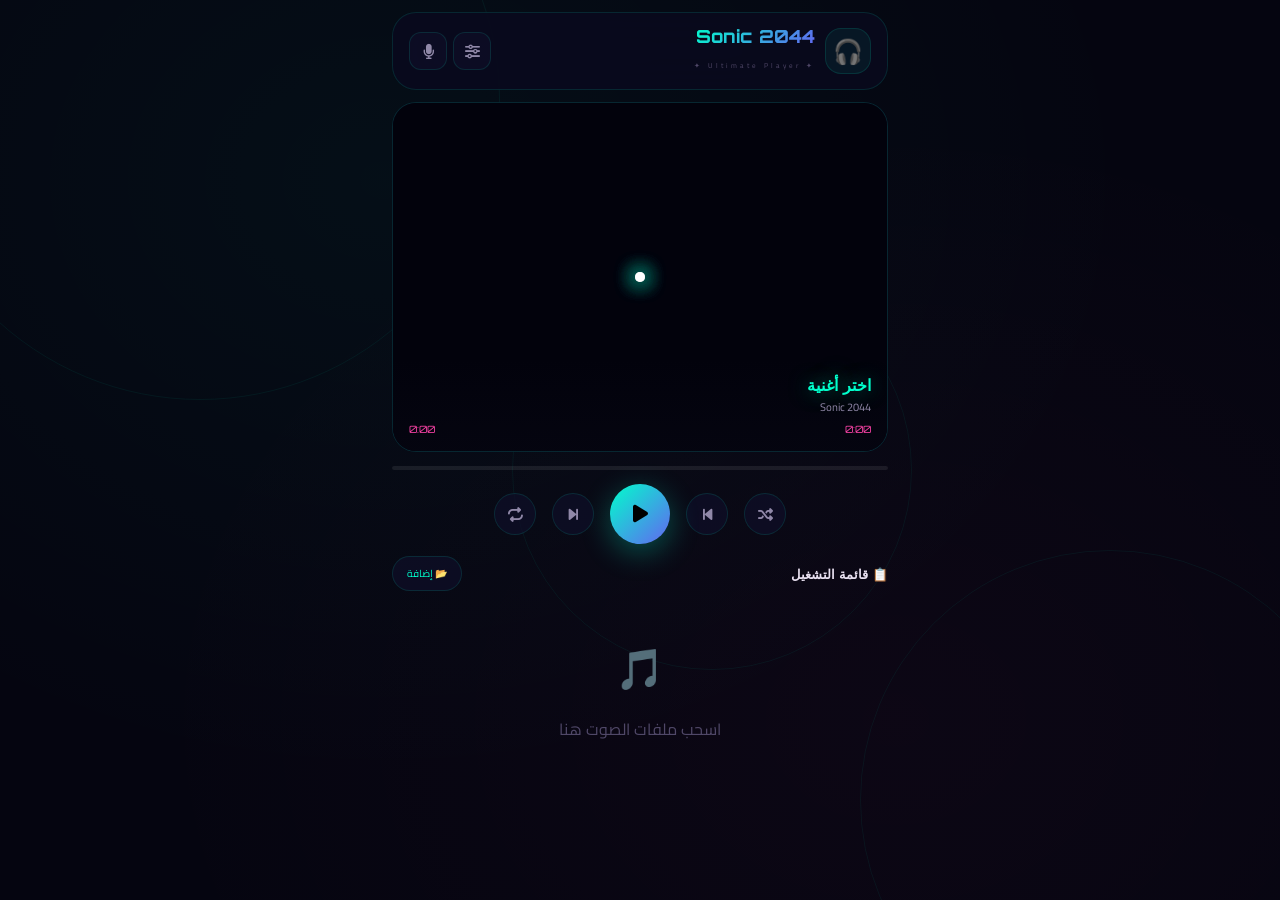
==== commit 72210a5f: "💖 Auto Deploy - Generated files [skip ci]" ====
--- a/index.html
+++ b/index.html
@@ -3,156 +3,156 @@
 <head>
     <meta charset="UTF-8">
     <meta name="viewport" content="width=device-width, initial-scale=1.0, maximum-scale=1.0, user-scalable=no, viewport-fit=cover">
-    <title>🎨 AI Art Studio 2044</title>
-    <link href="https://fonts.googleapis.com/css2?family=Cairo:wght@300;400;500;600;700;800;900&family=Playfair+Display:wght@400;600;700;800;900&display=swap" rel="stylesheet">
+    <title>🎧 Sonic 2044</title>
+    <link href="https://fonts.googleapis.com/css2?family=Cairo:wght@300;400;500;600;700;800;900&family=Orbitron:wght@400;600;700;800;900&display=swap" rel="stylesheet">
     <link rel="stylesheet" href="https://cdnjs.cloudflare.com/ajax/libs/font-awesome/6.4.0/css/all.min.css">
     <link rel="stylesheet" href="style.css">
 </head>
 <body>
-    <div class="bg-mesh"></div>
-    <div class="bg-orb bg-orb-1"></div>
-    <div class="bg-orb bg-orb-2"></div>
-    <div class="bg-orb bg-orb-3"></div>
+    <div class="bg-void"></div>
+    <div class="bg-ring bg-ring-1"></div>
+    <div class="bg-ring bg-ring-2"></div>
+    <div class="bg-ring bg-ring-3"></div>
     <div id="particlesContainer"></div>
 
     <div class="app">
         <!-- Header -->
         <div class="header">
             <div class="header-left">
-                <div class="logo">🎨</div>
+                <div class="logo">🎧</div>
                 <div class="header-text">
-                    <h1>AI Art Studio 2044</h1>
-                    <span>✦ Ultimate Edition ✦</span>
+                    <h1>Sonic 2044</h1>
+                    <span>✦ Ultimate Player ✦</span>
                 </div>
             </div>
             <div class="header-right">
-                <button class="btn-icon" onclick="switchTab('generate')" id="tabGenerate"><i class="fas fa-wand-magic-sparkles"></i></button>
-                <button class="btn-icon" onclick="switchTab('filters')" id="tabFilters"><i class="fas fa-filter"></i></button>
-                <button class="btn-icon" onclick="switchTab('gallery')" id="tabGallery"><i class="fas fa-images"></i></button>
+                <button class="btn-icon" onclick="toggleEQ()" id="btnEQ"><i class="fas fa-sliders"></i></button>
+                <button class="btn-icon" onclick="toggleLyrics()" id="btnLyrics"><i class="fas fa-microphone"></i></button>
             </div>
         </div>
 
-        <!-- Tab: Generate -->
-        <div class="tab-content active" id="tabContentGenerate">
-            <div class="generate-section">
-                <div class="prompt-card">
-                    <div class="card-header">
-                        <i class="fas fa-wand-magic-sparkles"></i>
-                        <span>توليد بالذكاء الاصطناعي</span>
-                    </div>
-                    <textarea class="prompt-input" id="promptInput" placeholder="اكتب وصف للصورة... مثال: غروب شمس على شاطئ استوائي بأسلوب سايبربانك"></textarea>
-                    <div class="style-chips">
-                        <span class="style-label">الأسلوب:</span>
-                        <button class="style-chip active" onclick="selectStyle('realistic', this)">📷 واقعي</button>
-                        <button class="style-chip" onclick="selectStyle('cyberpunk', this)">🌃 سايبربانك</button>
-                        <button class="style-chip" onclick="selectStyle('anime', this)">🎌 أنمي</button>
-                        <button class="style-chip" onclick="selectStyle('oil', this)">🖌️ زيتي</button>
-                        <button class="style-chip" onclick="selectStyle('pixel', this)">👾 بيكسل</button>
-                        <button class="style-chip" onclick="selectStyle('watercolor', this)">🎨 مائي</button>
-                        <button class="style-chip" onclick="selectStyle('sketch', this)">✏️ رسم</button>
-                        <button class="style-chip" onclick="selectStyle('abstract', this)">🌀 تجريدي</button>
-                    </div>
-                    <div class="size-options">
-                        <span class="style-label">الحجم:</span>
-                        <button class="style-chip active" onclick="selectSize('512', this)">512x512</button>
-                        <button class="style-chip" onclick="selectSize('768', this)">768x768</button>
-                        <button class="style-chip" onclick="selectSize('1024', this)">1024x1024</button>
-                    </div>
-                    <button class="btn-generate" id="btnGenerate" onclick="generateImage()">
-                        <i class="fas fa-wand-magic-sparkles"></i> توليد الصورة
-                    </button>
-                    <div class="sample-prompts">
-                        <span class="style-label">اقتراحات:</span>
-                        <div class="samples-grid">
-                            <button class="sample-prompt" onclick="usePrompt('قلعة عائمة في السماء عند الغروب')">🏰 قلعة عائمة</button>
-                            <button class="sample-prompt" onclick="usePrompt('غابة مضيئة مع كائنات فضائية')">🌲 غابة مضيئة</button>
-                            <button class="sample-prompt" onclick="usePrompt('مدينة مستقبلية تحت الماء')">🌊 مدينة تحت الماء</button>
-                            <button class="sample-prompt" onclick="usePrompt('تنين يطير فوق جبال مغطاة بالثلوج')">🐉 تنين وجبال</button>
-                        </div>
-                    </div>
+        <!-- 3D Visualizer -->
+        <div class="visualizer-3d" id="visualizer3D">
+            <canvas id="vizCanvas"></canvas>
+            <div class="viz-overlay">
+                <div class="track-info">
+                    <div class="track-title" id="trackTitle">اختر أغنية</div>
+                    <div class="track-artist" id="trackArtist">Sonic 2044</div>
                 </div>
-                <div class="result-card" id="resultCard" style="display:none">
-                    <div class="card-header">
-                        <i class="fas fa-image"></i>
-                        <span>النتيجة</span>
-                    </div>
-                    <div class="result-image-wrap">
-                        <div class="loading-spinner" id="loadingSpinner">
-                            <div class="spinner"></div>
-                            <p>🤖 جاري التوليد...</p>
-                        </div>
-                        <img id="resultImage" src="" alt="Generated Art" style="display:none">
-                    </div>
-                    <div class="result-actions">
-                        <button class="btn-action" onclick="saveToGallery()"><i class="fas fa-save"></i> حفظ</button>
-                        <button class="btn-action" onclick="downloadImage()"><i class="fas fa-download"></i> تحميل</button>
-                        <button class="btn-action" onclick="shareImage()"><i class="fas fa-share"></i> مشاركة</button>
-                        <button class="btn-action" onclick="addFilters()"><i class="fas fa-filter"></i> فلاتر</button>
-                    </div>
+                <div class="track-time">
+                    <span id="currentTime">0:00</span>
+                    <span id="totalTime">0:00</span>
                 </div>
             </div>
         </div>
 
-        <!-- Tab: Filters -->
-        <div class="tab-content" id="tabContentFilters">
-            <div class="filters-section">
-                <div class="upload-area" onclick="document.getElementById('filterImageInput').click()">
-                    <div class="upload-icon">🖼️</div>
-                    <h3>ارفع صورة لتطبيق الفلاتر</h3>
-                    <p>JPG, PNG, WEBP</p>
+        <!-- Progress Bar -->
+        <div class="progress-section">
+            <div class="progress-track" id="progressTrack" onclick="seek(event)">
+                <div class="progress-fill" id="progressFill"></div>
+                <div class="progress-thumb" id="progressThumb"></div>
+            </div>
+        </div>
+
+        <!-- Controls -->
+        <div class="controls">
+            <button class="ctrl-btn" onclick="toggleShuffle()" id="shuffleBtn"><i class="fas fa-shuffle"></i></button>
+            <button class="ctrl-btn" onclick="prevTrack()"><i class="fas fa-backward-step"></i></button>
+            <button class="ctrl-play" id="playBtn" onclick="togglePlay()"><i class="fas fa-play" id="playIcon"></i></button>
+            <button class="ctrl-btn" onclick="nextTrack()"><i class="fas fa-forward-step"></i></button>
+            <button class="ctrl-btn" onclick="toggleRepeat()" id="repeatBtn"><i class="fas fa-repeat"></i></button>
+        </div>
+
+        <!-- EQ Panel -->
+        <div class="eq-panel" id="eqPanel" style="display:none">
+            <div class="eq-header">
+                <h3>🎛️ Equalizer</h3>
+                <div class="eq-presets">
+                    <button class="preset-btn active" onclick="setPreset('flat', this)">مسطح</button>
+                    <button class="preset-btn" onclick="setPreset('bass', this)">Bass</button>
+                    <button class="preset-btn" onclick="setPreset('treble', this)">Treble</button>
+                    <button class="preset-btn" onclick="setPreset('vocal', this)">Vocal</button>
+                    <button class="preset-btn" onclick="setPreset('rock', this)">Rock</button>
                 </div>
-                <input type="file" id="filterImageInput" accept="image/*" style="display:none" onchange="loadFilterImage(this)">
-                <div class="filter-preview" id="filterPreview" style="display:none">
-                    <canvas id="filterCanvas"></canvas>
-                    <div class="filter-list">
-                        <h4>🎨 الفلاتر</h4>
-                        <div class="filter-grid">
-                            <button class="filter-btn" onclick="applyFilter('none')">🔲 بدون</button>
-                            <button class="filter-btn" onclick="applyFilter('grayscale')">⬜ رمادي</button>
-                            <button class="filter-btn" onclick="applyFilter('sepia')">🟤 بني</button>
-                            <button class="filter-btn" onclick="applyFilter('invert')">🔄 معكوس</button>
-                            <button class="filter-btn" onclick="applyFilter('vibrant')">🌈 زاهي</button>
-                            <button class="filter-btn" onclick="applyFilter('neon')">💜 نيون</button>
-                            <button class="filter-btn" onclick="applyFilter('pixelate')">👾 بيكسل</button>
-                            <button class="filter-btn" onclick="applyFilter('blur')">🌫️ ضبابي</button>
-                            <button class="filter-btn" onclick="applyFilter('sharpen')">🔪 حاد</button>
-                            <button class="filter-btn" onclick="applyFilter('emboss')">🗿 محفور</button>
-                            <button class="filter-btn" onclick="applyFilter('vintage')">📜 قديم</button>
-                            <button class="filter-btn" onclick="applyFilter('cool')">❄️ بارد</button>
-                        </div>
-                        <button class="btn-generate" onclick="saveFilteredImage()"><i class="fas fa-save"></i> حفظ الصورة المعدلة</button>
-                    </div>
+            </div>
+            <div class="eq-sliders">
+                <div class="eq-band">
+                    <input type="range" class="eq-slider" id="eq0" min="-12" max="12" value="0" orient="vertical" oninput="updateEQ()">
+                    <span>60Hz</span>
+                </div>
+                <div class="eq-band">
+                    <input type="range" class="eq-slider" id="eq1" min="-12" max="12" value="0" orient="vertical" oninput="updateEQ()">
+                    <span>170Hz</span>
+                </div>
+                <div class="eq-band">
+                    <input type="range" class="eq-slider" id="eq2" min="-12" max="12" value="0" orient="vertical" oninput="updateEQ()">
+                    <span>310Hz</span>
+                </div>
+                <div class="eq-band">
+                    <input type="range" class="eq-slider" id="eq3" min="-12" max="12" value="0" orient="vertical" oninput="updateEQ()">
+                    <span>600Hz</span>
+                </div>
+                <div class="eq-band">
+                    <input type="range" class="eq-slider" id="eq4" min="-12" max="12" value="0" orient="vertical" oninput="updateEQ()">
+                    <span>1kHz</span>
+                </div>
+                <div class="eq-band">
+                    <input type="range" class="eq-slider" id="eq5" min="-12" max="12" value="0" orient="vertical" oninput="updateEQ()">
+                    <span>3kHz</span>
+                </div>
+                <div class="eq-band">
+                    <input type="range" class="eq-slider" id="eq6" min="-12" max="12" value="0" orient="vertical" oninput="updateEQ()">
+                    <span>6kHz</span>
+                </div>
+                <div class="eq-band">
+                    <input type="range" class="eq-slider" id="eq7" min="-12" max="12" value="0" orient="vertical" oninput="updateEQ()">
+                    <span>12kHz</span>
+                </div>
+                <div class="eq-band">
+                    <input type="range" class="eq-slider" id="eq8" min="-12" max="12" value="0" orient="vertical" oninput="updateEQ()">
+                    <span>14kHz</span>
+                </div>
+                <div class="eq-band">
+                    <input type="range" class="eq-slider" id="eq9" min="-12" max="12" value="0" orient="vertical" oninput="updateEQ()">
+                    <span>16kHz</span>
+                </div>
+            </div>
+            <div class="eq-extra">
+                <div class="extra-knob">
+                    <span>🔊 Bass Boost</span>
+                    <input type="range" class="gold-slider" id="bassBoost" min="0" max="100" value="30" oninput="updateBass()">
+                </div>
+                <div class="extra-knob">
+                    <span>🌐 3D Spatial</span>
+                    <input type="range" class="gold-slider" id="spatial" min="0" max="100" value="50" oninput="updateSpatial()">
                 </div>
             </div>
         </div>
 
-        <!-- Tab: Gallery -->
-        <div class="tab-content" id="tabContentGallery">
-            <div class="gallery-section">
-                <div class="gallery-header">
-                    <h3><i class="fas fa-images"></i> معرضي الشخصي</h3>
-                    <button class="btn-action" onclick="clearGallery()"><i class="fas fa-trash"></i> حذف الكل</button>
-                </div>
-                <div class="gallery-grid" id="galleryGrid">
-                    <div class="empty-gallery">
-                        <div class="empty-icon">🖼️</div>
-                        <p>المعرض فارغ</p>
-                        <span>ابدأ بتوليد الصور لإضافتها هنا</span>
-                    </div>
-                </div>
+        <!-- Lyrics Panel -->
+        <div class="lyrics-panel" id="lyricsPanel" style="display:none">
+            <div class="lyrics-header">
+                <h3>🎤 كلمات الأغنية</h3>
+                <button class="btn-action" onclick="editLyrics()">✏️ تحرير</button>
+            </div>
+            <div class="lyrics-content" id="lyricsContent">
+                <p class="lyrics-line">🎵 اختر أغنية لعرض الكلمات</p>
+                <p class="lyrics-line">✨ الكلمات تظهر هنا بتأثير متحرك</p>
             </div>
         </div>
-    </div>
 
-    <!-- Image Preview Modal -->
-    <div class="modal-overlay" id="modalOverlay" onclick="closeModal()">
-        <div class="modal-content" onclick="event.stopPropagation()">
-            <button class="modal-close" onclick="closeModal()">✕</button>
-            <img id="modalImage" src="" alt="Preview">
-            <div class="modal-actions">
-                <button class="btn-action" onclick="downloadModalImage()"><i class="fas fa-download"></i></button>
-                <button class="btn-action" onclick="shareModalImage()"><i class="fas fa-share"></i></button>
-                <button class="btn-action" onclick="deleteModalImage()"><i class="fas fa-trash"></i></button>
+        <!-- Playlist -->
+        <div class="playlist-section">
+            <div class="playlist-header">
+                <h3>📋 قائمة التشغيل</h3>
+                <button class="btn-action" onclick="document.getElementById('audioInput').click()">📂 إضافة</button>
+                <input type="file" id="audioInput" accept="audio/*" multiple style="display:none" onchange="addFiles(this)">
+            </div>
+            <div class="playlist" id="playlist">
+                <div class="empty-playlist">
+                    <span>🎵</span>
+                    <p>اسحب ملفات الصوت هنا</p>
+                </div>
             </div>
         </div>
     </div>
@@ -161,10 +161,10 @@
 
     <script src="storage.js"></script>
     <script src="particles.js"></script>
-    <script src="prompts.js"></script>
-    <script src="filters.js"></script>
-    <script src="effects.js"></script>
-    <script src="gallery.js"></script>
+    <script src="visualizer.js"></script>
+    <script src="equalizer.js"></script>
+    <script src="lyrics.js"></script>
+    <script src="player.js"></script>
     <script src="app.js"></script>
 </body>
 </html>
--- a/style.css
+++ b/style.css
@@ -1,104 +1,98 @@
 *{margin:0;padding:0;box-sizing:border-box}
-:root{--bg:#08081a;--card:rgba(15,15,35,0.85);--card2:rgba(20,20,45,0.7);--text:#f0e8ff;--text2:#a098c0;--text3:#605878;--accent:#a855f7;--accent2:#6366f1;--accent3:#ec4899;--accent4:#06b6d4;--glass:rgba(168,85,247,0.08);--border:rgba(168,85,247,0.15);--radius:22px;--radius-sm:14px;--radius-xs:10px}
+:root{--bg:#050510;--card:rgba(10,10,30,0.85);--card2:rgba(15,15,40,0.7);--text:#e8e0f0;--text2:#9088a8;--text3:#504868;--accent:#00ffcc;--accent2:#ff44aa;--accent3:#ffaa00;--accent4:#6366f1;--glass:rgba(0,255,204,0.06);--border:rgba(0,255,204,0.12);--radius:24px;--radius-sm:16px;--radius-xs:12px}
 body{font-family:'Cairo',sans-serif;background:var(--bg);color:var(--text);min-height:100vh;overflow-x:hidden;-webkit-tap-highlight-color:transparent;direction:rtl;user-select:none}
 
-.bg-mesh{position:fixed;inset:0;z-index:0;background:conic-gradient(from 0deg at 50% 50%,#08081a 0%,#0d0d2a 25%,#0a0a20 50%,#0f0f28 75%,#08081a 100%);animation:meshRotate 30s linear infinite;opacity:0.6}
-@keyframes meshRotate{to{filter:hue-rotate(30deg)}}
-.bg-orb{position:fixed;border-radius:50%;filter:blur(120px);opacity:0.2;z-index:0;animation:orbFloat 12s ease-in-out infinite}
-.bg-orb-1{width:400px;height:400px;background:var(--accent);top:-20%;left:-20%}
-.bg-orb-2{width:350px;height:350px;background:var(--accent4);bottom:-15%;right:-15%;animation-delay:-5s}
-.bg-orb-3{width:300px;height:300px;background:var(--accent3);top:40%;left:50%;animation-delay:-3s}
-@keyframes orbFloat{0%,100%{transform:translate(0,0) scale(1)}33%{transform:translate(50px,-40px) scale(1.2)}66%{transform:translate(-40px,30px) scale(0.9)}}
+.bg-void{position:fixed;inset:0;z-index:0;background:radial-gradient(ellipse at 30% 20%,rgba(0,255,204,0.04) 0%,transparent 60%),radial-gradient(ellipse at 70% 80%,rgba(255,68,170,0.03) 0%,transparent 60%),var(--bg)}
+.bg-ring{position:fixed;border-radius:50%;border:1px solid rgba(0,255,204,0.06);z-index:0;pointer-events:none;animation:ringRotate 30s linear infinite}
+.bg-ring-1{width:600px;height:600px;top:-200px;left:-100px;animation-duration:25s}
+.bg-ring-2{width:500px;height:500px;bottom:-150px;right:-80px;animation-duration:35s;animation-direction:reverse}
+.bg-ring-3{width:400px;height:400px;top:30%;left:40%;animation-duration:40s}
+@keyframes ringRotate{to{transform:rotate(360deg)}}
 
-.app{width:100%;max-width:600px;margin:0 auto;padding:12px;position:relative;z-index:1}
+.app{width:100%;max-width:520px;margin:0 auto;padding:12px;position:relative;z-index:1}
 
-.header{display:flex;align-items:center;justify-content:space-between;padding:12px 16px;background:var(--card);backdrop-filter:blur(40px);border-radius:var(--radius);border:1px solid var(--border);margin-bottom:14px;box-shadow:0 8px 30px rgba(0,0,0,0.3)}
+.header{display:flex;align-items:center;justify-content:space-between;padding:12px 16px;background:var(--card);backdrop-filter:blur(40px);border-radius:var(--radius);border:1px solid var(--border);margin-bottom:12px}
 .header-left{display:flex;align-items:center;gap:10px}
 .logo{width:46px;height:46px;background:var(--glass);border:1px solid var(--border);border-radius:var(--radius-sm);display:flex;align-items:center;justify-content:center;font-size:24px;animation:logoGlow 3s ease-in-out infinite}
-@keyframes logoGlow{0%,100%{box-shadow:0 0 20px rgba(168,85,247,0.3)}50%{box-shadow:0 0 35px rgba(99,102,241,0.6)}}
-.header-text h1{font-family:'Playfair Display',serif;font-size:19px;font-weight:700;background:linear-gradient(135deg,#a855f7,#6366f1);-webkit-background-clip:text;-webkit-text-fill-color:transparent}
-.header-text span{font-size:8px;color:var(--text3);letter-spacing:3px}
+@keyframes logoGlow{0%,100%{box-shadow:0 0 20px rgba(0,255,204,0.3)}50%{box-shadow:0 0 35px rgba(255,68,170,0.6)}}
+.header-text h1{font-family:'Orbitron',sans-serif;font-size:18px;font-weight:800;background:linear-gradient(135deg,#00ffcc,#6366f1);-webkit-background-clip:text;-webkit-text-fill-color:transparent}
+.header-text span{font-size:7px;color:var(--text3);letter-spacing:3px}
 .header-right{display:flex;gap:6px}
 .btn-icon{width:38px;height:38px;background:var(--card2);border:1px solid var(--border);border-radius:var(--radius-xs);display:flex;align-items:center;justify-content:center;cursor:pointer;font-size:15px;color:var(--text2);transition:all 0.3s}
 .btn-icon:hover{border-color:var(--accent);color:var(--accent)}
-.btn-icon.active{background:var(--glass);border-color:var(--accent);color:var(--accent);box-shadow:0 0 20px rgba(168,85,247,0.3)}
+.btn-icon.active{background:var(--glass);border-color:var(--accent);color:var(--accent);box-shadow:0 0 20px rgba(0,255,204,0.3)}
 
-.tab-content{display:none;animation:fadeSlide 0.4s ease}
-.tab-content.active{display:block}
-@keyframes fadeSlide{from{opacity:0;transform:translateY(15px)}to{opacity:1;transform:translateY(0)}}
+/* 3D Visualizer */
+.visualizer-3d{position:relative;width:100%;aspect-ratio:1;max-height:350px;background:var(--card);backdrop-filter:blur(40px);border-radius:var(--radius);border:1px solid var(--border);overflow:hidden;margin-bottom:10px}
+.visualizer-3d canvas{width:100%;height:100%}
+.viz-overlay{position:absolute;bottom:0;left:0;right:0;padding:16px;background:linear-gradient(to top,rgba(5,5,16,0.9),transparent)}
+.track-title{font-family:'Orbitron',sans-serif;font-size:16px;font-weight:700;color:var(--accent);margin-bottom:2px;text-shadow:0 0 20px rgba(0,255,204,0.5)}
+.track-artist{font-size:11px;color:var(--text2)}
+.track-time{display:flex;justify-content:space-between;font-family:'Orbitron',sans-serif;font-size:10px;color:var(--accent2);margin-top:6px}
 
-/* Generate Section */
-.prompt-card{background:var(--card);backdrop-filter:blur(40px);border-radius:var(--radius);border:1px solid var(--border);padding:18px;margin-bottom:14px;box-shadow:0 8px 30px rgba(0,0,0,0.3)}
-.card-header{display:flex;align-items:center;gap:8px;margin-bottom:14px;color:var(--accent);font-weight:600;font-size:13px}
-.prompt-input{width:100%;min-height:80px;background:var(--card2);border:1px solid var(--border);border-radius:var(--radius-sm);color:var(--text);font-size:13px;font-family:'Cairo',sans-serif;padding:14px;resize:vertical;outline:none;transition:all 0.3s}
-.prompt-input:focus{border-color:var(--accent);box-shadow:0 0 25px rgba(168,85,247,0.15)}
-.prompt-input::placeholder{color:var(--text3)}
-.style-chips,.size-options{margin-top:12px;display:flex;flex-wrap:wrap;align-items:center;gap:6px}
-.style-label{font-size:10px;color:var(--text3);white-space:nowrap}
-.style-chip{padding:6px 12px;background:var(--card2);border:1px solid var(--border);color:var(--text2);cursor:pointer;border-radius:20px;font-size:10px;font-family:'Cairo',sans-serif;transition:all 0.3s;white-space:nowrap}
-.style-chip:hover{border-color:var(--accent2);color:var(--text)}
-.style-chip.active{background:var(--glass);border-color:var(--accent);color:var(--accent);font-weight:600}
+/* Progress */
+.progress-section{padding:4px 0;margin-bottom:10px}
+.progress-track{width:100%;height:4px;background:rgba(255,255,255,0.08);border-radius:2px;cursor:pointer;position:relative}
+.progress-fill{height:100%;background:linear-gradient(90deg,var(--accent),var(--accent2),var(--accent3));border-radius:2px;width:0;transition:width 0.1s linear}
+.progress-thumb{position:absolute;top:-6px;width:16px;height:16px;background:#fff;border-radius:50%;box-shadow:0 0 15px rgba(0,255,204,0.6);transform:translateX(-50%);left:0;display:none}
+.progress-track:hover .progress-thumb{display:block}
 
-.btn-generate{width:100%;padding:14px;margin-top:14px;background:linear-gradient(135deg,var(--accent),var(--accent2));border:none;color:#fff;font-weight:700;font-size:14px;border-radius:var(--radius-sm);cursor:pointer;font-family:'Cairo',sans-serif;box-shadow:0 10px 30px rgba(168,85,247,0.3);transition:all 0.3s;display:flex;align-items:center;justify-content:center;gap:8px}
-.btn-generate:hover{transform:translateY(-2px);box-shadow:0 15px 40px rgba(99,102,241,0.5)}
-.btn-generate:active{transform:scale(0.97)}
-.btn-generate:disabled{opacity:0.5;pointer-events:none}
+/* Controls */
+.controls{display:flex;align-items:center;justify-content:center;gap:16px;margin-bottom:12px}
+.ctrl-btn{width:42px;height:42px;background:var(--card2);border:1px solid var(--border);border-radius:50%;display:flex;align-items:center;justify-content:center;cursor:pointer;font-size:15px;color:var(--text2);transition:all 0.3s}
+.ctrl-btn:hover{border-color:var(--accent);color:var(--accent)}
+.ctrl-btn.active{border-color:var(--accent);color:var(--accent);box-shadow:0 0 20px rgba(0,255,204,0.3)}
+.ctrl-play{width:60px;height:60px;background:linear-gradient(135deg,var(--accent),var(--accent4));border:none;border-radius:50%;display:flex;align-items:center;justify-content:center;cursor:pointer;font-size:20px;color:#000;box-shadow:0 8px 30px rgba(0,255,204,0.3);transition:all 0.3s}
+.ctrl-play:hover{transform:scale(1.05);box-shadow:0 12px 40px rgba(99,102,241,0.5)}
+.ctrl-play:active{transform:scale(0.95)}
 
-.sample-prompts{margin-top:14px}
-.samples-grid{display:grid;grid-template-columns:repeat(2,1fr);gap:6px;margin-top:8px}
-.sample-prompt{padding:8px 12px;background:var(--card2);border:1px solid var(--border);color:var(--text2);cursor:pointer;border-radius:var(--radius-xs);font-size:10px;font-family:'Cairo',sans-serif;transition:all 0.3s;text-align:right}
-.sample-prompt:hover{border-color:var(--accent3);color:var(--text);background:rgba(236,72,153,0.06)}
+/* EQ Panel */
+.eq-panel{background:var(--card);backdrop-filter:blur(40px);border-radius:var(--radius);border:1px solid var(--border);padding:16px;margin-bottom:12px;animation:slideDown 0.4s ease}
+@keyframes slideDown{from{opacity:0;max-height:0}to{opacity:1;max-height:500px}}
+.eq-header{display:flex;align-items:center;justify-content:space-between;margin-bottom:14px;flex-wrap:wrap;gap:8px}
+.eq-header h3{font-family:'Orbitron',sans-serif;font-size:13px;font-weight:700;color:var(--accent)}
+.eq-presets{display:flex;gap:4px;flex-wrap:wrap}
+.preset-btn{padding:5px 10px;background:var(--card2);border:1px solid var(--border);color:var(--text2);cursor:pointer;border-radius:15px;font-size:9px;font-family:'Cairo',sans-serif;transition:all 0.3s}
+.preset-btn.active{background:var(--accent);border-color:var(--accent);color:#000;font-weight:700}
+.eq-sliders{display:flex;justify-content:center;gap:8px;margin-bottom:14px}
+.eq-band{display:flex;flex-direction:column;align-items:center;gap:6px}
+.eq-slider{-webkit-appearance:slider-vertical;appearance:slider-vertical;width:24px;height:100px;background:rgba(0,255,204,0.15);border-radius:4px;outline:none;cursor:pointer}
+.eq-slider::-webkit-slider-thumb{-webkit-appearance:none;width:20px;height:8px;background:var(--accent);border-radius:4px;box-shadow:0 0 15px rgba(0,255,204,0.5)}
+.eq-band span{font-size:7px;color:var(--text3);font-family:'Orbitron',sans-serif}
+.eq-extra{display:flex;gap:20px;justify-content:center}
+.extra-knob{display:flex;flex-direction:column;align-items:center;gap:4px}
+.extra-knob span{font-size:9px;color:var(--text2)}
+.gold-slider{width:100px;height:3px;-webkit-appearance:none;appearance:none;background:rgba(0,255,204,0.15);border-radius:2px;outline:none;cursor:pointer}
+.gold-slider::-webkit-slider-thumb{-webkit-appearance:none;width:18px;height:18px;background:var(--accent);border-radius:50%;cursor:pointer;box-shadow:0 0 15px rgba(0,255,204,0.5)}
 
-.result-card{background:var(--card);backdrop-filter:blur(40px);border-radius:var(--radius);border:1px solid var(--border);padding:18px;box-shadow:0 8px 30px rgba(0,0,0,0.3)}
-.result-image-wrap{width:100%;aspect-ratio:1;background:var(--card2);border-radius:var(--radius-sm);display:flex;align-items:center;justify-content:center;overflow:hidden;position:relative}
-.result-image-wrap img{width:100%;height:100%;object-fit:contain;border-radius:var(--radius-sm)}
-.loading-spinner{text-align:center}
-.spinner{width:50px;height:50px;border:4px solid rgba(168,85,247,0.2);border-top-color:var(--accent);border-radius:50%;animation:spin 0.8s linear infinite;margin:0 auto 12px}
-@keyframes spin{to{transform:rotate(360deg)}}
-.loading-spinner p{color:var(--text3);font-size:12px}
+/* Lyrics Panel */
+.lyrics-panel{background:var(--card);backdrop-filter:blur(40px);border-radius:var(--radius);border:1px solid var(--border);padding:16px;margin-bottom:12px;max-height:200px;overflow-y:auto;animation:slideDown 0.4s ease}
+.lyrics-header{display:flex;align-items:center;justify-content:space-between;margin-bottom:10px}
+.lyrics-header h3{font-family:'Orbitron',sans-serif;font-size:13px;font-weight:700;color:var(--accent2)}
+.lyrics-line{padding:6px 0;font-size:13px;color:var(--text2);text-align:center;transition:all 0.3s;border-bottom:1px solid rgba(255,255,255,0.03)}
+.lyrics-line.active{color:var(--accent);font-size:16px;font-weight:700;text-shadow:0 0 15px rgba(0,255,204,0.4)}
 
-.result-actions{display:flex;gap:6px;margin-top:12px;flex-wrap:wrap}
-.btn-action{padding:8px 14px;background:var(--card2);border:1px solid var(--border);color:var(--text2);cursor:pointer;border-radius:20px;font-size:10px;font-family:'Cairo',sans-serif;transition:all 0.3s;display:flex;align-items:center;gap:5px}
-.btn-action:hover{border-color:var(--accent);color:var(--accent)}
+/* Playlist */
+.playlist-section{margin-top:8px;padding-bottom:30px}
+.playlist-header{display:flex;align-items:center;justify-content:space-between;margin-bottom:10px}
+.playlist-header h3{font-family:'Orbitron',sans-serif;font-size:13px;font-weight:700;color:var(--text)}
+.btn-action{padding:7px 14px;background:var(--card2);border:1px solid var(--border);color:var(--accent);cursor:pointer;border-radius:20px;font-size:10px;font-family:'Cairo',sans-serif;transition:all 0.3s}
+.btn-action:hover{border-color:var(--accent);box-shadow:0 0 15px rgba(0,255,204,0.2)}
+.playlist{display:flex;flex-direction:column;gap:5px}
+.track-item{display:flex;align-items:center;gap:10px;padding:10px 12px;background:var(--card2);border:1px solid var(--border);border-radius:var(--radius-sm);cursor:pointer;transition:all 0.3s}
+.track-item:hover{border-color:var(--accent);background:var(--glass)}
+.track-item.active{border-color:var(--accent);background:rgba(0,255,204,0.06);box-shadow:0 0 15px rgba(0,255,204,0.1)}
+.track-item .t-icon{font-size:22px;width:30px;text-align:center}
+.track-item .t-info{flex:1;min-width:0}
+.track-item .t-name{font-size:11px;font-weight:600;white-space:nowrap;overflow:hidden;text-overflow:ellipsis}
+.track-item .t-size{font-size:9px;color:var(--text3)}
+.track-item .t-del{color:#ff4466;cursor:pointer;opacity:0.5;transition:0.3s;padding:5px}
+.track-item .t-del:hover{opacity:1}
+.empty-playlist{text-align:center;padding:30px;color:var(--text3)}
+.empty-playlist span{font-size:40px;display:block;margin-bottom:8px}
 
-/* Filters Section */
-.upload-area{background:var(--card);backdrop-filter:blur(40px);border:2px dashed var(--border);border-radius:var(--radius);padding:50px 20px;text-align:center;cursor:pointer;transition:all 0.3s;margin-bottom:14px}
-.upload-area:hover{border-color:var(--accent);background:rgba(168,85,247,0.03)}
-.upload-icon{font-size:50px;margin-bottom:10px}
-.upload-area h3{font-size:16px;font-weight:700;color:var(--text);margin-bottom:4px}
-.upload-area p{font-size:10px;color:var(--text3)}
-.filter-preview{background:var(--card);border-radius:var(--radius);border:1px solid var(--border);padding:18px}
-.filter-preview canvas{width:100%;border-radius:var(--radius-sm);margin-bottom:14px}
-.filter-list h4{font-size:13px;color:var(--text);margin-bottom:10px}
-.filter-grid{display:grid;grid-template-columns:repeat(4,1fr);gap:6px;margin-bottom:14px}
-.filter-btn{padding:10px 6px;background:var(--card2);border:1px solid var(--border);color:var(--text2);cursor:pointer;border-radius:var(--radius-xs);font-size:9px;font-family:'Cairo',sans-serif;transition:all 0.3s}
-.filter-btn:hover{border-color:var(--accent);color:var(--accent)}
-.filter-btn.active{background:var(--glass);border-color:var(--accent);color:var(--accent)}
-
-/* Gallery Section */
-.gallery-header{display:flex;align-items:center;justify-content:space-between;margin-bottom:12px}
-.gallery-header h3{font-size:15px;font-weight:700;color:var(--text);display:flex;align-items:center;gap:8px}
-.gallery-grid{display:grid;grid-template-columns:repeat(3,1fr);gap:8px}
-.gallery-item{aspect-ratio:1;background:var(--card2);border:1px solid var(--border);border-radius:var(--radius-sm);overflow:hidden;cursor:pointer;transition:all 0.3s;position:relative}
-.gallery-item:hover{border-color:var(--accent);box-shadow:0 0 20px rgba(168,85,247,0.2);transform:scale(1.03)}
-.gallery-item img{width:100%;height:100%;object-fit:cover}
-.gallery-item .item-date{position:absolute;bottom:4px;right:4px;background:rgba(0,0,0,0.7);padding:2px 6px;border-radius:8px;font-size:7px;color:var(--text2)}
-.empty-gallery{text-align:center;padding:40px;color:var(--text3);grid-column:1/-1}
-.empty-icon{font-size:50px;display:block;margin-bottom:8px}
-
-/* Modal */
-.modal-overlay{position:fixed;inset:0;background:rgba(0,0,0,0.92);z-index:200;display:none;align-items:center;justify-content:center;flex-direction:column}
-.modal-overlay.show{display:flex}
-.modal-content{max-width:90vw;max-height:85vh;position:relative}
-.modal-content img{max-width:100%;max-height:70vh;border-radius:var(--radius-sm);object-fit:contain}
-.modal-close{position:absolute;top:-10px;right:-10px;width:36px;height:36px;background:rgba(0,0,0,0.8);border:1px solid var(--border);color:#fff;border-radius:50%;cursor:pointer;font-size:16px;display:flex;align-items:center;justify-content:center;z-index:1}
-.modal-actions{display:flex;gap:8px;justify-content:center;margin-top:12px}
-
-/* Toast */
-.toast{position:fixed;bottom:35px;left:50%;transform:translateX(-50%) translateY(130px);background:var(--card);border:1px solid var(--accent);color:var(--text);padding:10px 22px;border-radius:25px;font-size:11px;z-index:300;transition:transform 0.4s cubic-bezier(0.175,0.885,0.32,1.275);font-family:'Cairo',sans-serif}
-.toast.show{transform:translateX(-50%) translateY(0)}
-
+.toast{position:fixed;bottom:35px;left:50%;transform:translateX(-50%) translateY(130px);background:var(--card);border:1px solid var(--accent);color:var(--text);padding:10px 22px;border-radius:25px;font-size:11px;z-index:300;transition:transform 0.4s cubic-bezier(0.175,0.885,0.32,1.275);font-family:'Cairo',sans-serif}.toast.show{transform:translateX(-50%) translateY(0)}
 .particle{position:fixed;border-radius:50%;pointer-events:none;z-index:0}
 @keyframes particleFloat{0%{transform:translateY(110vh) scale(0);opacity:0}15%{opacity:0.7}85%{opacity:0.1}100%{transform:translateY(-10vh) scale(1.5);opacity:0}}
 
-@media(max-width:400px){.filter-grid{grid-template-columns:repeat(3,1fr)}.gallery-grid{grid-template-columns:repeat(2,1fr)}}+@media(max-width:400px){.eq-sliders{gap:4px}.eq-slider{width:18px;height:70px}.controls{gap:10px}}
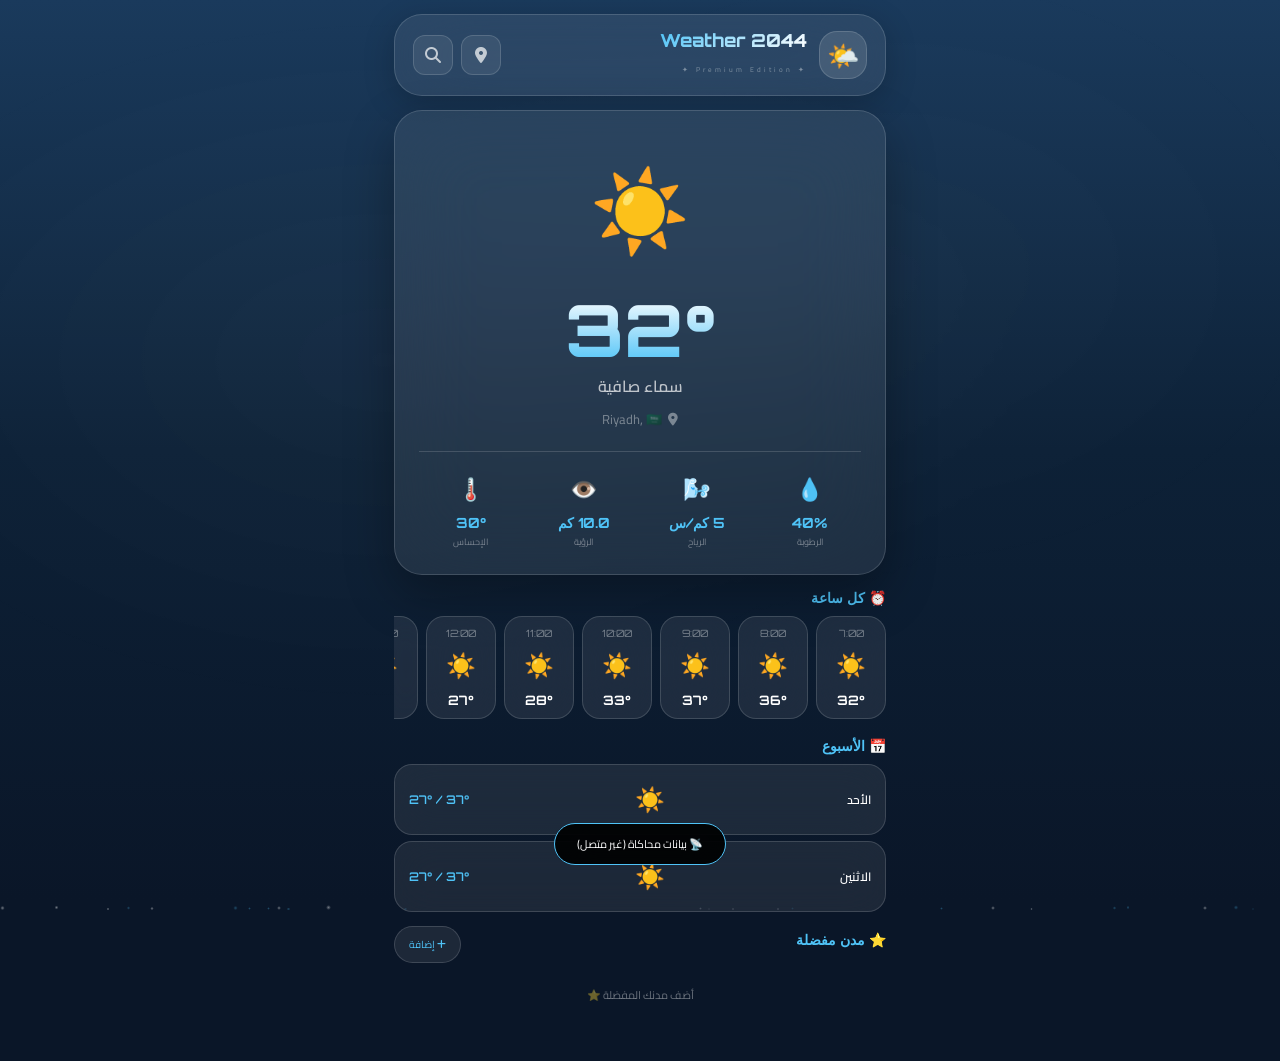
==== commit 001c4c0e: "💖 Auto Deploy - Generated files [skip ci]" ====
--- a/index.html
+++ b/index.html
@@ -3,156 +3,104 @@
 <head>
     <meta charset="UTF-8">
     <meta name="viewport" content="width=device-width, initial-scale=1.0, maximum-scale=1.0, user-scalable=no, viewport-fit=cover">
-    <title>🎧 Sonic 2044</title>
+    <title>🌤️ Weather 2044</title>
     <link href="https://fonts.googleapis.com/css2?family=Cairo:wght@300;400;500;600;700;800;900&family=Orbitron:wght@400;600;700;800;900&display=swap" rel="stylesheet">
     <link rel="stylesheet" href="https://cdnjs.cloudflare.com/ajax/libs/font-awesome/6.4.0/css/all.min.css">
     <link rel="stylesheet" href="style.css">
 </head>
 <body>
-    <div class="bg-void"></div>
-    <div class="bg-ring bg-ring-1"></div>
-    <div class="bg-ring bg-ring-2"></div>
-    <div class="bg-ring bg-ring-3"></div>
+    <div class="bg-sky" id="bgSky"></div>
+    <div class="bg-clouds" id="bgClouds"></div>
     <div id="particlesContainer"></div>
 
     <div class="app">
         <!-- Header -->
         <div class="header">
             <div class="header-left">
-                <div class="logo">🎧</div>
+                <div class="logo">🌤️</div>
                 <div class="header-text">
-                    <h1>Sonic 2044</h1>
-                    <span>✦ Ultimate Player ✦</span>
+                    <h1>Weather 2044</h1>
+                    <span>✦ Premium Edition ✦</span>
                 </div>
             </div>
             <div class="header-right">
-                <button class="btn-icon" onclick="toggleEQ()" id="btnEQ"><i class="fas fa-sliders"></i></button>
-                <button class="btn-icon" onclick="toggleLyrics()" id="btnLyrics"><i class="fas fa-microphone"></i></button>
+                <button class="btn-icon" onclick="detectLocation()" title="تحديد الموقع"><i class="fas fa-location-dot"></i></button>
+                <button class="btn-icon" onclick="toggleSearch()" title="بحث"><i class="fas fa-search"></i></button>
             </div>
         </div>
 
-        <!-- 3D Visualizer -->
-        <div class="visualizer-3d" id="visualizer3D">
-            <canvas id="vizCanvas"></canvas>
-            <div class="viz-overlay">
-                <div class="track-info">
-                    <div class="track-title" id="trackTitle">اختر أغنية</div>
-                    <div class="track-artist" id="trackArtist">Sonic 2044</div>
+        <!-- Search -->
+        <div class="search-bar" id="searchBar" style="display:none">
+            <input type="text" class="search-input" id="searchInput" placeholder="🔍 ابحث عن مدينة..." onkeydown="if(event.key==='Enter')searchCity()">
+            <button class="btn-search" onclick="searchCity()"><i class="fas fa-search"></i></button>
+        </div>
+
+        <!-- Main Weather Card -->
+        <div class="weather-card">
+            <div class="weather-main">
+                <div class="weather-icon" id="weatherIcon">☀️</div>
+                <div class="weather-temp" id="weatherTemp">--°</div>
+                <div class="weather-desc" id="weatherDesc">جاري التحميل...</div>
+                <div class="weather-location" id="weatherLocation">
+                    <i class="fas fa-map-marker-alt"></i> <span id="cityName">--</span>
                 </div>
-                <div class="track-time">
-                    <span id="currentTime">0:00</span>
-                    <span id="totalTime">0:00</span>
+            </div>
+            <div class="weather-details">
+                <div class="detail-item">
+                    <div class="detail-icon">💧</div>
+                    <div class="detail-info">
+                        <div class="detail-value" id="humidity">--%</div>
+                        <div class="detail-label">الرطوبة</div>
+                    </div>
+                </div>
+                <div class="detail-item">
+                    <div class="detail-icon">🌬️</div>
+                    <div class="detail-info">
+                        <div class="detail-value" id="windSpeed">--</div>
+                        <div class="detail-label">الرياح</div>
+                    </div>
+                </div>
+                <div class="detail-item">
+                    <div class="detail-icon">👁️</div>
+                    <div class="detail-info">
+                        <div class="detail-value" id="visibility">--</div>
+                        <div class="detail-label">الرؤية</div>
+                    </div>
+                </div>
+                <div class="detail-item">
+                    <div class="detail-icon">🌡️</div>
+                    <div class="detail-info">
+                        <div class="detail-value" id="feelsLike">--°</div>
+                        <div class="detail-label">الإحساس</div>
+                    </div>
                 </div>
             </div>
         </div>
 
-        <!-- Progress Bar -->
-        <div class="progress-section">
-            <div class="progress-track" id="progressTrack" onclick="seek(event)">
-                <div class="progress-fill" id="progressFill"></div>
-                <div class="progress-thumb" id="progressThumb"></div>
+        <!-- Hourly Forecast -->
+        <div class="forecast-section">
+            <h3 class="section-title">⏰ كل ساعة</h3>
+            <div class="hourly-scroll" id="hourlyForecast">
+                <div class="hourly-item"><div class="hour-time">--</div><div class="hour-icon">--</div><div class="hour-temp">--°</div></div>
             </div>
         </div>
 
-        <!-- Controls -->
-        <div class="controls">
-            <button class="ctrl-btn" onclick="toggleShuffle()" id="shuffleBtn"><i class="fas fa-shuffle"></i></button>
-            <button class="ctrl-btn" onclick="prevTrack()"><i class="fas fa-backward-step"></i></button>
-            <button class="ctrl-play" id="playBtn" onclick="togglePlay()"><i class="fas fa-play" id="playIcon"></i></button>
-            <button class="ctrl-btn" onclick="nextTrack()"><i class="fas fa-forward-step"></i></button>
-            <button class="ctrl-btn" onclick="toggleRepeat()" id="repeatBtn"><i class="fas fa-repeat"></i></button>
-        </div>
-
-        <!-- EQ Panel -->
-        <div class="eq-panel" id="eqPanel" style="display:none">
-            <div class="eq-header">
-                <h3>🎛️ Equalizer</h3>
-                <div class="eq-presets">
-                    <button class="preset-btn active" onclick="setPreset('flat', this)">مسطح</button>
-                    <button class="preset-btn" onclick="setPreset('bass', this)">Bass</button>
-                    <button class="preset-btn" onclick="setPreset('treble', this)">Treble</button>
-                    <button class="preset-btn" onclick="setPreset('vocal', this)">Vocal</button>
-                    <button class="preset-btn" onclick="setPreset('rock', this)">Rock</button>
-                </div>
-            </div>
-            <div class="eq-sliders">
-                <div class="eq-band">
-                    <input type="range" class="eq-slider" id="eq0" min="-12" max="12" value="0" orient="vertical" oninput="updateEQ()">
-                    <span>60Hz</span>
-                </div>
-                <div class="eq-band">
-                    <input type="range" class="eq-slider" id="eq1" min="-12" max="12" value="0" orient="vertical" oninput="updateEQ()">
-                    <span>170Hz</span>
-                </div>
-                <div class="eq-band">
-                    <input type="range" class="eq-slider" id="eq2" min="-12" max="12" value="0" orient="vertical" oninput="updateEQ()">
-                    <span>310Hz</span>
-                </div>
-                <div class="eq-band">
-                    <input type="range" class="eq-slider" id="eq3" min="-12" max="12" value="0" orient="vertical" oninput="updateEQ()">
-                    <span>600Hz</span>
-                </div>
-                <div class="eq-band">
-                    <input type="range" class="eq-slider" id="eq4" min="-12" max="12" value="0" orient="vertical" oninput="updateEQ()">
-                    <span>1kHz</span>
-                </div>
-                <div class="eq-band">
-                    <input type="range" class="eq-slider" id="eq5" min="-12" max="12" value="0" orient="vertical" oninput="updateEQ()">
-                    <span>3kHz</span>
-                </div>
-                <div class="eq-band">
-                    <input type="range" class="eq-slider" id="eq6" min="-12" max="12" value="0" orient="vertical" oninput="updateEQ()">
-                    <span>6kHz</span>
-                </div>
-                <div class="eq-band">
-                    <input type="range" class="eq-slider" id="eq7" min="-12" max="12" value="0" orient="vertical" oninput="updateEQ()">
-                    <span>12kHz</span>
-                </div>
-                <div class="eq-band">
-                    <input type="range" class="eq-slider" id="eq8" min="-12" max="12" value="0" orient="vertical" oninput="updateEQ()">
-                    <span>14kHz</span>
-                </div>
-                <div class="eq-band">
-                    <input type="range" class="eq-slider" id="eq9" min="-12" max="12" value="0" orient="vertical" oninput="updateEQ()">
-                    <span>16kHz</span>
-                </div>
-            </div>
-            <div class="eq-extra">
-                <div class="extra-knob">
-                    <span>🔊 Bass Boost</span>
-                    <input type="range" class="gold-slider" id="bassBoost" min="0" max="100" value="30" oninput="updateBass()">
-                </div>
-                <div class="extra-knob">
-                    <span>🌐 3D Spatial</span>
-                    <input type="range" class="gold-slider" id="spatial" min="0" max="100" value="50" oninput="updateSpatial()">
-                </div>
+        <!-- Weekly Forecast -->
+        <div class="forecast-section">
+            <h3 class="section-title">📅 الأسبوع</h3>
+            <div class="weekly-list" id="weeklyForecast">
+                <div class="weekly-item"><div class="w-day">--</div><div class="w-icon">--</div><div class="w-temp">--° / --°</div></div>
             </div>
         </div>
 
-        <!-- Lyrics Panel -->
-        <div class="lyrics-panel" id="lyricsPanel" style="display:none">
-            <div class="lyrics-header">
-                <h3>🎤 كلمات الأغنية</h3>
-                <button class="btn-action" onclick="editLyrics()">✏️ تحرير</button>
+        <!-- Favorite Cities -->
+        <div class="favorites-section">
+            <div class="section-header">
+                <h3 class="section-title">⭐ مدن مفضلة</h3>
+                <button class="btn-action" onclick="addFavoriteCity()"><i class="fas fa-plus"></i> إضافة</button>
             </div>
-            <div class="lyrics-content" id="lyricsContent">
-                <p class="lyrics-line">🎵 اختر أغنية لعرض الكلمات</p>
-                <p class="lyrics-line">✨ الكلمات تظهر هنا بتأثير متحرك</p>
-            </div>
-        </div>
-
-        <!-- Playlist -->
-        <div class="playlist-section">
-            <div class="playlist-header">
-                <h3>📋 قائمة التشغيل</h3>
-                <button class="btn-action" onclick="document.getElementById('audioInput').click()">📂 إضافة</button>
-                <input type="file" id="audioInput" accept="audio/*" multiple style="display:none" onchange="addFiles(this)">
-            </div>
-            <div class="playlist" id="playlist">
-                <div class="empty-playlist">
-                    <span>🎵</span>
-                    <p>اسحب ملفات الصوت هنا</p>
-                </div>
+            <div class="fav-cities" id="favCities">
+                <div class="empty-fav">أضف مدنك المفضلة ⭐</div>
             </div>
         </div>
     </div>
@@ -161,10 +109,7 @@
 
     <script src="storage.js"></script>
     <script src="particles.js"></script>
-    <script src="visualizer.js"></script>
-    <script src="equalizer.js"></script>
-    <script src="lyrics.js"></script>
-    <script src="player.js"></script>
+    <script src="weather.js"></script>
     <script src="app.js"></script>
 </body>
 </html>
--- a/style.css
+++ b/style.css
@@ -1,98 +1,77 @@
 *{margin:0;padding:0;box-sizing:border-box}
-:root{--bg:#050510;--card:rgba(10,10,30,0.85);--card2:rgba(15,15,40,0.7);--text:#e8e0f0;--text2:#9088a8;--text3:#504868;--accent:#00ffcc;--accent2:#ff44aa;--accent3:#ffaa00;--accent4:#6366f1;--glass:rgba(0,255,204,0.06);--border:rgba(0,255,204,0.12);--radius:24px;--radius-sm:16px;--radius-xs:12px}
-body{font-family:'Cairo',sans-serif;background:var(--bg);color:var(--text);min-height:100vh;overflow-x:hidden;-webkit-tap-highlight-color:transparent;direction:rtl;user-select:none}
+:root{--glass:rgba(255,255,255,0.08);--glass2:rgba(255,255,255,0.12);--border:rgba(255,255,255,0.15);--text:#fff;--text2:rgba(255,255,255,0.7);--text3:rgba(255,255,255,0.4);--accent:#4fc3f7;--accent2:#ffcc02;--accent3:#ff7043;--radius:28px;--radius-sm:18px;--radius-xs:12px}
+body{font-family:'Cairo',sans-serif;background:#0a1628;color:var(--text);min-height:100vh;overflow-x:hidden;-webkit-tap-highlight-color:transparent;direction:rtl;user-select:none}
 
-.bg-void{position:fixed;inset:0;z-index:0;background:radial-gradient(ellipse at 30% 20%,rgba(0,255,204,0.04) 0%,transparent 60%),radial-gradient(ellipse at 70% 80%,rgba(255,68,170,0.03) 0%,transparent 60%),var(--bg)}
-.bg-ring{position:fixed;border-radius:50%;border:1px solid rgba(0,255,204,0.06);z-index:0;pointer-events:none;animation:ringRotate 30s linear infinite}
-.bg-ring-1{width:600px;height:600px;top:-200px;left:-100px;animation-duration:25s}
-.bg-ring-2{width:500px;height:500px;bottom:-150px;right:-80px;animation-duration:35s;animation-direction:reverse}
-.bg-ring-3{width:400px;height:400px;top:30%;left:40%;animation-duration:40s}
-@keyframes ringRotate{to{transform:rotate(360deg)}}
+.bg-sky{position:fixed;inset:0;z-index:0;transition:all 1.5s ease}
+.bg-clouds{position:fixed;inset:0;z-index:0;pointer-events:none;opacity:0.1;background:radial-gradient(ellipse at 30% 40%,rgba(255,255,255,0.3) 0%,transparent 50%),radial-gradient(ellipse at 70% 30%,rgba(255,255,255,0.2) 0%,transparent 40%)}
 
-.app{width:100%;max-width:520px;margin:0 auto;padding:12px;position:relative;z-index:1}
+.app{width:100%;max-width:520px;margin:0 auto;padding:14px;position:relative;z-index:1}
 
-.header{display:flex;align-items:center;justify-content:space-between;padding:12px 16px;background:var(--card);backdrop-filter:blur(40px);border-radius:var(--radius);border:1px solid var(--border);margin-bottom:12px}
-.header-left{display:flex;align-items:center;gap:10px}
-.logo{width:46px;height:46px;background:var(--glass);border:1px solid var(--border);border-radius:var(--radius-sm);display:flex;align-items:center;justify-content:center;font-size:24px;animation:logoGlow 3s ease-in-out infinite}
-@keyframes logoGlow{0%,100%{box-shadow:0 0 20px rgba(0,255,204,0.3)}50%{box-shadow:0 0 35px rgba(255,68,170,0.6)}}
-.header-text h1{font-family:'Orbitron',sans-serif;font-size:18px;font-weight:800;background:linear-gradient(135deg,#00ffcc,#6366f1);-webkit-background-clip:text;-webkit-text-fill-color:transparent}
+.header{display:flex;align-items:center;justify-content:space-between;padding:14px 18px;background:var(--glass);backdrop-filter:blur(40px);-webkit-backdrop-filter:blur(40px);border-radius:var(--radius);border:1px solid var(--border);margin-bottom:14px;box-shadow:0 8px 32px rgba(0,0,0,0.2)}
+.header-left{display:flex;align-items:center;gap:12px}
+.logo{width:48px;height:48px;background:var(--glass2);border:1px solid var(--border);border-radius:var(--radius-sm);display:flex;align-items:center;justify-content:center;font-size:26px;animation:logoFloat 3s ease-in-out infinite}
+@keyframes logoFloat{0%,100%{transform:translateY(0)}50%{transform:translateY(-5px)}}
+.header-text h1{font-family:'Orbitron',sans-serif;font-size:18px;font-weight:800;background:linear-gradient(135deg,#4fc3f7,#fff);-webkit-background-clip:text;-webkit-text-fill-color:transparent}
 .header-text span{font-size:7px;color:var(--text3);letter-spacing:3px}
-.header-right{display:flex;gap:6px}
-.btn-icon{width:38px;height:38px;background:var(--card2);border:1px solid var(--border);border-radius:var(--radius-xs);display:flex;align-items:center;justify-content:center;cursor:pointer;font-size:15px;color:var(--text2);transition:all 0.3s}
-.btn-icon:hover{border-color:var(--accent);color:var(--accent)}
-.btn-icon.active{background:var(--glass);border-color:var(--accent);color:var(--accent);box-shadow:0 0 20px rgba(0,255,204,0.3)}
+.header-right{display:flex;gap:8px}
+.btn-icon{width:40px;height:40px;background:var(--glass);border:1px solid var(--border);border-radius:var(--radius-xs);display:flex;align-items:center;justify-content:center;cursor:pointer;font-size:16px;color:var(--text2);transition:all 0.3s}
+.btn-icon:hover{background:var(--glass2);border-color:var(--accent);color:var(--accent)}
 
-/* 3D Visualizer */
-.visualizer-3d{position:relative;width:100%;aspect-ratio:1;max-height:350px;background:var(--card);backdrop-filter:blur(40px);border-radius:var(--radius);border:1px solid var(--border);overflow:hidden;margin-bottom:10px}
-.visualizer-3d canvas{width:100%;height:100%}
-.viz-overlay{position:absolute;bottom:0;left:0;right:0;padding:16px;background:linear-gradient(to top,rgba(5,5,16,0.9),transparent)}
-.track-title{font-family:'Orbitron',sans-serif;font-size:16px;font-weight:700;color:var(--accent);margin-bottom:2px;text-shadow:0 0 20px rgba(0,255,204,0.5)}
-.track-artist{font-size:11px;color:var(--text2)}
-.track-time{display:flex;justify-content:space-between;font-family:'Orbitron',sans-serif;font-size:10px;color:var(--accent2);margin-top:6px}
+.search-bar{display:flex;gap:8px;margin-bottom:14px;animation:slideDown 0.3s ease}
+@keyframes slideDown{from{opacity:0;transform:translateY(-10px)}to{opacity:1;transform:translateY(0)}}
+.search-input{flex:1;padding:14px 18px;background:var(--glass);backdrop-filter:blur(40px);border:1px solid var(--border);border-radius:var(--radius-sm);color:var(--text);font-size:14px;font-family:'Cairo',sans-serif;outline:none}
+.search-input:focus{border-color:var(--accent);box-shadow:0 0 25px rgba(79,195,247,0.15)}
+.search-input::placeholder{color:var(--text3)}
+.btn-search{padding:14px 20px;background:linear-gradient(135deg,var(--accent),#29b6f6);border:none;color:#fff;border-radius:var(--radius-sm);cursor:pointer;font-size:16px;font-family:'Cairo',sans-serif;font-weight:700}
 
-/* Progress */
-.progress-section{padding:4px 0;margin-bottom:10px}
-.progress-track{width:100%;height:4px;background:rgba(255,255,255,0.08);border-radius:2px;cursor:pointer;position:relative}
-.progress-fill{height:100%;background:linear-gradient(90deg,var(--accent),var(--accent2),var(--accent3));border-radius:2px;width:0;transition:width 0.1s linear}
-.progress-thumb{position:absolute;top:-6px;width:16px;height:16px;background:#fff;border-radius:50%;box-shadow:0 0 15px rgba(0,255,204,0.6);transform:translateX(-50%);left:0;display:none}
-.progress-track:hover .progress-thumb{display:block}
+/* Weather Card */
+.weather-card{background:var(--glass);backdrop-filter:blur(40px);-webkit-backdrop-filter:blur(40px);border-radius:var(--radius);border:1px solid var(--border);padding:24px;margin-bottom:14px;text-align:center;box-shadow:0 20px 50px rgba(0,0,0,0.3)}
+.weather-icon{font-size:80px;margin-bottom:8px;animation:iconBounce 2s ease-in-out infinite}
+@keyframes iconBounce{0%,100%{transform:translateY(0)}50%{transform:translateY(-10px)}}
+.weather-temp{font-family:'Orbitron',sans-serif;font-size:72px;font-weight:800;background:linear-gradient(180deg,#fff,#4fc3f7);-webkit-background-clip:text;-webkit-text-fill-color:transparent;line-height:1}
+.weather-desc{font-size:16px;font-weight:600;color:var(--text2);margin:6px 0}
+.weather-location{font-size:13px;color:var(--text3);display:flex;align-items:center;justify-content:center;gap:6px}
 
-/* Controls */
-.controls{display:flex;align-items:center;justify-content:center;gap:16px;margin-bottom:12px}
-.ctrl-btn{width:42px;height:42px;background:var(--card2);border:1px solid var(--border);border-radius:50%;display:flex;align-items:center;justify-content:center;cursor:pointer;font-size:15px;color:var(--text2);transition:all 0.3s}
-.ctrl-btn:hover{border-color:var(--accent);color:var(--accent)}
-.ctrl-btn.active{border-color:var(--accent);color:var(--accent);box-shadow:0 0 20px rgba(0,255,204,0.3)}
-.ctrl-play{width:60px;height:60px;background:linear-gradient(135deg,var(--accent),var(--accent4));border:none;border-radius:50%;display:flex;align-items:center;justify-content:center;cursor:pointer;font-size:20px;color:#000;box-shadow:0 8px 30px rgba(0,255,204,0.3);transition:all 0.3s}
-.ctrl-play:hover{transform:scale(1.05);box-shadow:0 12px 40px rgba(99,102,241,0.5)}
-.ctrl-play:active{transform:scale(0.95)}
+.weather-details{display:grid;grid-template-columns:repeat(4,1fr);gap:10px;margin-top:20px;padding-top:16px;border-top:1px solid var(--border)}
+.detail-item{text-align:center}
+.detail-icon{font-size:22px;margin-bottom:4px}
+.detail-value{font-family:'Orbitron',sans-serif;font-size:14px;font-weight:700;color:var(--accent)}
+.detail-label{font-size:9px;color:var(--text3);margin-top:2px}
 
-/* EQ Panel */
-.eq-panel{background:var(--card);backdrop-filter:blur(40px);border-radius:var(--radius);border:1px solid var(--border);padding:16px;margin-bottom:12px;animation:slideDown 0.4s ease}
-@keyframes slideDown{from{opacity:0;max-height:0}to{opacity:1;max-height:500px}}
-.eq-header{display:flex;align-items:center;justify-content:space-between;margin-bottom:14px;flex-wrap:wrap;gap:8px}
-.eq-header h3{font-family:'Orbitron',sans-serif;font-size:13px;font-weight:700;color:var(--accent)}
-.eq-presets{display:flex;gap:4px;flex-wrap:wrap}
-.preset-btn{padding:5px 10px;background:var(--card2);border:1px solid var(--border);color:var(--text2);cursor:pointer;border-radius:15px;font-size:9px;font-family:'Cairo',sans-serif;transition:all 0.3s}
-.preset-btn.active{background:var(--accent);border-color:var(--accent);color:#000;font-weight:700}
-.eq-sliders{display:flex;justify-content:center;gap:8px;margin-bottom:14px}
-.eq-band{display:flex;flex-direction:column;align-items:center;gap:6px}
-.eq-slider{-webkit-appearance:slider-vertical;appearance:slider-vertical;width:24px;height:100px;background:rgba(0,255,204,0.15);border-radius:4px;outline:none;cursor:pointer}
-.eq-slider::-webkit-slider-thumb{-webkit-appearance:none;width:20px;height:8px;background:var(--accent);border-radius:4px;box-shadow:0 0 15px rgba(0,255,204,0.5)}
-.eq-band span{font-size:7px;color:var(--text3);font-family:'Orbitron',sans-serif}
-.eq-extra{display:flex;gap:20px;justify-content:center}
-.extra-knob{display:flex;flex-direction:column;align-items:center;gap:4px}
-.extra-knob span{font-size:9px;color:var(--text2)}
-.gold-slider{width:100px;height:3px;-webkit-appearance:none;appearance:none;background:rgba(0,255,204,0.15);border-radius:2px;outline:none;cursor:pointer}
-.gold-slider::-webkit-slider-thumb{-webkit-appearance:none;width:18px;height:18px;background:var(--accent);border-radius:50%;cursor:pointer;box-shadow:0 0 15px rgba(0,255,204,0.5)}
+/* Forecast Sections */
+.forecast-section{margin-bottom:14px}
+.section-title{font-family:'Orbitron',sans-serif;font-size:14px;font-weight:700;color:var(--accent);margin-bottom:10px;display:flex;align-items:center;gap:8px}
+.hourly-scroll{display:flex;gap:8px;overflow-x:auto;padding-bottom:4px}
+.hourly-scroll::-webkit-scrollbar{height:3px}
+.hourly-scroll::-webkit-scrollbar-thumb{background:rgba(255,255,255,0.1);border-radius:3px}
+.hourly-item{min-width:70px;text-align:center;padding:10px 8px;background:var(--glass);backdrop-filter:blur(20px);border:1px solid var(--border);border-radius:var(--radius-sm);transition:all 0.3s}
+.hourly-item:hover{border-color:var(--accent);background:rgba(79,195,247,0.08)}
+.hour-time{font-family:'Orbitron',sans-serif;font-size:10px;color:var(--text3);margin-bottom:4px}
+.hour-icon{font-size:24px;margin-bottom:4px}
+.hour-temp{font-family:'Orbitron',sans-serif;font-size:13px;font-weight:700;color:var(--text)}
 
-/* Lyrics Panel */
-.lyrics-panel{background:var(--card);backdrop-filter:blur(40px);border-radius:var(--radius);border:1px solid var(--border);padding:16px;margin-bottom:12px;max-height:200px;overflow-y:auto;animation:slideDown 0.4s ease}
-.lyrics-header{display:flex;align-items:center;justify-content:space-between;margin-bottom:10px}
-.lyrics-header h3{font-family:'Orbitron',sans-serif;font-size:13px;font-weight:700;color:var(--accent2)}
-.lyrics-line{padding:6px 0;font-size:13px;color:var(--text2);text-align:center;transition:all 0.3s;border-bottom:1px solid rgba(255,255,255,0.03)}
-.lyrics-line.active{color:var(--accent);font-size:16px;font-weight:700;text-shadow:0 0 15px rgba(0,255,204,0.4)}
+.weekly-list{display:flex;flex-direction:column;gap:6px}
+.weekly-item{display:flex;align-items:center;justify-content:space-between;padding:12px 14px;background:var(--glass);backdrop-filter:blur(20px);border:1px solid var(--border);border-radius:var(--radius-sm);transition:all 0.3s}
+.weekly-item:hover{border-color:var(--accent)}
+.w-day{font-size:12px;font-weight:600;color:var(--text);min-width:60px}
+.w-icon{font-size:24px;text-align:center;flex:1}
+.w-temp{font-family:'Orbitron',sans-serif;font-size:12px;font-weight:600;color:var(--accent);min-width:80px;text-align:left}
 
-/* Playlist */
-.playlist-section{margin-top:8px;padding-bottom:30px}
-.playlist-header{display:flex;align-items:center;justify-content:space-between;margin-bottom:10px}
-.playlist-header h3{font-family:'Orbitron',sans-serif;font-size:13px;font-weight:700;color:var(--text)}
-.btn-action{padding:7px 14px;background:var(--card2);border:1px solid var(--border);color:var(--accent);cursor:pointer;border-radius:20px;font-size:10px;font-family:'Cairo',sans-serif;transition:all 0.3s}
-.btn-action:hover{border-color:var(--accent);box-shadow:0 0 15px rgba(0,255,204,0.2)}
-.playlist{display:flex;flex-direction:column;gap:5px}
-.track-item{display:flex;align-items:center;gap:10px;padding:10px 12px;background:var(--card2);border:1px solid var(--border);border-radius:var(--radius-sm);cursor:pointer;transition:all 0.3s}
-.track-item:hover{border-color:var(--accent);background:var(--glass)}
-.track-item.active{border-color:var(--accent);background:rgba(0,255,204,0.06);box-shadow:0 0 15px rgba(0,255,204,0.1)}
-.track-item .t-icon{font-size:22px;width:30px;text-align:center}
-.track-item .t-info{flex:1;min-width:0}
-.track-item .t-name{font-size:11px;font-weight:600;white-space:nowrap;overflow:hidden;text-overflow:ellipsis}
-.track-item .t-size{font-size:9px;color:var(--text3)}
-.track-item .t-del{color:#ff4466;cursor:pointer;opacity:0.5;transition:0.3s;padding:5px}
-.track-item .t-del:hover{opacity:1}
-.empty-playlist{text-align:center;padding:30px;color:var(--text3)}
-.empty-playlist span{font-size:40px;display:block;margin-bottom:8px}
+/* Favorites */
+.favorites-section{margin-top:8px;padding-bottom:30px}
+.section-header{display:flex;align-items:center;justify-content:space-between;margin-bottom:10px}
+.btn-action{padding:8px 14px;background:var(--glass);border:1px solid var(--border);color:var(--accent);cursor:pointer;border-radius:20px;font-size:10px;font-family:'Cairo',sans-serif;transition:all 0.3s}
+.btn-action:hover{border-color:var(--accent);background:rgba(79,195,247,0.1)}
+.fav-cities{display:flex;gap:8px;flex-wrap:wrap}
+.fav-chip{padding:8px 16px;background:var(--glass);backdrop-filter:blur(20px);border:1px solid var(--border);border-radius:25px;cursor:pointer;font-size:11px;color:var(--text2);transition:all 0.3s;display:flex;align-items:center;gap:6px}
+.fav-chip:hover{border-color:var(--accent);color:var(--accent)}
+.fav-chip.active{border-color:var(--accent);background:rgba(79,195,247,0.1);color:var(--accent)}
+.fav-del{color:#ff5252;cursor:pointer;font-size:10px;margin-right:4px}
+.fav-del:hover{color:#ff1744}
+.empty-fav{color:var(--text3);font-size:11px;text-align:center;width:100%;padding:12px}
 
-.toast{position:fixed;bottom:35px;left:50%;transform:translateX(-50%) translateY(130px);background:var(--card);border:1px solid var(--accent);color:var(--text);padding:10px 22px;border-radius:25px;font-size:11px;z-index:300;transition:transform 0.4s cubic-bezier(0.175,0.885,0.32,1.275);font-family:'Cairo',sans-serif}.toast.show{transform:translateX(-50%) translateY(0)}
+.toast{position:fixed;bottom:35px;left:50%;transform:translateX(-50%) translateY(130px);background:rgba(0,0,0,0.9);backdrop-filter:blur(20px);border:1px solid var(--accent);color:#fff;padding:10px 22px;border-radius:25px;font-size:11px;z-index:300;transition:transform 0.4s cubic-bezier(0.175,0.885,0.32,1.275);font-family:'Cairo',sans-serif}.toast.show{transform:translateX(-50%) translateY(0)}
 .particle{position:fixed;border-radius:50%;pointer-events:none;z-index:0}
 @keyframes particleFloat{0%{transform:translateY(110vh) scale(0);opacity:0}15%{opacity:0.7}85%{opacity:0.1}100%{transform:translateY(-10vh) scale(1.5);opacity:0}}
 
-@media(max-width:400px){.eq-sliders{gap:4px}.eq-slider{width:18px;height:70px}.controls{gap:10px}}+@media(max-width:400px){.weather-temp{font-size:56px}.weather-details{grid-template-columns:repeat(2,1fr)}.weather-icon{font-size:60px}}
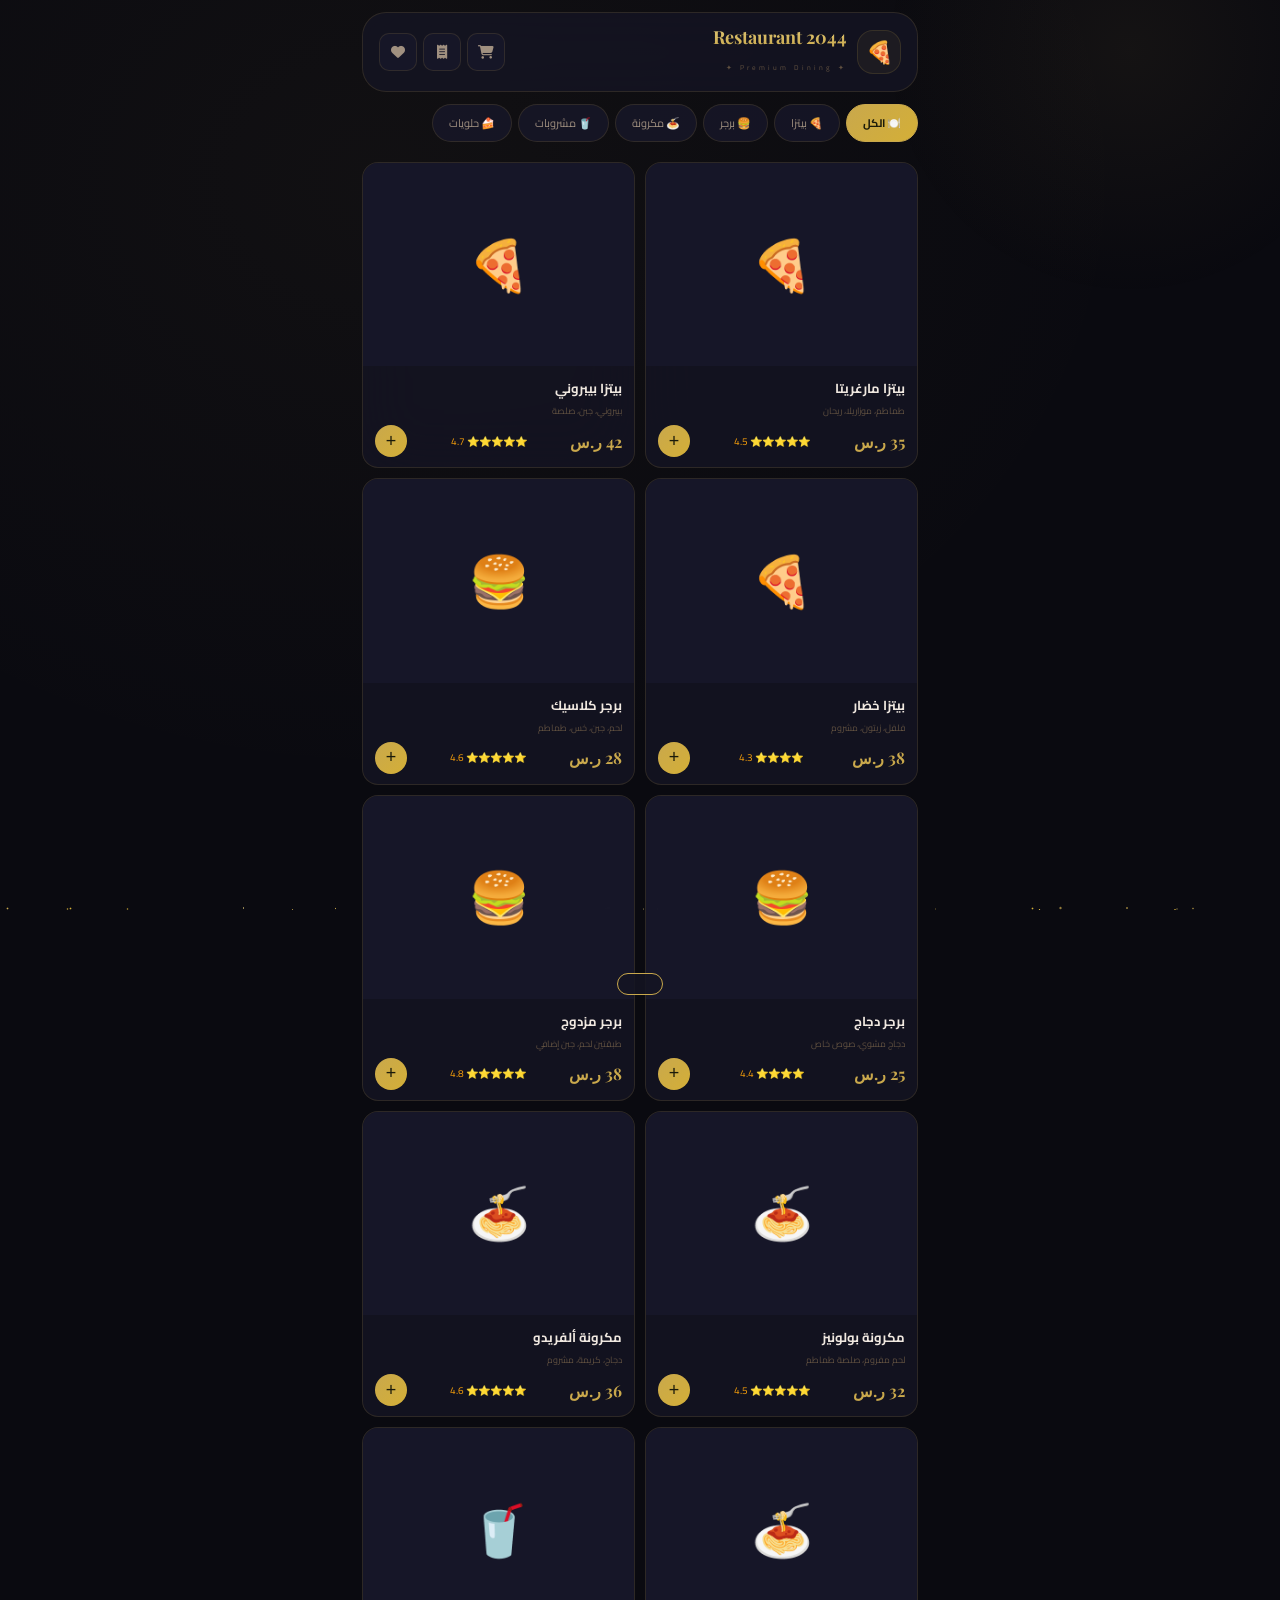
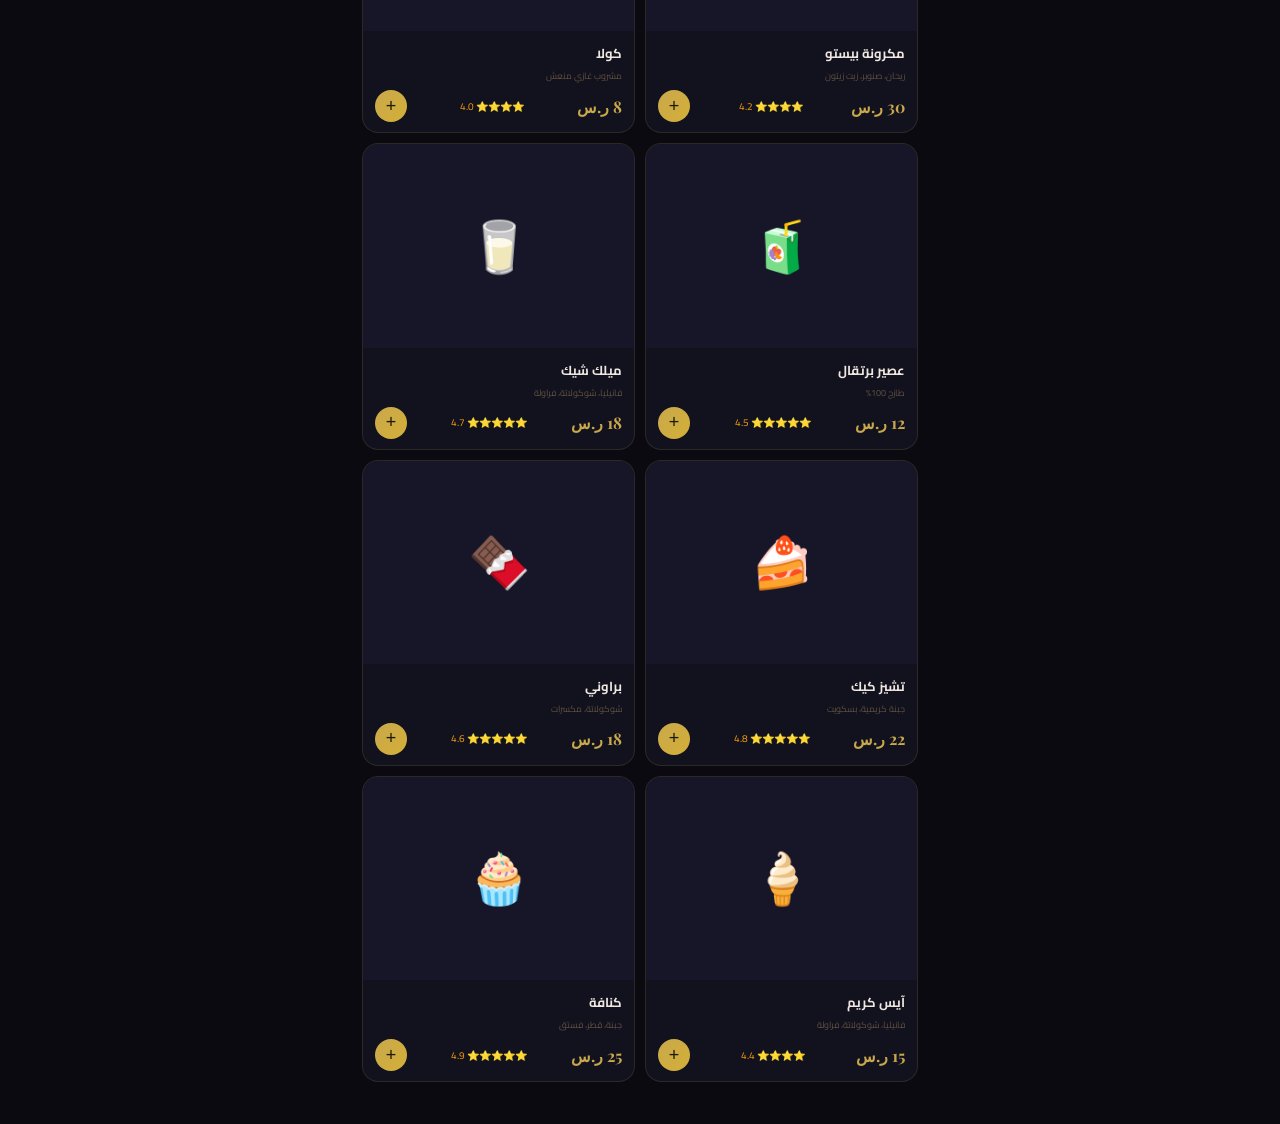
==== commit 14b009bc: "💖 Auto Deploy - Generated files [skip ci]" ====
--- a/index.html
+++ b/index.html
@@ -3,113 +3,139 @@
 <head>
     <meta charset="UTF-8">
     <meta name="viewport" content="width=device-width, initial-scale=1.0, maximum-scale=1.0, user-scalable=no, viewport-fit=cover">
-    <title>🌤️ Weather 2044</title>
-    <link href="https://fonts.googleapis.com/css2?family=Cairo:wght@300;400;500;600;700;800;900&family=Orbitron:wght@400;600;700;800;900&display=swap" rel="stylesheet">
+    <title>🍕 Restaurant 2044</title>
+    <link href="https://fonts.googleapis.com/css2?family=Cairo:wght@300;400;500;600;700;800;900&family=Playfair+Display:wght@400;600;700;800;900&display=swap" rel="stylesheet">
     <link rel="stylesheet" href="https://cdnjs.cloudflare.com/ajax/libs/font-awesome/6.4.0/css/all.min.css">
-    <link rel="stylesheet" href="style.css">
+    <link rel="stylesheet" href="css/style.css">
 </head>
 <body>
-    <div class="bg-sky" id="bgSky"></div>
-    <div class="bg-clouds" id="bgClouds"></div>
+    <div class="bg-luxury"></div>
+    <div class="bg-glow"></div>
     <div id="particlesContainer"></div>
 
     <div class="app">
         <!-- Header -->
         <div class="header">
             <div class="header-left">
-                <div class="logo">🌤️</div>
+                <div class="logo">🍕</div>
                 <div class="header-text">
-                    <h1>Weather 2044</h1>
-                    <span>✦ Premium Edition ✦</span>
+                    <h1>Restaurant 2044</h1>
+                    <span>✦ Premium Dining ✦</span>
                 </div>
             </div>
             <div class="header-right">
-                <button class="btn-icon" onclick="detectLocation()" title="تحديد الموقع"><i class="fas fa-location-dot"></i></button>
-                <button class="btn-icon" onclick="toggleSearch()" title="بحث"><i class="fas fa-search"></i></button>
+                <button class="btn-icon cart-btn" onclick="navigateTo('cart')">
+                    <i class="fas fa-shopping-cart"></i>
+                    <span class="cart-badge" id="cartBadge">0</span>
+                </button>
+                <button class="btn-icon" onclick="navigateTo('orders')"><i class="fas fa-receipt"></i></button>
+                <button class="btn-icon" onclick="navigateTo('favorites')"><i class="fas fa-heart"></i></button>
             </div>
         </div>
 
-        <!-- Search -->
-        <div class="search-bar" id="searchBar" style="display:none">
-            <input type="text" class="search-input" id="searchInput" placeholder="🔍 ابحث عن مدينة..." onkeydown="if(event.key==='Enter')searchCity()">
-            <button class="btn-search" onclick="searchCity()"><i class="fas fa-search"></i></button>
+        <!-- Navigation -->
+        <div class="nav-tabs">
+            <button class="nav-tab active" onclick="filterMenu('all', this)">🍽️ الكل</button>
+            <button class="nav-tab" onclick="filterMenu('pizza', this)">🍕 بيتزا</button>
+            <button class="nav-tab" onclick="filterMenu('burger', this)">🍔 برجر</button>
+            <button class="nav-tab" onclick="filterMenu('pasta', this)">🍝 مكرونة</button>
+            <button class="nav-tab" onclick="filterMenu('drink', this)">🥤 مشروبات</button>
+            <button class="nav-tab" onclick="filterMenu('dessert', this)">🍰 حلويات</button>
         </div>
 
-        <!-- Main Weather Card -->
-        <div class="weather-card">
-            <div class="weather-main">
-                <div class="weather-icon" id="weatherIcon">☀️</div>
-                <div class="weather-temp" id="weatherTemp">--°</div>
-                <div class="weather-desc" id="weatherDesc">جاري التحميل...</div>
-                <div class="weather-location" id="weatherLocation">
-                    <i class="fas fa-map-marker-alt"></i> <span id="cityName">--</span>
+        <!-- Pages -->
+        <div class="page active" id="pageMenu">
+            <div class="menu-grid" id="menuGrid"></div>
+        </div>
+
+        <div class="page" id="pageCart">
+            <div class="cart-container">
+                <h2>🛒 سلة المشتريات</h2>
+                <div class="cart-items" id="cartItems"></div>
+                <div class="cart-empty" id="cartEmpty">
+                    <span>🛒</span>
+                    <p>السلة فارغة</p>
                 </div>
-            </div>
-            <div class="weather-details">
-                <div class="detail-item">
-                    <div class="detail-icon">💧</div>
-                    <div class="detail-info">
-                        <div class="detail-value" id="humidity">--%</div>
-                        <div class="detail-label">الرطوبة</div>
+                <div class="cart-footer" id="cartFooter" style="display:none">
+                    <div class="cart-total">
+                        <span>المجموع:</span>
+                        <span class="total-price" id="cartTotal">0 ريال</span>
                     </div>
-                </div>
-                <div class="detail-item">
-                    <div class="detail-icon">🌬️</div>
-                    <div class="detail-info">
-                        <div class="detail-value" id="windSpeed">--</div>
-                        <div class="detail-label">الرياح</div>
-                    </div>
-                </div>
-                <div class="detail-item">
-                    <div class="detail-icon">👁️</div>
-                    <div class="detail-info">
-                        <div class="detail-value" id="visibility">--</div>
-                        <div class="detail-label">الرؤية</div>
-                    </div>
-                </div>
-                <div class="detail-item">
-                    <div class="detail-icon">🌡️</div>
-                    <div class="detail-info">
-                        <div class="detail-value" id="feelsLike">--°</div>
-                        <div class="detail-label">الإحساس</div>
-                    </div>
+                    <button class="btn-checkout" onclick="checkout()">💳 إتمام الطلب</button>
                 </div>
             </div>
         </div>
 
-        <!-- Hourly Forecast -->
-        <div class="forecast-section">
-            <h3 class="section-title">⏰ كل ساعة</h3>
-            <div class="hourly-scroll" id="hourlyForecast">
-                <div class="hourly-item"><div class="hour-time">--</div><div class="hour-icon">--</div><div class="hour-temp">--°</div></div>
+        <div class="page" id="pageOrders">
+            <div class="orders-container">
+                <h2>📋 طلباتي</h2>
+                <div class="orders-list" id="ordersList"></div>
             </div>
         </div>
 
-        <!-- Weekly Forecast -->
-        <div class="forecast-section">
-            <h3 class="section-title">📅 الأسبوع</h3>
-            <div class="weekly-list" id="weeklyForecast">
-                <div class="weekly-item"><div class="w-day">--</div><div class="w-icon">--</div><div class="w-temp">--° / --°</div></div>
+        <div class="page" id="pageFavorites">
+            <div class="favorites-container">
+                <h2>❤️ المفضلة</h2>
+                <div class="menu-grid" id="favoritesGrid"></div>
             </div>
         </div>
 
-        <!-- Favorite Cities -->
-        <div class="favorites-section">
-            <div class="section-header">
-                <h3 class="section-title">⭐ مدن مفضلة</h3>
-                <button class="btn-action" onclick="addFavoriteCity()"><i class="fas fa-plus"></i> إضافة</button>
+        <div class="page" id="pageItem">
+            <div class="item-detail" id="itemDetail"></div>
+        </div>
+
+        <div class="page" id="pageCheckout">
+            <div class="checkout-container">
+                <h2>💳 إتمام الطلب</h2>
+                <form class="checkout-form" id="checkoutForm" onsubmit="placeOrder(event)">
+                    <label>👤 الاسم</label>
+                    <input type="text" id="customerName" required placeholder="أدخل اسمك">
+                    <label>📞 رقم الجوال</label>
+                    <input type="tel" id="customerPhone" required placeholder="05xxxxxxxx">
+                    <label>📍 عنوان التوصيل</label>
+                    <textarea id="customerAddress" required placeholder="أدخل عنوان التوصيل"></textarea>
+                    <label>💬 ملاحظات</label>
+                    <textarea id="orderNotes" placeholder="ملاحظات إضافية..."></textarea>
+                    <div class="order-summary">
+                        <h3>ملخص الطلب</h3>
+                        <div id="checkoutItems"></div>
+                        <div class="total-line">
+                            <span>المجموع الكلي:</span>
+                            <span class="total-price" id="checkoutTotal">0 ريال</span>
+                        </div>
+                    </div>
+                    <button type="submit" class="btn-checkout">✅ تأكيد الطلب</button>
+                </form>
             </div>
-            <div class="fav-cities" id="favCities">
-                <div class="empty-fav">أضف مدنك المفضلة ⭐</div>
+        </div>
+    </div>
+
+    <!-- Rating Modal -->
+    <div class="modal-overlay" id="ratingModal" onclick="closeRating()">
+        <div class="modal-content" onclick="event.stopPropagation()">
+            <h3>⭐ تقييم الطلب</h3>
+            <div class="stars" id="starsContainer">
+                <span class="star" onclick="setRating(1)">☆</span>
+                <span class="star" onclick="setRating(2)">☆</span>
+                <span class="star" onclick="setRating(3)">☆</span>
+                <span class="star" onclick="setRating(4)">☆</span>
+                <span class="star" onclick="setRating(5)">☆</span>
             </div>
+            <textarea id="reviewText" placeholder="اكتب تقييمك..."></textarea>
+            <button class="btn-checkout" onclick="submitRating()">إرسال التقييم</button>
         </div>
     </div>
 
     <div class="toast" id="toast"></div>
 
-    <script src="storage.js"></script>
-    <script src="particles.js"></script>
-    <script src="weather.js"></script>
-    <script src="app.js"></script>
+    <script src="js/storage.js"></script>
+    <script src="js/particles.js"></script>
+    <script src="js/menu.js"></script>
+    <script src="js/cart.js"></script>
+    <script src="js/orders.js"></script>
+    <script src="js/favorites.js"></script>
+    <script src="js/ratings.js"></script>
+    <script src="js/navigation.js"></script>
+    <script src="js/app.js"></script>
 </body>
 </html>
--- a/css/style.css
+++ b/css/style.css
@@ -0,0 +1,108 @@
+*{margin:0;padding:0;box-sizing:border-box}
+:root{--bg:#0a0a10;--card:rgba(20,20,35,0.85);--card2:rgba(25,25,45,0.7);--text:#f0e8e0;--text2:#a09080;--text3:#605040;--gold:#c9a84c;--gold2:#d4af37;--red:#ef4444;--green:#22c55e;--orange:#f59e0b;--border:rgba(201,168,76,0.15);--glass:rgba(201,168,76,0.06);--radius:24px;--radius-sm:16px;--radius-xs:10px}
+body{font-family:'Cairo',sans-serif;background:var(--bg);color:var(--text);min-height:100vh;overflow-x:hidden;-webkit-tap-highlight-color:transparent;direction:rtl;user-select:none}
+
+.bg-luxury{position:fixed;inset:0;z-index:0;background:radial-gradient(ellipse at 30% 20%,rgba(201,168,76,0.04) 0%,transparent 60%),var(--bg)}
+.bg-glow{position:fixed;top:-200px;right:-100px;width:500px;height:500px;background:radial-gradient(circle,rgba(201,168,76,0.06) 0%,transparent 70%);border-radius:50%;z-index:0;pointer-events:none}
+
+.app{width:100%;max-width:580px;margin:0 auto;padding:12px;position:relative;z-index:1}
+
+.header{display:flex;align-items:center;justify-content:space-between;padding:12px 16px;background:var(--card);backdrop-filter:blur(40px);border-radius:var(--radius);border:1px solid var(--border);margin-bottom:12px;position:sticky;top:12px;z-index:50}
+.header-left{display:flex;align-items:center;gap:10px}
+.logo{width:44px;height:44px;background:var(--glass);border:1px solid var(--border);border-radius:var(--radius-sm);display:flex;align-items:center;justify-content:center;font-size:22px}
+.header-text h1{font-family:'Playfair Display',serif;font-size:18px;font-weight:700;background:linear-gradient(180deg,#e0c878,#c9a84c);-webkit-background-clip:text;-webkit-text-fill-color:transparent}
+.header-text span{font-size:7px;color:var(--text3);letter-spacing:3px}
+.header-right{display:flex;gap:6px}
+.btn-icon{width:38px;height:38px;background:var(--card2);border:1px solid var(--border);border-radius:var(--radius-xs);display:flex;align-items:center;justify-content:center;cursor:pointer;font-size:14px;color:var(--text2);transition:all 0.3s;position:relative}
+.btn-icon:hover{border-color:var(--gold);color:var(--gold)}
+.cart-badge{position:absolute;top:-6px;right:-6px;width:18px;height:18px;background:var(--red);color:#fff;border-radius:50%;font-size:9px;display:flex;align-items:center;justify-content:center;font-weight:700}
+
+.nav-tabs{display:flex;gap:6px;overflow-x:auto;padding-bottom:8px;margin-bottom:12px}
+.nav-tabs::-webkit-scrollbar{height:2px}
+.nav-tab{padding:8px 16px;background:var(--card2);border:1px solid var(--border);color:var(--text2);cursor:pointer;border-radius:20px;font-size:11px;font-family:'Cairo',sans-serif;white-space:nowrap;transition:all 0.3s}
+.nav-tab:hover{border-color:var(--gold);color:var(--text)}
+.nav-tab.active{background:linear-gradient(135deg,var(--gold),var(--gold2));border-color:var(--gold);color:#1a1a0a;font-weight:700}
+
+.page{display:none;animation:fadeIn 0.4s ease}
+.page.active{display:block}
+@keyframes fadeIn{from{opacity:0;transform:translateY(10px)}to{opacity:1;transform:translateY(0)}}
+
+/* Menu Grid */
+.menu-grid{display:grid;grid-template-columns:repeat(2,1fr);gap:10px;padding-bottom:30px}
+.menu-card{background:var(--card);backdrop-filter:blur(30px);border:1px solid var(--border);border-radius:var(--radius-sm);overflow:hidden;cursor:pointer;transition:all 0.3s}
+.menu-card:hover{transform:translateY(-3px);border-color:var(--gold);box-shadow:0 10px 30px rgba(0,0,0,0.3)}
+.menu-card-img{width:100%;aspect-ratio:4/3;background:var(--card2);display:flex;align-items:center;justify-content:center;font-size:50px}
+.menu-card-info{padding:10px 12px}
+.menu-card-name{font-size:13px;font-weight:700;margin-bottom:2px}
+.menu-card-desc{font-size:9px;color:var(--text3);margin-bottom:6px}
+.menu-card-footer{display:flex;align-items:center;justify-content:space-between}
+.menu-card-price{font-family:'Playfair Display',serif;font-size:16px;font-weight:700;color:var(--gold)}
+.menu-card-rating{font-size:10px;color:var(--orange)}
+.btn-add{width:32px;height:32px;background:linear-gradient(135deg,var(--gold),var(--gold2));border:none;border-radius:50%;display:flex;align-items:center;justify-content:center;cursor:pointer;font-size:18px;color:#1a1a0a;transition:all 0.3s}
+.btn-add:hover{transform:scale(1.1)}
+.btn-add:active{transform:scale(0.9)}
+
+/* Cart */
+.cart-container h2,.orders-container h2,.favorites-container h2{font-family:'Playfair Display',serif;font-size:18px;margin-bottom:14px;color:var(--gold)}
+.cart-item{display:flex;align-items:center;gap:10px;padding:12px;background:var(--card2);border:1px solid var(--border);border-radius:var(--radius-sm);margin-bottom:8px}
+.cart-item-icon{font-size:30px;width:40px;text-align:center}
+.cart-item-info{flex:1}
+.cart-item-name{font-size:12px;font-weight:600}
+.cart-item-price{font-size:10px;color:var(--gold)}
+.cart-qty{display:flex;align-items:center;gap:8px}
+.qty-btn{width:28px;height:28px;background:var(--card);border:1px solid var(--border);border-radius:50%;display:flex;align-items:center;justify-content:center;cursor:pointer;color:var(--text);font-size:16px;transition:all 0.3s}
+.qty-btn:hover{border-color:var(--gold)}
+.qty-num{font-size:13px;font-weight:700;min-width:20px;text-align:center}
+.cart-item-del{color:var(--red);cursor:pointer;font-size:14px;padding:4px}
+.cart-empty{text-align:center;padding:40px;color:var(--text3)}
+.cart-empty span{font-size:50px;display:block;margin-bottom:8px}
+.cart-footer{padding:14px;background:var(--card);border-radius:var(--radius-sm);border:1px solid var(--border);margin-top:12px}
+.cart-total{display:flex;justify-content:space-between;font-size:14px;margin-bottom:12px}
+.total-price{font-family:'Playfair Display',serif;font-size:20px;font-weight:700;color:var(--gold)}
+.btn-checkout{width:100%;padding:14px;background:linear-gradient(135deg,var(--gold),var(--gold2));border:none;color:#1a1a0a;font-weight:700;font-size:14px;border-radius:var(--radius-sm);cursor:pointer;font-family:'Cairo',sans-serif;transition:all 0.3s}
+.btn-checkout:hover{transform:translateY(-2px);box-shadow:0 10px 30px rgba(201,168,76,0.3)}
+
+/* Orders */
+.order-card{background:var(--card2);border:1px solid var(--border);border-radius:var(--radius-sm);padding:14px;margin-bottom:8px}
+.order-header{display:flex;justify-content:space-between;margin-bottom:8px}
+.order-id{font-family:'Playfair Display',serif;font-size:13px;font-weight:700;color:var(--gold)}
+.order-date{font-size:9px;color:var(--text3)}
+.order-items{font-size:10px;color:var(--text2);margin-bottom:6px}
+.order-total{font-size:13px;font-weight:700;color:var(--green)}
+.order-status{padding:3px 10px;border-radius:10px;font-size:8px;font-weight:600;display:inline-block}
+.status-pending{background:rgba(245,158,11,0.2);color:var(--orange)}
+.status-delivered{background:rgba(34,197,94,0.2);color:var(--green)}
+.btn-rate{padding:6px 14px;background:rgba(245,158,11,0.1);border:1px solid rgba(245,158,11,0.3);color:var(--orange);border-radius:15px;cursor:pointer;font-size:9px;font-family:'Cairo',sans-serif;margin-top:6px}
+
+/* Checkout */
+.checkout-form label{display:block;font-size:10px;color:var(--text2);margin-top:12px;margin-bottom:4px}
+.checkout-form input,.checkout-form textarea{width:100%;padding:12px;background:var(--card2);border:1px solid var(--border);border-radius:var(--radius-xs);color:var(--text);font-size:12px;font-family:'Cairo',sans-serif;outline:none;resize:vertical}
+.checkout-form input:focus,.checkout-form textarea:focus{border-color:var(--gold)}
+.order-summary{margin-top:14px;padding:14px;background:var(--card2);border-radius:var(--radius-sm)}
+.order-summary h3{font-size:13px;margin-bottom:8px;color:var(--gold)}
+.total-line{display:flex;justify-content:space-between;margin-top:10px;padding-top:10px;border-top:1px solid var(--border)}
+
+/* Item Detail */
+.item-detail{padding:14px;background:var(--card);border-radius:var(--radius);border:1px solid var(--border)}
+.item-detail-img{width:100%;aspect-ratio:1;background:var(--card2);border-radius:var(--radius-sm);display:flex;align-items:center;justify-content:center;font-size:80px;margin-bottom:14px}
+.item-detail h2{font-size:20px;font-weight:700;margin-bottom:4px}
+.item-detail .desc{font-size:11px;color:var(--text3);margin-bottom:10px}
+.item-detail .price{font-family:'Playfair Display',serif;font-size:28px;font-weight:700;color:var(--gold);margin-bottom:14px}
+.item-detail .reviews{margin-top:14px}
+.item-detail .review-item{padding:8px 0;border-bottom:1px solid var(--border);font-size:10px}
+
+/* Modal */
+.modal-overlay{position:fixed;inset:0;background:rgba(0,0,0,0.85);z-index:200;display:none;align-items:center;justify-content:center}
+.modal-overlay.show{display:flex}
+.modal-content{width:90%;max-width:380px;background:var(--card);backdrop-filter:blur(40px);border-radius:var(--radius);border:1px solid var(--border);padding:20px;text-align:center}
+.modal-content h3{font-size:16px;color:var(--gold);margin-bottom:12px}
+.stars{font-size:36px;margin-bottom:12px;cursor:pointer}
+.star{color:var(--text3);transition:all 0.3s}
+.star.active{color:var(--orange);text-shadow:0 0 15px rgba(245,158,11,0.5)}
+.modal-content textarea{width:100%;padding:10px;background:var(--card2);border:1px solid var(--border);border-radius:var(--radius-xs);color:var(--text);font-size:11px;font-family:'Cairo',sans-serif;outline:none;resize:vertical;min-height:60px;margin-bottom:12px}
+
+.toast{position:fixed;bottom:35px;left:50%;transform:translateX(-50%) translateY(130px);background:var(--card);border:1px solid var(--gold);color:var(--text);padding:10px 22px;border-radius:25px;font-size:11px;z-index:300;transition:transform 0.4s cubic-bezier(0.175,0.885,0.32,1.275);font-family:'Cairo',sans-serif}.toast.show{transform:translateX(-50%) translateY(0)}
+.particle{position:fixed;border-radius:50%;pointer-events:none;z-index:0}
+@keyframes particleFloat{0%{transform:translateY(110vh) scale(0);opacity:0}15%{opacity:0.7}85%{opacity:0.1}100%{transform:translateY(-10vh) scale(1.5);opacity:0}}
+
+@media(max-width:400px){.menu-grid{grid-template-columns:repeat(2,1fr);gap:6px}}
